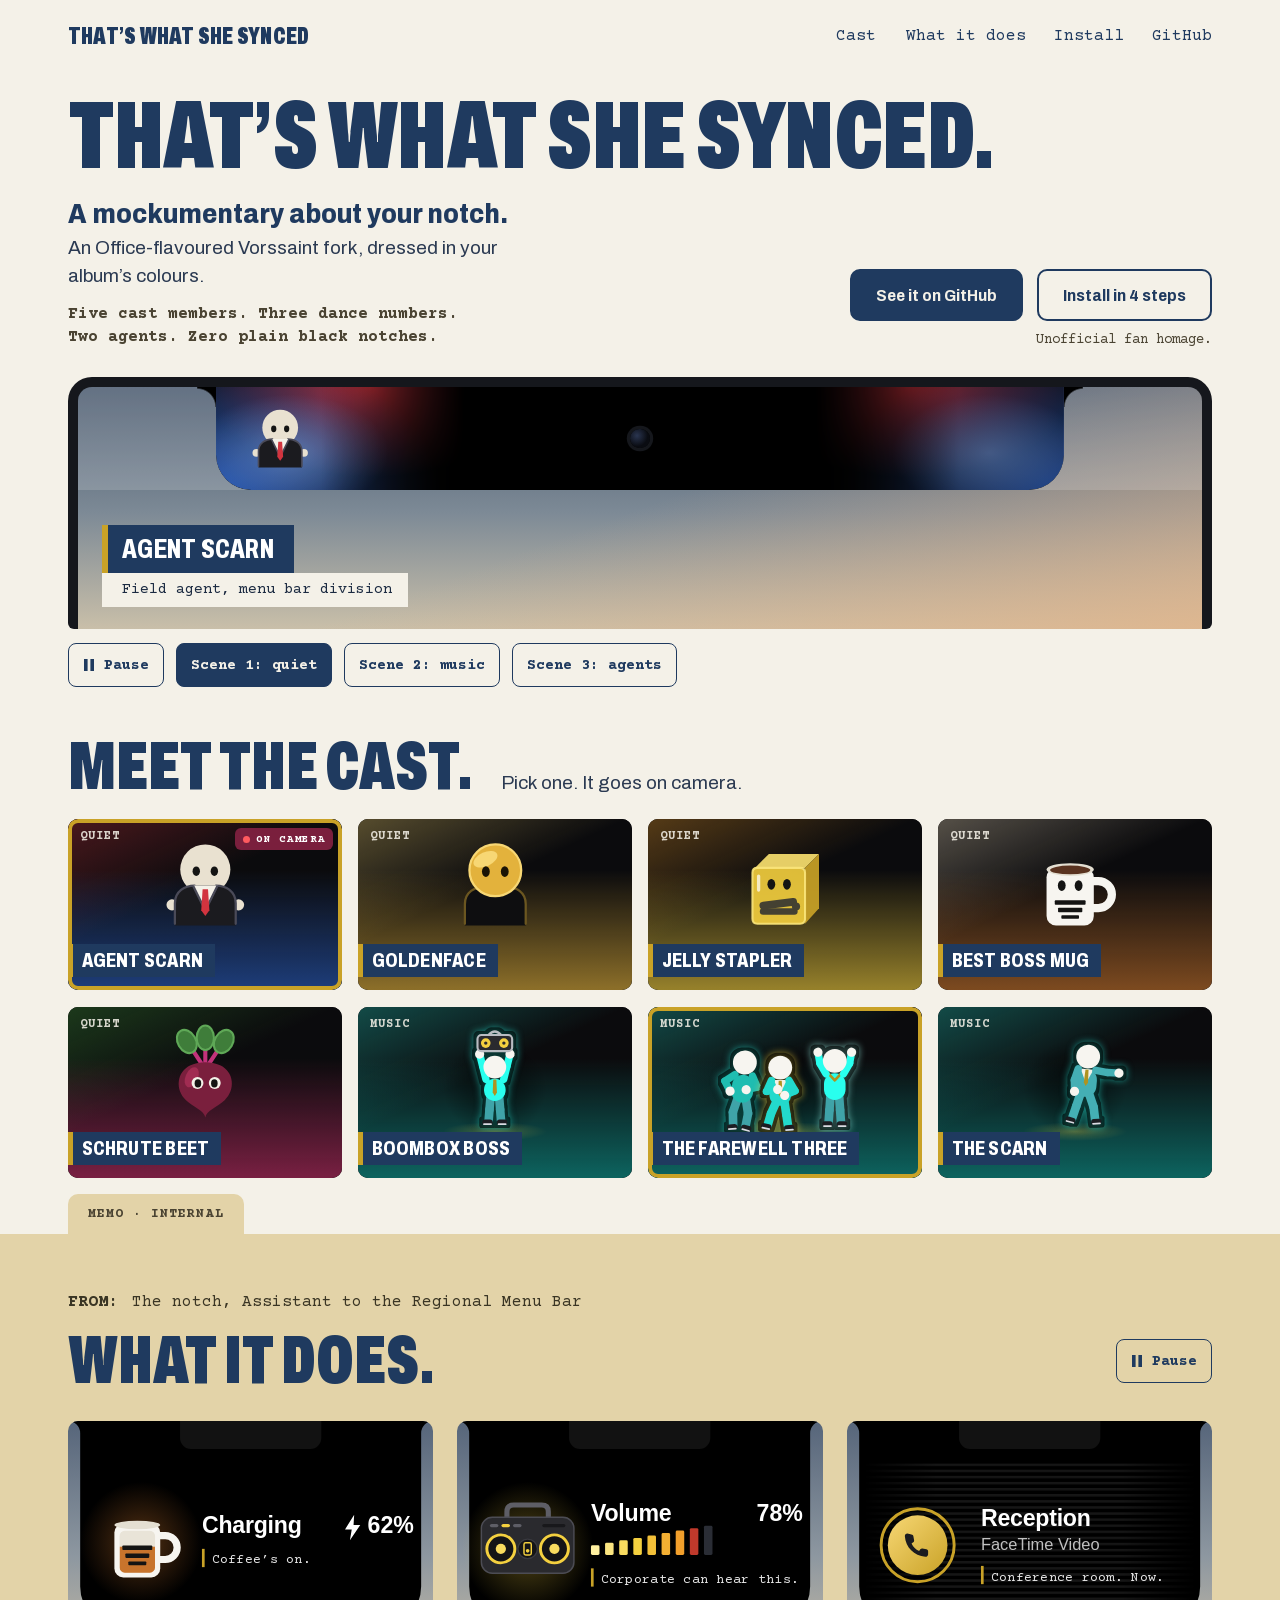
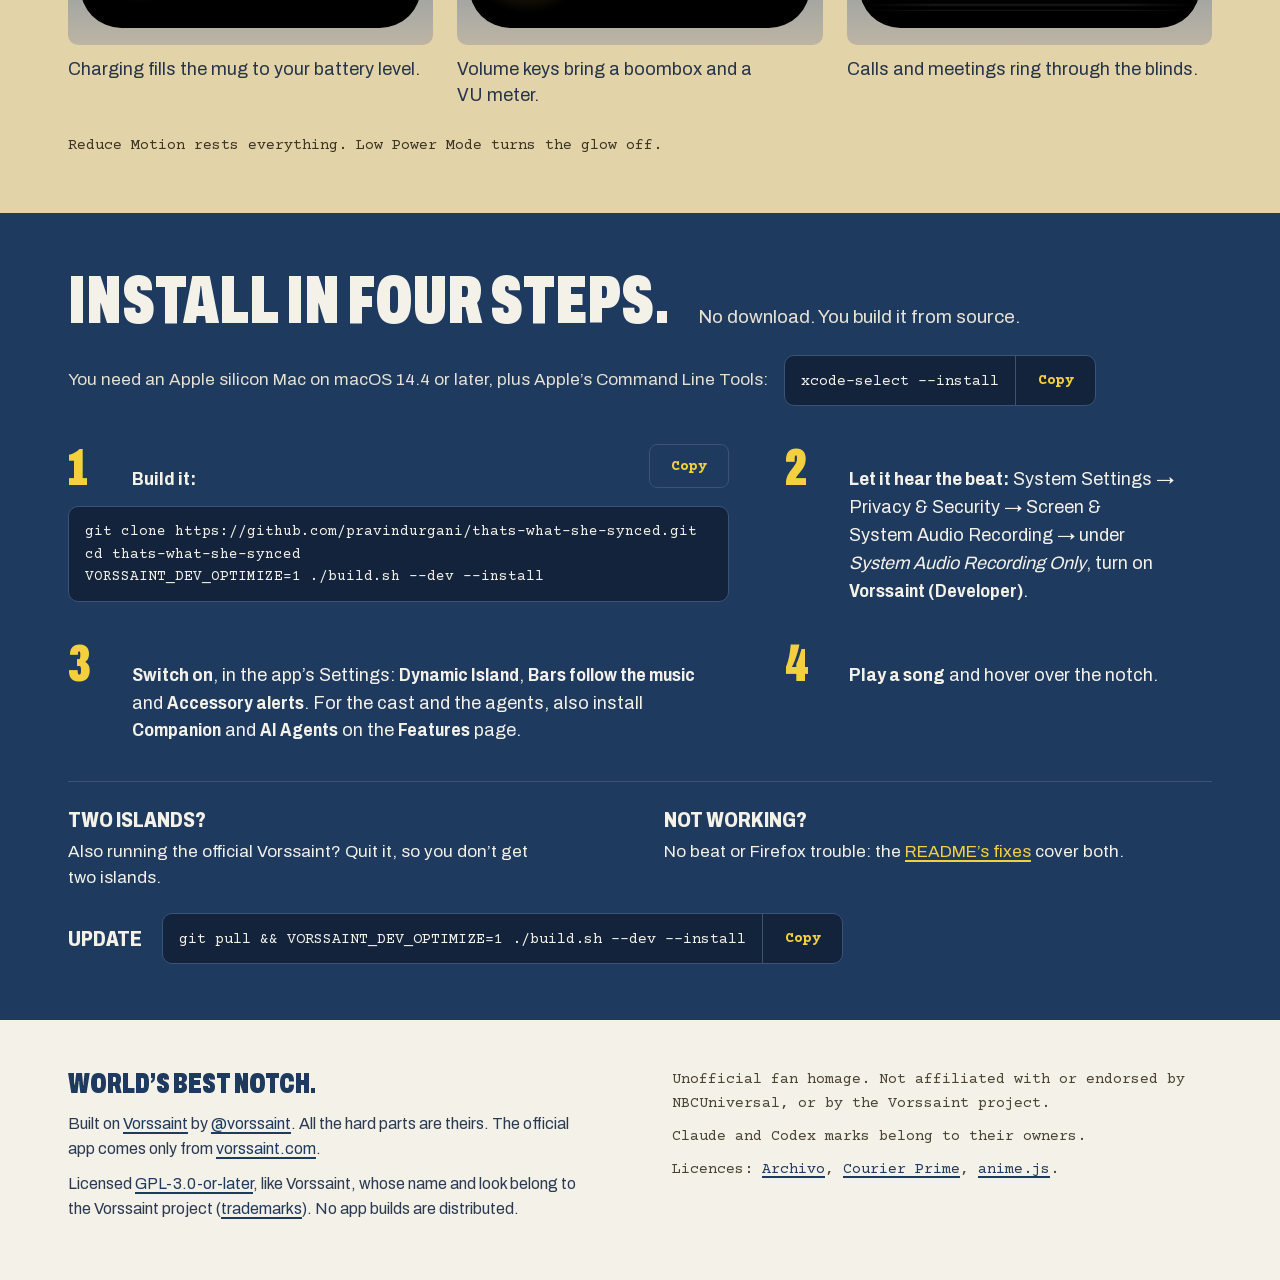
==== index.html @ e18c359a "Troubleshooting line matches the README: black-and-white covers now take the cast's colours Co-Autho" ====
<!DOCTYPE html>
<html lang="en-GB">
<head>
<meta charset="utf-8">
<meta name="viewport" content="width=device-width, initial-scale=1">
<script>(function(d){var h=d.documentElement;h.classList.add('js');setTimeout(function(){if(!h.classList.contains('ready'))h.classList.add('static')},6000)})(document);</script>
<title>That’s What She Synced: a mockumentary about your notch</title>
<meta name="description" content="An unofficial, Office-flavoured fork of the Vorssaint notch app for Mac. A cast member beside the camera, dancers on the beat and your AI agents one wing each. Build it from source.">
<link rel="canonical" href="https://pravindurgani.github.io/thats-what-she-synced/">
<meta name="theme-color" content="#F4F1E8">
<meta name="color-scheme" content="light">
<link rel="icon" href="favicon.svg" type="image/svg+xml">
<link rel="preload" href="fonts/archivo-display.woff2" as="font" type="font/woff2" crossorigin>
<link rel="stylesheet" href="assets/site.css">
<meta property="og:type" content="website">
<meta property="og:site_name" content="That’s What She Synced">
<meta property="og:locale" content="en_GB">
<meta property="og:title" content="That’s What She Synced (Office edition)">
<meta property="og:description" content="A mockumentary about your notch. An unofficial fan fork of Vorssaint with a cast, a dance floor and your AI agents beside the camera.">
<meta property="og:url" content="https://pravindurgani.github.io/thats-what-she-synced/">
<meta property="og:image" content="https://pravindurgani.github.io/thats-what-she-synced/assets/og.jpg">
<meta property="og:image:type" content="image/jpeg">
<meta property="og:image:width" content="1200">
<meta property="og:image:height" content="630">
<meta property="og:image:alt" content="The words That’s what she synced above a MacBook notch with a cast member glowing beside the camera.">
<meta name="twitter:card" content="summary_large_image">
<meta name="twitter:title" content="That’s What She Synced (Office edition)">
<meta name="twitter:description" content="A mockumentary about your notch. An unofficial fan fork of Vorssaint with a cast, a dance floor and your AI agents beside the camera.">
<meta name="twitter:image" content="https://pravindurgani.github.io/thats-what-she-synced/assets/og.jpg">
<meta name="twitter:image:alt" content="The words That’s what she synced above a MacBook notch with a cast member glowing beside the camera.">
<script type="importmap">{"imports":{"animejs":"./vendor/anime.esm.min.js"},"integrity":{"./vendor/anime.esm.min.js":"sha384-dUvtnao0svvqLmC/RmuxxBIMGuLoVY2joH2Rd3wq74ZaJkK0zpPvJvtK4daGSDNf"}}</script>
<script type="module" src="assets/site.js"></script>
</head>
<body>
<!-- the dancers' keyline and glow, as the app draws them: a 1 pt black line at 60%, a 2.5 pt glow in the figure's colour -->
<svg class="defs" aria-hidden="true" focusable="false"><filter id="dn-g0" x="-22" y="-37" width="44" height="43" filterUnits="userSpaceOnUse" color-interpolation-filters="sRGB"><feMorphology in="SourceAlpha" operator="dilate" radius="1" result="k"/><feGaussianBlur in="k" stdDeviation="1.25" result="b"/><feFlood flood-color="#22D3C5" flood-opacity=".6"/><feComposite in2="b" operator="in" result="g"/><feFlood flood-color="#000000" flood-opacity=".6"/><feComposite in2="k" operator="in" result="l"/><feMerge><feMergeNode in="g"/><feMergeNode in="l"/><feMergeNode in="SourceGraphic"/></feMerge></filter><filter id="dn-g1" x="-22" y="-37" width="44" height="43" filterUnits="userSpaceOnUse" color-interpolation-filters="sRGB"><feMorphology in="SourceAlpha" operator="dilate" radius="1" result="k"/><feGaussianBlur in="k" stdDeviation="1.25" result="b"/><feFlood flood-color="#F4D03F" flood-opacity=".6"/><feComposite in2="b" operator="in" result="g"/><feFlood flood-color="#000000" flood-opacity=".6"/><feComposite in2="k" operator="in" result="l"/><feMerge><feMergeNode in="g"/><feMergeNode in="l"/><feMergeNode in="SourceGraphic"/></feMerge></filter><filter id="dn-g2" x="-22" y="-37" width="44" height="43" filterUnits="userSpaceOnUse" color-interpolation-filters="sRGB"><feMorphology in="SourceAlpha" operator="dilate" radius="1" result="k"/><feGaussianBlur in="k" stdDeviation="1.25" result="b"/><feFlood flood-color="#9AF5EA" flood-opacity=".6"/><feComposite in2="b" operator="in" result="g"/><feFlood flood-color="#000000" flood-opacity=".6"/><feComposite in2="k" operator="in" result="l"/><feMerge><feMergeNode in="g"/><feMergeNode in="l"/><feMergeNode in="SourceGraphic"/></feMerge></filter></svg>
<a class="skip" href="#main">Skip to content</a>

<header class="wrap nav">
  <a class="brand" href="#main">That’s What She Synced</a>
  <nav class="navlinks" aria-label="Sections">
    <a class="hideable" href="#cast">Cast</a>
    <a class="hideable" href="#does">What it does</a>
    <a class="hideable" href="#install">Install</a>
    <a href="https://github.com/pravindurgani/thats-what-she-synced">GitHub</a>
  </nav>
</header>

<main id="main" tabindex="-1">
  <section class="wrap hero" aria-labelledby="hero-h">
    <h1 id="hero-h">That’s what she synced.</h1>
    <div class="herorow">
      <div class="pitch">
        <p class="sub"><strong>A mockumentary about your notch.</strong> An Office-flavoured Vorssaint fork, dressed in your album’s colours.</p>
        <p class="fact">Five cast members. Three dance numbers. Two agents. Zero plain black notches.</p>
      </div>
      <div class="cta">
        <div class="actions">
          <a class="btn primary" href="https://github.com/pravindurgani/thats-what-she-synced">See it on GitHub</a>
          <a class="btn ghost" href="#install">Install in 4 steps</a>
        </div>
        <p class="homage">Unofficial fan homage.</p>
      </div>
    </div>

    <div class="stage boot" data-demo="hero" role="img" aria-label="Live demo of the notch: Agent Scarn idling beside the camera over a glow"><div class="screen">
      <div class="shot">
        <div class="menubar"></div>
        <div class="rigc"><div class="rig">
          <div class="isl" data-scene="idle" data-dance="trio">
            <div class="notch">
              <span class="pad l"></span><span class="pad r"></span>
              <span class="cam"><span class="lens"></span></span>
              <span class="glow l g-idle pal-scarn"></span><span class="glow r g-idle pal-scarn"></span>
              <span class="glow l g-music pal-teal"></span><span class="glow r g-music pal-teal"></span>
              <span class="glow l g-agents pal-claude"></span><span class="glow r g-agents pal-codex"></span>
              <div class="slot l s-idle enter" data-slot="member"><span class="mem m-scarn pal-scarn idle"><svg viewBox="0 0 24 24" aria-hidden="true" focusable="false"><g class="hop"><g class="sq"><g class="tilt"><circle class="hand-l" cx="3.9" cy="17" r="1.35"/><circle class="hand-r" cx="20.1" cy="17" r="1.35"/><circle cx="12" cy="8.4" r="6.1" fill="#E9E1D0"/><path d="M4.6 22V16.6C4.6 13.7 7 12.3 9.4 12.3H14.6C17 12.3 19.4 13.7 19.4 16.6V22Z" fill="#1B1B1F"/><path d="M4.6 21.6V16.6C4.6 13.7 7 12.3 9.4 12.3M14.6 12.3C17 12.3 19.4 13.7 19.4 16.6V21.6" fill="none" stroke="#4A4A58" stroke-width=".55" stroke-linecap="round"/><path d="M9 12.3H15L12 18.4Z" fill="#F4F1E8"/><path d="M9 12.3L12 18.4L15 12.3" fill="none" stroke="#4A4A58" stroke-width=".55" stroke-linejoin="round"/><path d="M11.35 13.2H12.65L13 18.3L12 19.7L11 18.3Z" fill="#D2343F"/><g class="eyes"><ellipse class="ink" cx="9.8" cy="8.8" rx=".9" ry="1.15"/><ellipse class="ink" cx="14.2" cy="8.8" rx=".9" ry="1.15"/></g></g></g></g></svg></span></div>
              <div class="slot l s-music pal-teal"><span class="chip"></span></div>
              <div class="slot r s-music pal-teal" data-slot="dancer"></div>
              <div class="slot l s-agents pal-claude"><span class="ag"><span class="halo"></span><span class="disc"><svg viewBox="-8 -8 16 16" aria-hidden="true" focusable="false"><g fill="#D97757"><path transform="rotate(0)" d="M0 -.6L-1.25 -4.1A1.45 1.45 0 1 1 1.25 -4.1Z"/><path transform="rotate(60)" d="M0 -.6L-1.25 -4.1A1.45 1.45 0 1 1 1.25 -4.1Z"/><path transform="rotate(120)" d="M0 -.6L-1.25 -4.1A1.45 1.45 0 1 1 1.25 -4.1Z"/><path transform="rotate(180)" d="M0 -.6L-1.25 -4.1A1.45 1.45 0 1 1 1.25 -4.1Z"/><path transform="rotate(240)" d="M0 -.6L-1.25 -4.1A1.45 1.45 0 1 1 1.25 -4.1Z"/><path transform="rotate(300)" d="M0 -.6L-1.25 -4.1A1.45 1.45 0 1 1 1.25 -4.1Z"/></g></svg></span><span class="ring"></span><span class="head"></span></span><span class="rd">2:41</span></div>
              <div class="slot r s-agents pal-codex"><span class="ag"><span class="halo"></span><span class="disc"><svg viewBox="0 0 16 16" aria-hidden="true" focusable="false"><g fill="none" stroke="#7A9DFF" stroke-width="1.6" stroke-linecap="round" stroke-linejoin="round"><path d="M4.2 5.4L6.9 8L4.2 10.6"/><path d="M8.3 10.9H11.8"/></g></svg></span><span class="ring"></span><span class="head"></span></span><span class="rd">0:58</span></div>
            </div>
          </div>
        </div></div>
      </div>
      <div class="lower wipe" aria-hidden="true"><span class="bar"><span class="nm">Agent Scarn</span></span><span class="bar"><span class="rl">Field agent, menu bar division</span></span></div>
    </div></div>

    <div class="controls js-only">
      <button type="button" class="ctl" data-action="pause">
        <svg class="i-pause" width="12" height="14" viewBox="0 0 12 14" aria-hidden="true" focusable="false"><rect x="1" y="1" width="3.6" height="12" fill="currentColor"/><rect x="7.4" y="1" width="3.6" height="12" fill="currentColor"/></svg>
        <svg class="i-play" width="12" height="14" viewBox="0 0 12 14" aria-hidden="true" focusable="false"><path d="M1 1L11 7L1 13Z" fill="currentColor"/></svg>
        <span><span data-label>Pause</span><span class="sr-only"> all motion</span></span>
      </button>
      <button type="button" class="ctl" data-scene-btn="idle" aria-pressed="true">Scene 1: quiet</button>
      <button type="button" class="ctl" data-scene-btn="music" aria-pressed="false">Scene 2: music</button>
      <button type="button" class="ctl" data-scene-btn="agents" aria-pressed="false">Scene 3: agents</button>
    </div>
  </section>

  <section class="wrap sec cast" id="cast" aria-labelledby="cast-h">
    <div class="sechead">
      <h2 id="cast-h">Meet the cast.</h2>
      <p class="intro pickhint">Pick one. It goes on camera.</p>
    </div>
    <div class="castgrid" role="group" aria-labelledby="cast-h">
      <button type="button" class="card on" disabled data-who="scarn" aria-pressed="true"><span class="tile pal-scarn" aria-hidden="true"><span class="mem m-scarn pal-scarn idle"><svg viewBox="0 0 24 24" aria-hidden="true" focusable="false"><g class="hop"><g class="sq"><g class="tilt"><circle class="hand-l" cx="3.9" cy="17" r="1.35"/><circle class="hand-r" cx="20.1" cy="17" r="1.35"/><circle cx="12" cy="8.4" r="6.1" fill="#E9E1D0"/><path d="M4.6 22V16.6C4.6 13.7 7 12.3 9.4 12.3H14.6C17 12.3 19.4 13.7 19.4 16.6V22Z" fill="#1B1B1F"/><path d="M4.6 21.6V16.6C4.6 13.7 7 12.3 9.4 12.3M14.6 12.3C17 12.3 19.4 13.7 19.4 16.6V21.6" fill="none" stroke="#4A4A58" stroke-width=".55" stroke-linecap="round"/><path d="M9 12.3H15L12 18.4Z" fill="#F4F1E8"/><path d="M9 12.3L12 18.4L15 12.3" fill="none" stroke="#4A4A58" stroke-width=".55" stroke-linejoin="round"/><path d="M11.35 13.2H12.65L13 18.3L12 19.7L11 18.3Z" fill="#D2343F"/><g class="eyes"><ellipse class="ink" cx="9.8" cy="8.8" rx=".9" ry="1.15"/><ellipse class="ink" cx="14.2" cy="8.8" rx=".9" ry="1.15"/></g></g></g></g></svg></span></span><span class="cn">Agent Scarn</span><span class="tag" aria-hidden="true">Quiet</span><span class="oncam" aria-hidden="true">On camera</span></button>
      <button type="button" class="card" disabled data-who="goldenface" aria-pressed="false"><span class="tile pal-gold" aria-hidden="true"><span class="mem m-gold pal-gold idle"><svg viewBox="0 0 24 24" aria-hidden="true" focusable="false"><g class="hop"><g class="sq"><g class="tilt"><path d="M4.6 22V16.8C4.6 13.9 7 12.6 9.4 12.6H14.6C17 12.6 19.4 13.9 19.4 16.8V22Z" fill="#0E0E10"/><path d="M4.6 21.6V16.8C4.6 13.9 7 12.6 9.4 12.6H14.6C17 12.6 19.4 13.9 19.4 16.8V21.6" fill="none" stroke="#6B5620" stroke-width=".55" stroke-linecap="round"/><circle cx="12" cy="8.6" r="6.3" fill="#E3B23C"/><ellipse cx="9.6" cy="5.9" rx="3.1" ry="1.7" fill="#F7D774" transform="rotate(-24 9.6 5.9)"/><circle cx="12" cy="8.6" r="6.3" fill="none" stroke="#F7D774" stroke-width=".55"/><g class="eyes"><ellipse cx="9.7" cy="8.9" rx=".95" ry="1.3" fill="#1A1305"/><ellipse cx="14.3" cy="8.9" rx=".95" ry="1.3" fill="#1A1305"/></g></g></g></g></svg></span></span><span class="cn">Goldenface</span><span class="tag" aria-hidden="true">Quiet</span><span class="oncam" aria-hidden="true">On camera</span></button>
      <button type="button" class="card" disabled data-who="jelly" aria-pressed="false"><span class="tile pal-jelly" aria-hidden="true"><span class="mem m-jelly pal-jelly idle"><svg viewBox="0 0 24 24" aria-hidden="true" focusable="false"><g class="hop"><g class="sq"><g class="tilt"><path d="M4.6 8L8 4.6H20.2L16.8 8Z" fill="#F8DF6E" fill-opacity=".92"/><path d="M16.8 8L20.2 4.6V17.8L16.8 21.6Z" fill="#C9A227" fill-opacity=".92"/><path d="M4 9.2Q4 8 5.2 8H15.6Q16.8 8 16.8 9.2V20.4Q16.8 21.6 15.6 21.6H5.2Q4 21.6 4 20.4Z" fill="#F4D03F" fill-opacity=".9"/><path d="M4 9.2Q4 8 5.2 8H15.6Q16.8 8 16.8 9.2V20.4Q16.8 21.6 15.6 21.6H5.2Q4 21.6 4 20.4Z" fill="none" stroke="#FBE67A" stroke-width=".5" stroke-opacity=".9"/><g opacity=".86"><rect x="5.8" y="17.8" width="9.2" height="1.6" rx=".8" fill="#2B2D31"/><rect x="5.8" y="15.2" width="9.2" height="1.9" rx=".95" fill="#2B2D31" transform="rotate(-7 15 17.4)"/><circle cx="14.6" cy="17.4" r="1" fill="#2B2D31"/></g><path d="M5.5 10V13.4" fill="none" stroke="#FFFFFF" stroke-width=".8" stroke-linecap="round" stroke-opacity=".7"/><g class="eyes"><ellipse class="ink" cx="8.6" cy="12" rx=".95" ry="1.3"/><ellipse class="ink" cx="12.4" cy="12" rx=".95" ry="1.3"/></g></g></g></g></svg></span></span><span class="cn">Jelly Stapler</span><span class="tag" aria-hidden="true">Quiet</span><span class="oncam" aria-hidden="true">On camera</span></button>
      <button type="button" class="card" disabled data-who="mug" aria-pressed="false"><span class="tile pal-mug" aria-hidden="true"><span class="mem m-mug pal-mug idle"><svg viewBox="0 0 24 24" aria-hidden="true" focusable="false"><g class="steam"><path d="M8 6.2Q6.9 4.8 8 3.4Q9.1 2 8 .8"/><path d="M10.8 5.8Q9.7 4.4 10.8 3Q11.9 1.6 10.8 .4"/><path d="M13.6 6.2Q12.5 4.8 13.6 3.4Q14.7 2 13.6 .8"/></g><g class="hop"><g class="sq"><g class="tilt"><path d="M16.2 11.2H17.6A3.3 3.3 0 0 1 17.6 17.8H16.2" fill="none" stroke="#F7F5F0" stroke-width="2" stroke-linecap="round"/><rect x="5" y="8" width="11.5" height="14" rx="2.3" fill="#F7F5F0"/><ellipse cx="10.75" cy="8.4" rx="5.75" ry="1.55" fill="#E4DFD2"/><ellipse cx="10.75" cy="8.5" rx="4.9" ry="1.05" fill="#5A3320"/><rect x="7" y="15.9" width="7.5" height="1.1" rx=".2" fill="#141413"/><rect x="7.8" y="17.7" width="5.9" height="1.1" rx=".2" fill="#141413"/><rect x="8.6" y="19.5" width="4.3" height=".9" rx=".2" fill="#141413"/><g class="eyes"><ellipse class="ink" cx="8.7" cy="12.3" rx=".95" ry="1.3"/><ellipse class="ink" cx="12.8" cy="12.3" rx=".95" ry="1.3"/></g></g></g></g></svg></span></span><span class="cn">Best Boss Mug</span><span class="tag" aria-hidden="true">Quiet</span><span class="oncam" aria-hidden="true">On camera</span></button>
      <button type="button" class="card" disabled data-who="beet" aria-pressed="false"><span class="tile pal-beet" aria-hidden="true"><span class="mem m-beet pal-beet idle"><svg viewBox="0 0 24 24" aria-hidden="true" focusable="false"><g class="hop"><g class="sq"><g class="tilt"><g class="leaf l1"><path d="M11.4 10.4L8.3 5.6" fill="none" stroke="#C2327A" stroke-width="1" stroke-linecap="round"/><ellipse cx="7.5" cy="4.5" rx="2.2" ry="3" fill="#3F7D3A" stroke="#5FA857" stroke-width=".5" transform="rotate(-30 7.5 4.5)"/></g><g class="leaf l3"><path d="M12.6 10.4L15.7 5.6" fill="none" stroke="#C2327A" stroke-width="1" stroke-linecap="round"/><ellipse cx="16.5" cy="4.5" rx="2.2" ry="3" fill="#3F7D3A" stroke="#5FA857" stroke-width=".5" transform="rotate(30 16.5 4.5)"/></g><g class="leaf l2"><path d="M12 10.4V5" fill="none" stroke="#C2327A" stroke-width="1" stroke-linecap="round"/><ellipse cx="12" cy="3.6" rx="2.1" ry="3" fill="#3F7D3A" stroke="#5FA857" stroke-width=".5"/></g><path class="bulb" d="M12 23C11.7 21.2 9.2 20.6 7.3 18.8C4.6 16.2 5 11.9 8.4 10.3C10.6 9.3 13.4 9.3 15.6 10.3C19 11.9 19.4 16.2 16.7 18.8C14.8 20.6 12.3 21.2 12 23Z" fill="#7A1F3D"/><ellipse cx="8.7" cy="13.2" rx="1.5" ry="2.6" fill="#A12C52" transform="rotate(24 8.7 13.2)"/><g class="eyes"><circle cx="10.1" cy="14.6" r="1.45" fill="#F4F1E8"/><circle cx="14.3" cy="14.6" r="1.45" fill="#F4F1E8"/><ellipse class="ink" cx="10.2" cy="14.7" rx=".8" ry="1"/><ellipse class="ink" cx="14.2" cy="14.7" rx=".8" ry="1"/></g></g></g></g></svg></span></span><span class="cn">Schrute Beet</span><span class="tag" aria-hidden="true">Quiet</span><span class="oncam" aria-hidden="true">On camera</span></button>
      <button type="button" class="card" disabled data-dancer="boombox" aria-pressed="false"><span class="tile pal-teal" aria-hidden="true"><span class="dn solo dn-boombox pal-teal"><svg viewBox="0 -3.5 20 32" aria-hidden="true" focusable="false"><g transform="translate(10 26)"><g class="fig f-bb" filter="url(#dn-g0)"><g class="bop"><g class="body"><g transform="translate(-1.438 -8.655)"><g class="ll"><line class="lg" x1="0" y1="0" x2="-0.286" y2="3.625"/><g transform="translate(-0.286 3.625)"><g class="lk"><line class="lg" x1="0" y1="0" x2="-0.276" y2="3.5"/><rect class="sh" x="-2.351" y="3.23" width="3.4" height="1.8" rx=".9"/><line class="so" x1="-1.791" y1="4.78" x2="0.489" y2="4.78"/></g></g></g></g><g transform="translate(1.438 -8.655)"><g class="rl"><line class="lg" x1="0" y1="0" x2="0.286" y2="3.625"/><g transform="translate(0.286 3.625)"><g class="rk"><line class="lg" x1="0" y1="0" x2="0.276" y2="3.5"/><rect class="sh" x="-1.049" y="3.23" width="3.4" height="1.8" rx=".9"/><line class="so" x1="-0.489" y1="4.78" x2="1.791" y2="4.78"/></g></g></g></g><line class="to" x1="0" y1="-11.468" x2="0" y2="-11.28"/><path class="ti" d="M-.5 -14.72H.5L.69 -10.53L0 -9.405L-.69 -10.53Z"/><g transform="translate(-2.875 -14.78)"><g class="la"><line class="ar" x1="0" y1="0" x2="0" y2="4.375"/><g transform="translate(0 4.375)"><g class="lf"><line class="ar" x1="0" y1="0" x2="0" y2="4.125"/><circle class="hn" cx="0" cy="4.125" r="1.5"/></g></g></g></g><g transform="translate(2.875 -14.78)"><g class="ra"><line class="ar" x1="0" y1="0" x2="0" y2="4.375"/><g transform="translate(0 4.375)"><g class="rf"><line class="ar" x1="0" y1="0" x2="0" y2="4.125"/><circle class="hn" cx="0" cy="4.125" r="1.5"/></g></g></g></g><circle class="hd" cx="0" cy="-18.78" r="3.688"/><g transform="translate(0 -25.278)"><g class="box"><path class="hdl" d="M-2 -2.6Q0 -4.9 2 -2.6"/><rect class="bx" x="-5.625" y="-2.625" width="11.25" height="5.25" rx="1.31"/><circle class="cone" cx="-2.94" cy="0" r="1.56"/><circle class="cone" cx="2.94" cy="0" r="1.56"/><circle class="cap" cx="-2.94" cy="0" r=".55"/><circle class="cap" cx="2.94" cy="0" r=".55"/></g></g></g></g></g></g></svg></span></span><span class="cn">Boombox Boss<span class="sr-only">, dancer</span></span><span class="tag" aria-hidden="true">Music</span><span class="oncam" aria-hidden="true">On camera</span></button>
      <button type="button" class="card" disabled data-dancer="three" aria-pressed="true"><span class="tile pal-teal" aria-hidden="true"><span class="dn dn-three pal-teal"><svg viewBox="0 -3.5 60 32" aria-hidden="true" focusable="false"><g transform="translate(14 26)"><g class="fig f-a" filter="url(#dn-g0)"><g class="bop"><g class="body"><g transform="translate(-1.438 -9.968)"><g class="ll"><line class="lg" x1="0" y1="0" x2="-0.288" y2="4.313"/><g transform="translate(-0.288 4.313)"><g class="lk"><line class="lg" x1="0" y1="0" x2="-0.275" y2="4.125"/><rect class="sh" x="-2.35" y="3.855" width="3.4" height="1.8" rx=".9"/><line class="so" x1="-1.79" y1="5.405" x2="0.49" y2="5.405"/></g></g></g></g><g transform="translate(1.438 -9.968)"><g class="rl"><line class="lg" x1="0" y1="0" x2="0.288" y2="4.313"/><g transform="translate(0.288 4.313)"><g class="rk"><line class="lg" x1="0" y1="0" x2="0.275" y2="4.125"/><rect class="sh" x="-1.05" y="3.855" width="3.4" height="1.8" rx=".9"/><line class="so" x1="-0.49" y1="5.405" x2="1.79" y2="5.405"/></g></g></g></g><line class="to" x1="0" y1="-14.655" x2="0" y2="-12.593"/><g transform="translate(-2.875 -17.968)"><g class="la"><line class="ar" x1="0" y1="0" x2="0" y2="3.875"/><g transform="translate(0 3.875)"><g class="lf"><line class="ar" x1="0" y1="0" x2="0" y2="3.688"/><circle class="hn" cx="0" cy="3.688" r="1.5"/></g></g></g></g><g transform="translate(2.875 -17.968)"><g class="ra"><line class="ar" x1="0" y1="0" x2="0" y2="3.875"/><g transform="translate(0 3.875)"><g class="rf"><line class="ar" x1="0" y1="0" x2="0" y2="3.688"/><circle class="hn" cx="0" cy="3.688" r="1.5"/></g></g></g></g><circle class="hd" cx="0" cy="-22.155" r="3.875"/></g></g></g></g><g transform="translate(30 26)"><g class="fig f-b" filter="url(#dn-g1)"><g class="bop"><g class="body"><g transform="translate(-1.438 -9.03)"><g class="ll"><line class="lg" x1="0" y1="0" x2="-0.286" y2="3.812"/><g transform="translate(-0.286 3.812)"><g class="lk"><line class="lg" x1="0" y1="0" x2="-0.277" y2="3.688"/><rect class="sh" x="-2.352" y="3.418" width="3.4" height="1.8" rx=".9"/><line class="so" x1="-1.792" y1="4.968" x2="0.488" y2="4.968"/></g></g></g></g><g transform="translate(1.438 -9.03)"><g class="rl"><line class="lg" x1="0" y1="0" x2="0.286" y2="3.812"/><g transform="translate(0.286 3.812)"><g class="rk"><line class="lg" x1="0" y1="0" x2="0.277" y2="3.688"/><rect class="sh" x="-1.048" y="3.418" width="3.4" height="1.8" rx=".9"/><line class="so" x1="-0.488" y1="4.968" x2="1.792" y2="4.968"/></g></g></g></g><line class="to" x1="0" y1="-13.03" x2="0" y2="-11.655"/><path class="shirt" d="M-2.1 -16.468H2.1L0 -11.843Z"/><path class="ti" d="M-.5 -16.283H.5L.69 -12.093L0 -10.968L-.69 -12.093Z"/><g transform="translate(-2.875 -16.343)"><g class="la"><line class="ar" x1="0" y1="0" x2="0" y2="3.875"/><g transform="translate(0 3.875)"><g class="lf"><line class="ar" x1="0" y1="0" x2="0" y2="3.688"/><circle class="hn" cx="0" cy="3.688" r="1.5"/></g></g></g></g><g transform="translate(2.875 -16.343)"><g class="ra"><line class="ar" x1="0" y1="0" x2="0" y2="3.875"/><g transform="translate(0 3.875)"><g class="rf"><line class="ar" x1="0" y1="0" x2="0" y2="3.688"/><circle class="hn" cx="0" cy="3.688" r="1.5"/></g></g></g></g><circle class="hd" cx="0" cy="-20.53" r="3.875"/></g></g></g></g><g transform="translate(46 26)"><g class="fig f-c" filter="url(#dn-g2)"><g class="bop"><g class="body"><g transform="translate(-1.438 -9.593)"><g class="ll"><line class="lg" x1="0" y1="0" x2="-0.288" y2="4.125"/><g transform="translate(-0.288 4.125)"><g class="lk"><line class="lg" x1="0" y1="0" x2="-0.275" y2="3.938"/><rect class="sh" x="-2.35" y="3.668" width="3.4" height="1.8" rx=".9"/><line class="so" x1="-1.79" y1="5.218" x2="0.49" y2="5.218"/></g></g></g></g><g transform="translate(1.438 -9.593)"><g class="rl"><line class="lg" x1="0" y1="0" x2="0.288" y2="4.125"/><g transform="translate(0.288 4.125)"><g class="rk"><line class="lg" x1="0" y1="0" x2="0.275" y2="3.938"/><rect class="sh" x="-1.05" y="3.668" width="3.4" height="1.8" rx=".9"/><line class="so" x1="-0.49" y1="5.218" x2="1.79" y2="5.218"/></g></g></g></g><line class="to" x1="0" y1="-13.905" x2="0" y2="-12.218"/><path class="co" d="M-2.1 -17.343L0 -15.093L2.1 -17.343"/><g transform="translate(-2.875 -17.218)"><g class="la"><line class="ar" x1="0" y1="0" x2="0" y2="3.875"/><g transform="translate(0 3.875)"><g class="lf"><line class="ar" x1="0" y1="0" x2="0" y2="3.688"/><circle class="hn" cx="0" cy="3.688" r="1.5"/></g></g></g></g><g transform="translate(2.875 -17.218)"><g class="ra"><line class="ar" x1="0" y1="0" x2="0" y2="3.875"/><g transform="translate(0 3.875)"><g class="rf"><line class="ar" x1="0" y1="0" x2="0" y2="3.688"/><circle class="hn" cx="0" cy="3.688" r="1.5"/></g></g></g></g><circle class="hd" cx="0" cy="-21.405" r="3.875"/></g></g></g></g></svg></span></span><span class="cn">The Farewell Three<span class="sr-only">, dancers</span></span><span class="tag" aria-hidden="true">Music</span><span class="oncam" aria-hidden="true">On camera</span></button>
      <button type="button" class="card" disabled data-dancer="scarn" aria-pressed="false"><span class="tile pal-teal" aria-hidden="true"><span class="dn solo dn-scarn pal-teal"><svg viewBox="0 -3.5 20 32" aria-hidden="true" focusable="false"><g transform="translate(10 26)"><g class="fig f-sc" filter="url(#dn-g0)"><g class="bop"><g class="body"><g transform="translate(-1.438 -9.968)"><g class="ll"><line class="lg" x1="0" y1="0" x2="-0.288" y2="4.313"/><g transform="translate(-0.288 4.313)"><g class="lk"><line class="lg" x1="0" y1="0" x2="-0.275" y2="4.125"/><rect class="sh" x="-2.35" y="3.855" width="3.4" height="1.8" rx=".9"/><line class="so" x1="-1.79" y1="5.405" x2="0.49" y2="5.405"/></g></g></g></g><g transform="translate(1.438 -9.968)"><g class="rl"><line class="lg" x1="0" y1="0" x2="0.288" y2="4.313"/><g transform="translate(0.288 4.313)"><g class="rk"><line class="lg" x1="0" y1="0" x2="0.275" y2="4.125"/><rect class="sh" x="-1.05" y="3.855" width="3.4" height="1.8" rx=".9"/><line class="so" x1="-0.49" y1="5.405" x2="1.79" y2="5.405"/></g></g></g></g><line class="to" x1="0" y1="-14.655" x2="0" y2="-12.593"/><path class="shirt" d="M-2.1 -18.093H2.1L0 -13.468Z"/><path class="ti" d="M-.5 -17.908H.5L.69 -13.718L0 -12.593L-.69 -13.718Z"/><g transform="translate(-2.875 -17.968)"><g class="la"><line class="ar" x1="0" y1="0" x2="0" y2="3.875"/><g transform="translate(0 3.875)"><g class="lf"><line class="ar" x1="0" y1="0" x2="0" y2="3.688"/><circle class="hn" cx="0" cy="3.688" r="1.5"/></g></g></g></g><g transform="translate(2.875 -17.968)"><g class="ra"><line class="ar" x1="0" y1="0" x2="0" y2="3.875"/><g transform="translate(0 3.875)"><g class="rf"><line class="ar" x1="0" y1="0" x2="0" y2="3.688"/><circle class="hn" cx="0" cy="3.688" r="1.5"/></g></g></g></g><circle class="hd" cx="0" cy="-22.155" r="3.875"/></g></g></g></g></svg></span></span><span class="cn">The Scarn<span class="sr-only">, dancer</span></span><span class="tag" aria-hidden="true">Music</span><span class="oncam" aria-hidden="true">On camera</span></button>
    </div>
  </section>

  <section class="memo" id="does" aria-labelledby="does-h">
    <p class="tab" aria-hidden="true">Memo · Internal</p>
    <div class="wrap sec">
      <dl class="memohead"><dt>FROM:</dt><dd>The notch, Assistant to the Regional Menu Bar</dd></dl>
      <div class="sechead">
        <h2 id="does-h">What it does.</h2>
        <button type="button" class="ctl js-only" data-action="pause">
          <svg class="i-pause" width="12" height="14" viewBox="0 0 12 14" aria-hidden="true" focusable="false"><rect x="1" y="1" width="3.6" height="12" fill="currentColor"/><rect x="7.4" y="1" width="3.6" height="12" fill="currentColor"/></svg>
          <svg class="i-play" width="12" height="14" viewBox="0 0 12 14" aria-hidden="true" focusable="false"><path d="M1 1L11 7L1 13Z" fill="currentColor"/></svg>
          <span><span data-label>Pause</span><span class="sr-only"> all motion</span></span>
        </button>
      </div>
      <div class="notices" data-notices>
        <figure class="notice pal-mug" data-moment>
          <div class="nk" role="img" aria-label="A charging notice in the notch: Charging, 62 percent, beside a white mug filling with coffee. Caption: Coffee’s on.">
            <svg viewBox="0 0 300 184" aria-hidden="true" focusable="false">
              <defs><radialGradient id="gw-mug"><stop offset="0" stop-color="#C8742C" stop-opacity=".42"/><stop offset="1" stop-color="#C8742C" stop-opacity="0"/></radialGradient></defs>
              <path class="slab" d="M0 0H300A10 10 0 0 0 290 10V136A34 34 0 0 1 256 170H44A34 34 0 0 1 10 136V10A10 10 0 0 0 0 0Z"/>
              <path class="housing" d="M92 0H208V14A9 9 0 0 1 199 23H101A9 9 0 0 1 92 14Z"/>
              <circle cx="60" cy="100" r="50" fill="url(#gw-mug)"/>
              <g class="mugwrap" data-m="punch"><svg class="mugg" x="25" y="63" width="72" height="72" viewBox="0 0 44 44"><defs><clipPath id="mg-win"><rect x="10.6" y="16.6" width="17.8" height="21" rx="2.6"/></clipPath></defs><rect class="stream" x="18.3" y="0" width="2.4" height="16" rx="1.2" fill="#C8742C"/><g class="steam2"><path d="M14 10Q12 7.5 14 5Q16 2.5 14 0"/><path d="M24 10Q22 7.5 24 5Q26 2.5 24 0"/></g><g class="mugbody"><path d="M31 19H33.5A6 6 0 0 1 33.5 31H31" fill="none" stroke="#F7F5F0" stroke-width="3.6" stroke-linecap="round"/><rect x="8" y="13" width="23" height="27" rx="4.5" fill="#F7F5F0"/><rect x="10.6" y="16.6" width="17.8" height="21" rx="2.6" fill="#E9E4D8"/><g clip-path="url(#mg-win)"><rect class="lvl" x="10.6" y="16.6" width="17.8" height="21" fill="#C8742C"/></g><rect x="12" y="24" width="15" height="2.2" rx=".4" fill="#141413"/><rect x="13.5" y="28" width="12" height="2.2" rx=".4" fill="#141413"/><rect x="15" y="32" width="9" height="1.9" rx=".4" fill="#141413"/><ellipse cx="19.5" cy="13.7" rx="11.5" ry="2.1" fill="#E4DFD2"/></g></svg></g>
              <text class="t1" x="110" y="92" data-m="word">Charging</text>
              <g data-m="word"><path class="bolt" d="M235 77L227.5 89H233L231.5 98L240 85.5H234.5Z"/><text class="tv" x="284" y="92">62%</text></g>
              <g class="cap" data-m="word"><rect class="rule" x="110" y="105" width="2.2" height="15"/><text class="t3" x="118" y="117">Coffee’s on.</text></g>
            </svg>
          </div>
          <figcaption>Charging fills the mug to your battery level.</figcaption>
        </figure>
        <figure class="notice pal-jelly">
          <div class="nk" role="img" aria-label="A volume notice in the notch: 78 percent, a boombox with pumping speakers and a VU meter. Caption: Corporate can hear this.">
            <svg viewBox="0 0 300 184" aria-hidden="true" focusable="false">
              <defs><radialGradient id="gw-box"><stop offset="0" stop-color="#F4D03F" stop-opacity=".34"/><stop offset="1" stop-color="#F4D03F" stop-opacity="0"/></radialGradient></defs>
              <path class="slab" d="M0 0H300A10 10 0 0 0 290 10V136A34 34 0 0 1 256 170H44A34 34 0 0 1 10 136V10A10 10 0 0 0 0 0Z"/>
              <path class="housing" d="M92 0H208V14A9 9 0 0 1 199 23H101A9 9 0 0 1 92 14Z"/>
              <circle cx="58" cy="104" r="54" fill="url(#gw-box)"/>
              <g class="bbx">
                <path d="M41 80V74.5Q41 69 46.5 69H69.5Q75 69 75 74.5V80" fill="none" stroke="#5E5E66" stroke-width="4.2" stroke-linecap="round"/>
                <rect x="20" y="79" width="76" height="46" rx="9" fill="#2A2A2E" stroke="#4C4C54" stroke-width="1.2"/>
                <rect x="27" y="84.5" width="7" height="2.8" rx="1.4" fill="#5E5E66"/><rect x="36.5" y="84.5" width="7" height="2.8" rx="1.4" fill="#F4D03F"/><rect x="46" y="84.5" width="7" height="2.8" rx="1.4" fill="#5E5E66"/><rect x="70" y="84.5" width="19" height="2.8" rx="1.4" fill="#18181B"/>
                <circle cx="58" cy="105" r="8" fill="#141416" stroke="#3A3A40" stroke-width="1"/><rect x="55" y="100" width="6" height="10" rx="1.4" fill="none" stroke="#F4D03F" stroke-width="1.2"/><circle cx="58" cy="106.6" r="1.5" fill="#F4D03F"/>
                <g class="cone"><circle cx="36" cy="105" r="11.5" fill="#141416" stroke="#F4D03F" stroke-width="2.4"/><circle cx="36" cy="105" r="4.2" fill="#F8DB5F"/></g>
                <g class="cone c2"><circle cx="80" cy="105" r="11.5" fill="#141416" stroke="#F4D03F" stroke-width="2.4"/><circle cx="80" cy="105" r="4.2" fill="#F8DB5F"/></g>
              </g>
              <text class="t1" x="110" y="82">Volume</text>
              <text class="tv" x="284" y="82">78%</text>
              <g class="vu"><rect x="110" y="102" width="7" height="8" rx="1.2" fill="#FFF0A0"/><rect x="121.6" y="100" width="7" height="10" rx="1.2" fill="#FBE580"/><rect x="133.2" y="98" width="7" height="12" rx="1.2" fill="#F8DB5F"/><rect x="144.8" y="96" width="7" height="14" rx="1.2" fill="#F4D03F"/><rect x="156.4" y="94" width="7" height="16" rx="1.2" fill="#F3C038"/><rect class="s5" x="168" y="92" width="7" height="18" rx="1.2" fill="#F3AF32"/><rect class="s6" x="179.6" y="90" width="7" height="20" rx="1.2" fill="#F29F2B"/><rect class="s7" x="191.2" y="88" width="7" height="22" rx="1.2" fill="#C0392B"/><rect x="202.8" y="86" width="7" height="24" rx="1.2" fill="#2A2D35"/><rect class="s8" x="202.8" y="86" width="7" height="24" rx="1.2" fill="#C0392B"/></g>
              <g class="cap"><rect class="rule" x="110" y="121" width="2.2" height="15"/><text class="t3" x="118" y="133">Corporate can hear this.</text></g>
            </svg>
          </div>
          <figcaption>Volume keys bring a boombox and a VU meter.</figcaption>
        </figure>
        <figure class="notice">
          <div class="nk" role="img" aria-label="An incoming call in the notch: Reception, FaceTime Video, a ringing yellow phone in front of office blinds. Caption: Conference room. Now.">
            <svg viewBox="0 0 300 184" aria-hidden="true" focusable="false">
              <defs>
                <pattern id="blinds" width="8" height="5" patternUnits="userSpaceOnUse"><rect width="8" height="2" fill="#FFFFFF" fill-opacity=".085"/></pattern>
                <linearGradient id="bl-x"><stop offset="0" stop-color="#FFFFFF" stop-opacity="0"/><stop offset=".22" stop-color="#FFFFFF"/><stop offset=".78" stop-color="#FFFFFF"/><stop offset="1" stop-color="#FFFFFF" stop-opacity="0"/></linearGradient>
                <mask id="bl-fade"><rect x="14" y="34" width="272" height="122" fill="url(#bl-x)"/></mask>
                <linearGradient id="disc" x1="0" y1="0" x2="1" y2="1"><stop offset="0" stop-color="#F7D774"/><stop offset="1" stop-color="#C9A227"/></linearGradient>
              </defs>
              <path class="slab" d="M0 0H300A10 10 0 0 0 290 10V136A34 34 0 0 1 256 170H44A34 34 0 0 1 10 136V10A10 10 0 0 0 0 0Z"/>
              <path class="housing" d="M92 0H208V14A9 9 0 0 1 199 23H101A9 9 0 0 1 92 14Z"/>
              <rect x="14" y="34" width="272" height="122" fill="url(#blinds)" mask="url(#bl-fade)"/>
              <g class="ringer">
                <circle class="rp" cx="58" cy="102" r="30" fill="none" stroke="#C9A227" stroke-width="2.4"/>
                <circle class="rp r2" cx="58" cy="102" r="30" fill="none" stroke="#C9A227" stroke-width="2.4"/>
                <circle cx="58" cy="102" r="30" fill="none" stroke="#C9A227" stroke-width="2.4"/>
                <g class="phone"><circle cx="58" cy="102" r="24.5" fill="url(#disc)"/><path d="M49.6 92.4C48.3 92.4 47.4 93.4 47.5 94.7C48.1 103.8 55.2 110.9 64.3 111.5C65.6 111.6 66.6 110.7 66.6 109.4V106.9C66.6 106.1 66 105.4 65.2 105.3L61.9 104.7C61.3 104.6 60.6 104.9 60.2 105.4L59.2 106.8C56.4 105.4 54.4 103.4 53 100.6L54.4 99.6C54.9 99.2 55.2 98.5 55.1 97.9L54.5 94.6C54.4 93.8 53.7 93.2 52.9 93.2Z" fill="#1B1B1F"/></g>
              </g>
              <text class="t1" x="110" y="86">Reception</text>
              <text class="t2" x="110" y="106">FaceTime Video</text>
              <g class="cap"><rect class="rule" x="110" y="119" width="2.2" height="15"/><text class="t3" x="118" y="131">Conference room. Now.</text></g>
            </svg>
          </div>
          <figcaption>Calls and meetings ring through the blinds.</figcaption>
        </figure>
      </div>
      <p class="calm">Reduce Motion rests everything. Low Power Mode turns the glow off.</p>
    </div>
  </section>

  <section class="navy" id="install" aria-labelledby="install-h">
    <div class="wrap sec">
      <div class="sechead">
        <h2 id="install-h">Install in four steps.</h2>
        <p class="intro">No download. You build it from source.</p>
      </div>
      <div class="req">
        <p>You need an Apple silicon Mac on macOS 14.4 or later, plus Apple’s Command Line Tools:</p>
        <span class="code inline"><code id="cmd-req" data-label="Command Line Tools command">xcode-select --install</code><button type="button" class="copy" data-copy="cmd-req" data-copy-name="The Command Line Tools command" aria-label="Copy the Command Line Tools command">Copy</button></span>
      </div>
      <ol class="steps">
        <li class="step wide">
          <span class="n" aria-hidden="true">1</span>
          <p class="txt"><strong class="lab">Build it:</strong></p>
          <div class="code"><pre id="cmd-build" data-label="Build commands"><code>git clone https://github.com/pravindurgani/thats-what-she-synced.git
cd thats-what-she-synced
VORSSAINT_DEV_OPTIMIZE=1 ./build.sh --dev --install</code></pre><button type="button" class="copy" data-copy="cmd-build" data-copy-name="The three build commands" aria-label="Copy the build commands">Copy</button></div>
        </li>
        <li class="step">
          <span class="n" aria-hidden="true">2</span>
          <p class="txt"><strong class="lab">Let it hear the beat:</strong> System Settings → Privacy &amp; Security → Screen &amp; System Audio Recording → under <em>System Audio Recording Only</em>, turn on <strong>Vorssaint (Developer)</strong>.</p>
        </li>
        <li class="step">
          <span class="n" aria-hidden="true">3</span>
          <p class="txt"><strong class="lab">Switch on</strong>, in the app’s Settings: <strong>Dynamic Island</strong>, <strong>Bars follow the music</strong> and <strong>Accessory alerts</strong>. For the cast and the agents, also install <strong>Companion</strong> and <strong>AI Agents</strong> on the <strong>Features</strong> page.</p>
        </li>
        <li class="step">
          <span class="n" aria-hidden="true">4</span>
          <p class="txt"><strong class="lab">Play a song</strong> and hover over the notch.</p>
        </li>
      </ol>
      <dl class="after">
        <div><dt>Two islands?</dt>
        <dd>Also running the official Vorssaint? Quit it, so you don’t get two islands.</dd></div>
        <div><dt>Not working?</dt>
        <dd>No beat or Firefox trouble: the <a href="https://github.com/pravindurgani/thats-what-she-synced#not-working">README’s fixes</a> cover both.</dd></div>
        <div class="upd"><dt>Update</dt>
        <dd><span class="code inline"><code id="cmd-update" data-label="Update command">git pull &amp;&amp; VORSSAINT_DEV_OPTIMIZE=1 ./build.sh --dev --install</code><button type="button" class="copy" data-copy="cmd-update" data-copy-name="The update command" aria-label="Copy the update command">Copy</button></span></dd></div>
      </dl>
      <p class="sr-only" aria-live="polite" data-copy-status></p>
    </div>
  </section>
</main>

<footer class="wrap credits">
  <div>
    <p class="signoff">World’s best notch.</p>
    <p>Built on <a href="https://github.com/vorssaint/vorssaint-utils">Vorssaint</a> by <a href="https://github.com/vorssaint">@vorssaint</a>. All the hard parts are theirs. The official app comes only from <a href="https://vorssaint.com">vorssaint.com</a>.</p>
    <p>Licensed <a href="https://github.com/pravindurgani/thats-what-she-synced/blob/thats-what-she-synced/LICENSE">GPL-3.0-or-later</a>, like Vorssaint, whose name and look belong to the Vorssaint project (<a href="https://github.com/pravindurgani/thats-what-she-synced/blob/thats-what-she-synced/TRADEMARKS.md">trademarks</a>). No app builds are distributed.</p>
  </div>
  <div>
    <p class="disc">Unofficial fan homage. Not affiliated with or endorsed by NBCUniversal, or by the Vorssaint project.</p>
    <p class="disc">Claude and Codex marks belong to their owners.</p>
    <p class="disc">Licences: <a href="fonts/OFL-Archivo.txt">Archivo</a>, <a href="fonts/OFL-CourierPrime.txt">Courier Prime</a>, <a href="vendor/LICENSE-animejs">anime.js</a>.</p>
  </div>
</footer>
</body>
</html>
---- assets/site.css ----
/* That's What She Synced (Office edition): one-page site.
   Island mocks use points: 1 CSS px = 1 pt before the stage zoom.
   Motion: only transform and opacity animate. Content is finished without JS or with Reduce Motion. */

/* ---------- fonts: self-hosted, Latin subset, metric-matched fallbacks ---------- */
@font-face { font-family: "Archivo"; src: url("../fonts/archivo-display.woff2") format("woff2"); font-weight: 700 900; font-stretch: 62% 87%; font-display: swap; }
@font-face { font-family: "Archivo"; src: url("../fonts/archivo-text.woff2") format("woff2"); font-weight: 400; font-stretch: 100%; font-display: swap; }
@font-face { font-family: "Courier Prime"; src: url("../fonts/courier-prime-400.woff2") format("woff2"); font-weight: 400; font-display: swap; }
@font-face { font-family: "Courier Prime"; src: url("../fonts/courier-prime-700.woff2") format("woff2"); font-weight: 700; font-display: swap; }
/* size-adjust matches average advance widths, so lines wrap the same before and after the swap */
@font-face { font-family: "Archivo Fallback 62"; src: local("Arial Bold"), local("Arial-BoldMT"); font-weight: 700 900; size-adjust: 70.17%; ascent-override: 125.12%; descent-override: 29.93%; line-gap-override: 0%; }
@font-face { font-family: "Archivo Fallback 75"; src: local("Arial Bold"), local("Arial-BoldMT"); font-weight: 700 900; size-adjust: 78%; ascent-override: 112.56%; descent-override: 26.92%; line-gap-override: 0%; }
@font-face { font-family: "Archivo Fallback 87"; src: local("Arial Bold"), local("Arial-BoldMT"); font-weight: 700 900; size-adjust: 86.73%; ascent-override: 101.23%; descent-override: 24.21%; line-gap-override: 0%; }
@font-face { font-family: "Archivo Fallback"; src: local("Arial"), local("ArialMT"); size-adjust: 98.29%; ascent-override: 89.33%; descent-override: 21.37%; line-gap-override: 0%; }

/* ---------- tokens ---------- */
:root {
  --paper: #F4F1E8; --manila: #E3D3A8; --beige: #C9BFA9; --navy: #1F3A5F; --navy-deep: #12233B; --ink: #1B2A41; --ink-2: #2B3A52;
  --mustard: #C9A227; --beet: #7A1F3D; --jelly: #F4D03F; --muted: #4A4332;
  --radius: 10px; --radius-sm: 6px; --radius-md: 8px; --radius-lg: var(--radius); --radius-xl: 14px;
  --expo: cubic-bezier(.16, 1, .3, 1);
  --sans: "Archivo", "Archivo Fallback", "Helvetica Neue", Arial, sans-serif;
  --display: "Archivo", "Archivo Fallback 62", "Arial Narrow", sans-serif;
  --display-75: "Archivo", "Archivo Fallback 75", "Arial Narrow", sans-serif;
  --display-87: "Archivo", "Archivo Fallback 87", Arial, sans-serif;
  --mono: "Courier Prime", "Courier New", Courier, monospace;
  --system: -apple-system, BlinkMacSystemFont, "SF Pro Text", "Helvetica Neue", Arial, sans-serif;
  color-scheme: light;
}
*, *::before, *::after { box-sizing: border-box; }
html { -webkit-text-size-adjust: 100%; text-size-adjust: 100%; scroll-padding-top: 16px; }
@media (prefers-reduced-motion: no-preference) { html { scroll-behavior: smooth; } }
body { margin: 0; background: var(--paper); color: var(--ink); font-family: var(--sans); font-size: 17px; line-height: 1.55; overflow-x: clip; }
::selection { background: var(--mustard); color: var(--ink); }
p, dd, li, figcaption { text-wrap: pretty; }
a { color: var(--navy); text-decoration-thickness: 1.5px; text-underline-offset: 3px; }
a:hover { color: var(--beet); }
:focus-visible { outline: 3px solid var(--navy); outline-offset: 3px; }
.navy :focus-visible { outline-color: var(--mustard); }
.wrap { max-width: 1240px; margin: 0 auto; padding: 0 48px; }
.mono { font-family: var(--mono); }
.sr-only { position: absolute; width: 1px; height: 1px; padding: 0; margin: -1px; overflow: hidden; clip: rect(0 0 0 0); clip-path: inset(50%); white-space: nowrap; border: 0; }
.skip { position: absolute; left: 16px; top: -100px; z-index: 10; background: var(--navy); color: var(--paper); padding: 12px 16px; border-radius: var(--radius-md); font-weight: 400; }
.skip:focus, .skip:hover { top: 16px; color: var(--paper); }
.defs { position: absolute; width: 0; height: 0; overflow: hidden; }

/* ---------- nav ---------- */
.nav { display: flex; align-items: center; justify-content: space-between; gap: 24px; padding-top: 12px; padding-bottom: 12px; }
.brand { display: inline-block; padding: 8px 0; font-family: var(--display); font-weight: 900; font-stretch: 62%; font-size: 24px; line-height: 1.2; letter-spacing: .01em; text-transform: uppercase; color: var(--navy); text-decoration: none; }
.brand:hover { color: var(--navy); }
.navlinks { display: flex; align-items: center; gap: 28px; font-family: var(--mono); font-size: 16px; }
.navlinks a { display: inline-block; min-width: 44px; text-align: center; text-decoration: none; padding: 12px 0; }
.navlinks a:hover { text-decoration: underline; }

/* ---------- buttons: one pair ---------- */
.btn { display: inline-flex; align-items: center; justify-content: center; gap: 10px; min-height: 52px; padding: 0 24px; border-radius: var(--radius-lg); border: 2px solid var(--navy);
       font: 700 17px/1 var(--display-87); font-stretch: 87%; text-decoration: none; cursor: pointer;
       transition: transform .16s var(--expo), background-color .16s ease, color .16s ease; }
.btn:hover { transform: translateY(-2px); }
.btn:active { transform: translateY(0); }
.btn.primary { background: var(--navy); color: var(--paper); }
.btn.primary:hover { background: #142A47; color: #FFFFFF; }
.btn.ghost { background: transparent; color: var(--navy); }
.btn.ghost:hover { background: var(--manila); color: #142A47; }

/* ---------- hero ---------- */
.hero { padding-top: 20px; padding-bottom: 40px; }
.hero h1 { margin: 0; font-family: var(--display); font-weight: 900; font-stretch: 62%; text-transform: uppercase; color: var(--navy); line-height: .9; letter-spacing: -.005em;
           font-size: clamp(3.1rem, 9.2vw, 6rem); text-wrap: balance; }
.herorow { display: grid; grid-template-columns: minmax(0, 1fr) auto; gap: 20px 56px; align-items: end; margin: 20px 0 28px; }
.hero .sub { margin: 0; font-size: 19px; line-height: 1.45; max-width: 46ch; color: var(--ink-2); }
.hero .sub strong { display: block; margin-bottom: 4px; font-family: var(--display-87); font-weight: 800; font-stretch: 87%; font-size: 28px; line-height: 1.1; color: var(--navy); }
.hero .fact { margin: 14px 0 0; font-family: var(--mono); font-weight: 700; font-size: 16px; line-height: 1.45; color: var(--muted); max-width: 64ch; text-wrap: balance; }
.cta { display: flex; flex-direction: column; align-items: flex-end; gap: 10px; }
.actions { display: flex; gap: 14px; flex-wrap: wrap; }
.homage { margin: 0; font-family: var(--mono); font-size: 14px; line-height: 1.3; color: var(--muted); }

/* ---------- the stage: a slice of MacBook with the live island ---------- */
/* the bezel is the stage's own colour and padding; the screen inside clips the live island.
   --z zooms the island (pt to px) so the notch fills the screen's width; --cam is the camera housing's width. */
.stage { --z: 3.2; --snap: 1.1; --cam: 185px; --bezel: 10px; position: relative; height: 252px; padding: var(--bezel) var(--bezel) 0; background: #15171C;
         border-radius: calc(var(--radius-xl) + var(--bezel)) calc(var(--radius-xl) + var(--bezel)) var(--radius-sm) var(--radius-sm); }
.screen { position: relative; height: 100%; overflow: hidden; border-radius: var(--radius-xl) var(--radius-xl) 0 0;
          background: linear-gradient(160deg, rgba(227, 181, 138, 0) 50%, rgba(227, 181, 138, .8) 100%), linear-gradient(180deg, #46566B 0%, #7D8A96 52%, #C9BFA9 100%); }
.menubar { position: absolute; left: 0; right: 0; top: 0; height: calc(32px * var(--z)); background: rgba(255, 255, 255, .16); }
.rigc { position: absolute; left: 0; right: 0; top: 0; display: flex; justify-content: center; }
.rig { width: calc(var(--cam) + 155px); flex: none; zoom: var(--z); }
/* the one snap-zoom: punch in on the dancers from the top centre, hold 2 s, cut back. The lower third sits outside it. */
.shot { position: absolute; inset: 0; transform-origin: 50% 0; }
.shot.snap { animation: snapzoom 5s var(--expo) both; }
@keyframes snapzoom { 0% { transform: scale(1); } 3.2% { transform: scale(calc(var(--snap) * 1.02)); } 6.5%, 46% { transform: scale(var(--snap)); } 52%, 100% { transform: scale(1); } }

/* lower third: navy name bar with a mustard rule, role on paper. A quick fade and rise, never a slide past the edge. */
.lower { position: absolute; left: 24px; bottom: 22px; max-width: calc(100% - 48px); display: flex; flex-direction: column; align-items: flex-start; pointer-events: none; }
.lower .bar { display: block; max-width: 100%; }
.lower .nm { display: flex; align-items: center; gap: 14px; background: var(--navy); color: #FFFFFF; padding: 10px 20px 9px 0; font-family: var(--display-75); font-weight: 800; font-stretch: 70%; font-size: 27px; line-height: 1.05; text-transform: uppercase; letter-spacing: .01em; }
.lower .nm::before { content: ""; align-self: stretch; flex: none; width: 6px; background: var(--mustard); margin: -10px 0 -9px; }
.lower .rl { display: block; background: var(--paper); color: var(--ink); padding: 8px 16px 8px 20px; font-family: var(--mono); font-size: 15px; line-height: 1.25; }
.lower.wipe .bar { animation: rise .34s var(--expo) both; }
.lower.wipe .bar + .bar { animation-delay: .06s; }
@keyframes rise { from { opacity: 0; transform: translateY(10px); } }

.controls { display: flex; align-items: center; gap: 10px 12px; flex-wrap: wrap; margin-top: 14px; }
.ctl { display: inline-flex; align-items: center; gap: 9px; min-height: 44px; padding: 0 14px; border-radius: var(--radius-md); border: 1.5px solid var(--navy); background: transparent; color: var(--navy);
       font: 700 15px/1 var(--mono); cursor: pointer; transition: background-color .15s ease, color .15s ease; }
.ctl:hover { background: var(--manila); }
.ctl.on, .ctl[aria-pressed="true"] { background: var(--navy); color: var(--paper); }
.ctl svg { display: block; flex: none; }
.ctl .i-play, html.paused .ctl .i-pause { display: none; }
html.paused .ctl .i-play { display: block; }
html:not(.ready) .js-only { visibility: hidden; }
html:not(.js) :is(.js-only, .pickhint, .copy), html.static :is(.js-only, .pickhint, .copy) { display: none; }

/* ---------- palettes: c1..c3 drive glows; the song's tones dress the dancers ---------- */
.pal-scarn { --c1: #2A5FC4; --c2: #D2343F; --c3: #8FB4F2; }
.pal-gold  { --c1: #E3B23C; --c2: #F7D774; --c3: #B26A12; }
.pal-jelly { --c1: #F4D03F; --c2: #F29F2B; --c3: #FFF0A0; }
.pal-mug   { --c1: #C8742C; --c2: #F3E2C4; --c3: #7E4420; }
.pal-beet  { --c1: #C22E66; --c2: #3F9A3A; --c3: #E24A8A; }
/* the demo song: a teal cover with a gold second colour. Tones are the app's (NotchDanceTone): WCAG luminance
   light .78, mid .55, deep .40, a slate suit .35, trousers .30; the tie is the second colour toned deep. */
.pal-teal  { --c1: #0E9F96; --c2: #22D3C5; --c3: #9AF5EA; --song1: #22D3C5; --song2: #F4D03F;
             --t-light: #29FFEE; --t-mid: #23DACC; --t-deep: #1FBDB1; --t-suit: #44AFB4; --t-trousers: #3FA3A8; --t-tie: #AF9320; }
.pal-claude { --c1: #D97757; --c2: #EB9F7F; --c3: #FFD0B5; }
.pal-codex  { --c1: #3941FF; --c2: #7A9DFF; --c3: #B1A7FF; }

/* ---------- closed island (bare). Radii here are the app's point geometry (11 corners, 6 ears), not page tokens.
   The notch is the camera housing plus two 66 pt wing pads; the app's housing is 185 pt, narrowed on phones so the cast reads bigger.
   Wings resize by sliding the pads under the housing (transform only): 40 pt quiet, 60 pt for the three, 48 pt for a solo. ---------- */
.isl { --mw: 60px; position: relative; width: calc(var(--cam) + 155px); height: 32px; flex: none; }
.isl[data-dance="solo"] { --mw: 48px; }
.notch { position: absolute; top: 0; left: 11.5px; width: calc(var(--cam) + 132px); height: 32px; font-family: var(--system); }
.pad, .cam, .glow, .slot { position: absolute; top: 0; height: 32px; }
/* pads are 12 pt wider than the widest wing, so they always reach under the housing's rounded corners */
.pad { width: 78px; background: #000; transition: transform .5s var(--expo); }
.pad.l { left: 0; border-radius: 0 0 0 11px; }
.pad.r { right: 0; border-radius: 0 0 11px 0; }
.pad::before { content: ""; position: absolute; top: 0; width: 6px; height: 6px; }
.pad.l::before { left: -6px; background: radial-gradient(circle at 0 100%, transparent 5.5px, #000 6px); }
.pad.r::before { right: -6px; background: radial-gradient(circle at 100% 100%, transparent 5.5px, #000 6px); }
.cam { left: 66px; width: var(--cam); background: #000; border-radius: 0 0 11px 11px; }
.lens { position: absolute; left: 50%; top: 50%; width: 6px; height: 6px; margin: -3px 0 0 -3px; border-radius: 50%;
        background: radial-gradient(circle at 35% 35%, #2A3550, #0A0C12 60%); box-shadow: 0 0 0 1px #15171C; }
[data-scene="idle"] .pad.l { transform: translateX(26px); }
[data-scene="idle"] .pad.r { transform: translateX(-26px); }
[data-scene="music"] .pad.l { transform: translateX(calc(66px - var(--mw))); }
[data-scene="music"] .pad.r { transform: translateX(calc(var(--mw) - 66px)); }

/* glow: 3 radial blobs per wing over the wing's own near-black, fading to black 38 pt into the housing */
.glow { pointer-events: none; opacity: 0; transition: opacity .5s ease; background-color: #0B0B0D; }
.glow.l { border-radius: 0 0 0 11px;
  background-image: radial-gradient(40px 24px at 30% 64%, color-mix(in srgb, var(--c3) 55%, transparent), transparent 76%),
                    radial-gradient(92px 58px at 0% 100%, var(--c1), transparent 76%),
                    radial-gradient(70px 38px at 62% 0%, var(--c2), transparent 74%);
  -webkit-mask-image: linear-gradient(90deg, #000 42%, transparent); mask-image: linear-gradient(90deg, #000 42%, transparent); }
.glow.r { border-radius: 0 0 11px 0;
  background-image: radial-gradient(40px 24px at 70% 64%, color-mix(in srgb, var(--c3) 55%, transparent), transparent 76%),
                    radial-gradient(92px 58px at 100% 100%, var(--c1), transparent 76%),
                    radial-gradient(70px 38px at 38% 0%, var(--c2), transparent 74%);
  -webkit-mask-image: linear-gradient(270deg, #000 42%, transparent); mask-image: linear-gradient(270deg, #000 42%, transparent); }
.glow.l.g-idle { left: 26px; width: 78px; }   .glow.r.g-idle { right: 26px; width: 78px; }
.glow.l.g-music { left: calc(66px - var(--mw)); width: calc(var(--mw) + 38px); }   .glow.r.g-music { right: calc(66px - var(--mw)); width: calc(var(--mw) + 38px); }
.glow.l.g-agents { left: 0; width: 104px; }   .glow.r.g-agents { right: 0; width: 104px; }
[data-scene="idle"] .g-idle { opacity: .92; }
[data-scene="idle"] .g-idle.r { opacity: .7; }
[data-scene="music"] .g-music { opacity: 1; }
[data-scene="agents"] .g-agents { opacity: .95; }

/* wing content */
.slot { display: flex; align-items: center; justify-content: center; gap: 5px; visibility: hidden; }
.slot.l.s-idle { left: 26px; width: 40px; }
.slot.l.s-music { left: calc(66px - var(--mw)); width: var(--mw); }   .slot.r.s-music { right: calc(66px - var(--mw)); width: var(--mw); }
.slot.l.s-agents { left: 0; width: 66px; }    .slot.r.s-agents { right: 0; width: 66px; }
[data-scene="idle"] .s-idle, [data-scene="music"] .s-music, [data-scene="agents"] .s-agents { visibility: visible; }
.slot.enter { animation: isl-in .45s var(--expo) both; }
@keyframes isl-in { from { opacity: 0; transform: scale(.86); } to { opacity: 1; transform: scale(1); } }
.chip { width: 20px; height: 20px; border-radius: 5px; flex: none; box-shadow: 0 0 0 .5px rgba(255, 255, 255, .3);
        background: conic-gradient(from 215deg at 32% 68%, var(--c3) 0 18%, var(--c1) 18% 44%, #0B0B0D 44% 62%, var(--song2, var(--c2)) 62% 100%); }
.rd { font-size: 11px; line-height: 1; font-weight: 600; color: var(--c3, #FFFFFF); font-variant-numeric: tabular-nums; letter-spacing: .01em; white-space: nowrap; }

/* hero power-on, once: pads slide out from under the housing, glow fades up, the cast member arrives */
.boot .pad.l { animation: pad-l-in .8s var(--expo) .25s backwards; }
.boot .pad.r { animation: pad-r-in .8s var(--expo) .25s backwards; }
.boot .glow { animation: fade-up 1s ease .4s backwards; }
.boot .slot.enter { animation-delay: .55s; }
.boot .lower.wipe .bar { animation-delay: .8s; }
.boot .lower.wipe .bar + .bar { animation-delay: .86s; }
@keyframes pad-l-in { from { transform: translateX(60px); } }
@keyframes pad-r-in { from { transform: translateX(-60px); } }
@keyframes fade-up { from { opacity: 0; } }

/* ---------- agent mark slot + comet ring (the grey disc stands in for the official mark the app ships) ---------- */
.ag { position: relative; width: 22px; height: 22px; flex: none; }
.ag > span { position: absolute; border-radius: 50%; }
.ag .halo { inset: -4px; background: radial-gradient(closest-side, var(--c1), transparent); opacity: .25; animation: halo 1.6s ease-in-out infinite alternate; }
.ag .disc { inset: 3px; display: flex; align-items: center; justify-content: center; background: #1C1C21; box-shadow: inset 0 0 0 .5px rgba(255, 255, 255, .22); }
.ag .disc svg { display: block; width: 11px; height: 11px; overflow: visible; }
.ag .ring, .ag .head { inset: 0; animation: orbit 1.4s linear infinite; }
.ag .ring { background: conic-gradient(from 0deg, transparent 0deg, transparent 96deg, var(--c1) 190deg, var(--c2) 300deg, var(--c3) 360deg);
            -webkit-mask-image: radial-gradient(closest-side, transparent calc(100% - 1.75px), #000 calc(100% - 1.6px));
            mask-image: radial-gradient(closest-side, transparent calc(100% - 1.75px), #000 calc(100% - 1.6px)); }
.ag .head::after { content: ""; position: absolute; top: -.15px; left: 50%; width: 2px; height: 2px; margin-left: -1px; border-radius: 50%; background: var(--c3); box-shadow: 0 0 3px var(--c2); }
@keyframes orbit { to { transform: rotate(360deg); } }
@keyframes halo { from { opacity: .25; } to { opacity: .6; } }

/* ---------- cast members (24 x 24 pt rig: hop > sq > tilt > parts) ---------- */
.mem { position: relative; display: block; flex: none; width: 22px; height: 22px; }
.mem svg { display: block; width: 100%; height: 100%; overflow: visible; }
.mem g, .mem path, .mem ellipse, .mem circle, .mem rect { transform-box: view-box; }
.mem .hop, .mem .sq, .mem .tilt { transform-origin: 12px 22px; }
.mem .ink { fill: #141413; }
.mem .eyes { transform-origin: 12px 9px; animation: blink 5.2s linear infinite; }
.m-jelly .eyes { transform-origin: 10.5px 12px; }
.m-mug .eyes { transform-origin: 12px 12.2px; }
.m-beet .eyes { transform-origin: 12px 14.6px; }
@keyframes blink { 0%, 95%, 100% { transform: scaleY(1); } 97% { transform: scaleY(.1); } }
.mem .glint { opacity: 0; }
.mem .steam path { fill: none; stroke: var(--steam, #F7F5F0); stroke-width: .8; stroke-linecap: round; opacity: 0; }
.mem .leaf { transform-origin: 12px 10px; }
.mem .hand-l, .mem .hand-r { fill: #E9E1D0; }
.idle.m-scarn .tilt { animation: scarn-sway 3.2s ease-in-out infinite alternate; }
@keyframes scarn-sway { from { transform: translateX(-.7px) rotate(-4deg); } to { transform: translateX(.7px) rotate(4deg); } }
.idle.m-gold .tilt { animation: gold-menace 6.4s cubic-bezier(.65, 0, .35, 1) infinite; }
@keyframes gold-menace { 0%, 18%, 82%, 100% { transform: rotate(0deg); } 40%, 62% { transform: rotate(-10deg); } }
.idle.m-jelly .sq { animation: jelly-wobble 4.2s linear infinite; }
@keyframes jelly-wobble { 0%, 68%, 100% { transform: none; } 74% { transform: skewX(5deg) scale(1.03, .97); } 80% { transform: skewX(-4deg) scale(.98, 1.02); } 87% { transform: skewX(2.5deg); } 94% { transform: skewX(-1deg); } }
.idle.m-mug .steam path { animation: steam 7s ease-in-out infinite; }
.idle.m-mug .steam path:nth-child(2) { animation-delay: .5s; }
.idle.m-mug .steam path:nth-child(3) { animation-delay: 1s; }
@keyframes steam { 0%, 52%, 100% { opacity: 0; transform: translateY(1.5px); } 64% { opacity: .9; transform: translateY(0); } 86% { opacity: 0; transform: translateY(-2.5px); } }
.idle.m-beet .leaf { animation: leaf-sway 2.8s ease-in-out infinite alternate; }
.idle.m-beet .leaf.l2 { animation-duration: 3.3s; animation-direction: alternate-reverse; }
.idle.m-beet .leaf.l3 { animation-duration: 2.5s; }
@keyframes leaf-sway { from { transform: rotate(-6deg); } to { transform: rotate(6deg); } }

/* ---------- dancers, drawn as the app draws them (NotchDancerBody): 26 pt figures in a 32 pt strip, filled,
   a 7 pt torso capsule, round-capped limbs (legs 2.8, arms 2.4), 8 pt paper heads, dark shoes with a light sole,
   a black keyline and a glow in the figure's own colour (#dn-g*). A dark pool and a beat spotlight on the floor.
   Floors: the three 60 x 32 pt, a solo 20 x 32 pt with a 34 pt floor. Every joint group turns about its own 0 0. ---------- */
.dn { position: relative; display: block; flex: none; width: 60px; height: 32px; isolation: isolate; }
.dn.solo { width: 20px; }
.dn svg { position: relative; z-index: 1; display: block; height: 100%; width: 100%; overflow: visible; }
.dn::before, .dn::after { content: ""; position: absolute; z-index: 0; border-radius: 50%; pointer-events: none; }
/* the dark pool behind the floor, then the spotlight at the feet: 44 x 6 pt, never wider than the floor */
.dn::before { top: 0; bottom: 0; left: 10%; right: 10%; background: radial-gradient(closest-side, rgba(0, 0, 0, .5), rgba(0, 0, 0, .275) 55%, transparent); }
.dn::after { top: calc(27.1 / 32 * 100%); height: calc(6 / 32 * 100%); left: calc(8 / 60 * 100%); right: calc(8 / 60 * 100%); opacity: .3;
  background: radial-gradient(closest-side, var(--song2), color-mix(in srgb, var(--song2) 45%, transparent) 45%, transparent);
  animation: spot .5s cubic-bezier(.3, 0, .6, 1) infinite; }
.dn.solo::before, .dn.solo::after { left: -35%; right: -35%; }
@keyframes spot { 0% { opacity: .3; } 16% { opacity: .75; } 100% { opacity: .3; } }
.dn g, .dn line, .dn circle, .dn rect, .dn path { transform-box: view-box; }
.dn g { transform-origin: 0 0; }
.dn .bop { transform-origin: 0 .6px; }
.dn line { stroke-linecap: round; fill: none; }
.dn .to { stroke: var(--top); stroke-width: 7; }
.dn .ar { stroke: var(--top); stroke-width: 2.4; }
.dn .lg { stroke: var(--legs); stroke-width: 2.8; }
.dn .hd, .dn .hn { fill: #F7F5F0; }
.dn .sh { fill: #1C1D22; }
.dn .so { stroke: #D9DCE2; stroke-width: .56; }
.dn .shirt { fill: #F4F1E8; }
.dn .ti { fill: var(--t-tie); }
.dn .co { fill: none; stroke: var(--t-tie); stroke-width: .875; stroke-linecap: round; stroke-linejoin: round; }
.dn .bx { fill: #2A2A2E; stroke: #B8BCC2; stroke-width: .69; }
.dn .hdl { fill: none; stroke: #B8BCC2; stroke-width: .875; stroke-linecap: round; }
.dn .cone { fill: var(--song2); transform-box: fill-box; transform-origin: center; }
.dn .cap { fill: #2A2A2E; }
.f-a { --top: var(--t-deep); --legs: var(--t-trousers); }
.f-b { --top: var(--t-mid); --legs: var(--t-mid); }
.f-c { --top: var(--t-light); --legs: var(--t-trousers); }
.f-bb { --top: var(--t-light); --legs: var(--t-trousers); }
.f-sc { --top: var(--t-suit); --legs: var(--t-suit); }
/* an 8-beat loop: each pose lands on its beat, eased expo-out over the beat */
.dn :is(.la, .lf, .ra, .rf, .ll, .lk, .rl, .rk, .body, .box) { animation-duration: 4s; animation-timing-function: var(--expo); animation-iteration-count: infinite; }
.dn .bop { animation: bop .5s var(--expo) infinite; }
.dn .cone { animation: cone .5s var(--expo) infinite; }
@keyframes bop { 0% { transform: scaleY(.95); } 45%, 100% { transform: scaleY(1); } }
@keyframes cone { 0% { transform: scale(1.3); } 100% { transform: scale(1); } }
/* poses, converted from the design's pose variables to per-part transforms. Each part's resting transform is
   the beat-2 pose, so Reduce Motion and the no-JS page show one clear static pose. */
@keyframes d-bb-la { 0%, 100% { transform: rotate(164deg); } 12.5%, 62.5% { transform: rotate(163deg); } 25%, 75% { transform: rotate(166deg); } 37.5%, 87.5% { transform: rotate(166deg); } 50% { transform: rotate(160deg); } }
@keyframes d-bb-ra { 0%, 100% { transform: rotate(-98deg); } 12.5%, 62.5% { transform: rotate(-163deg); } 25%, 75% { transform: rotate(-166deg); } 37.5%, 87.5% { transform: rotate(-160deg); } 50% { transform: rotate(-166deg); } }
@keyframes d-bb-rf { 0%, 100% { transform: rotate(-82deg); } 12.5%, 62.5% { transform: rotate(0deg); } 25%, 75% { transform: rotate(0deg); } 37.5%, 87.5% { transform: rotate(0deg); } 50% { transform: rotate(0deg); } }
@keyframes d-bb-ll { 0%, 100% { transform: rotate(0deg); } 12.5%, 62.5% { transform: rotate(34deg); } 25%, 75% { transform: rotate(0deg); } 37.5%, 87.5% { transform: rotate(22deg); } 50% { transform: rotate(0deg); } }
@keyframes d-bb-lk { 0%, 100% { transform: rotate(0deg); } 12.5%, 62.5% { transform: rotate(-68deg); } 25%, 75% { transform: rotate(0deg); } 37.5%, 87.5% { transform: rotate(-44deg); } 50% { transform: rotate(0deg); } }
@keyframes d-bb-rl { 0%, 100% { transform: rotate(0deg); } 12.5%, 62.5% { transform: rotate(-34deg); } 25%, 75% { transform: rotate(0deg); } 37.5%, 87.5% { transform: rotate(-22deg); } 50% { transform: rotate(0deg); } }
@keyframes d-bb-rk { 0%, 100% { transform: rotate(0deg); } 12.5%, 62.5% { transform: rotate(68deg); } 25%, 75% { transform: rotate(0deg); } 37.5%, 87.5% { transform: rotate(44deg); } 50% { transform: rotate(0deg); } }
@keyframes d-bb-body { 0%, 100% { transform: translate(1px, -1.6px) rotate(4deg); } 12.5%, 62.5% { transform: translate(0px, 1.25px) rotate(0deg); } 25%, 75% { transform: translate(0px, -1.6px) rotate(0deg); } 37.5%, 87.5% { transform: translate(-1.3px, .55px) rotate(-7deg); } 50% { transform: translate(1.3px, -1.6px) rotate(7deg); } }
@keyframes d-bb-box { 0%, 100% { transform: translateY(-.6px) rotate(-17deg); } 12.5%, 62.5% { transform: translateY(0px) rotate(0deg); } 25%, 75% { transform: translateY(-1.3px) rotate(0deg); } 37.5%, 87.5% { transform: translateY(0px) rotate(-13deg); } 50% { transform: translateY(-1.3px) rotate(13deg); } }
.f-bb .la { transform: rotate(166deg); animation-name: d-bb-la; }
.f-bb .ra { transform: rotate(-166deg); animation-name: d-bb-ra; }
.f-bb .rf { transform: rotate(0deg); animation-name: d-bb-rf; }
.f-bb .ll { transform: rotate(0deg); animation-name: d-bb-ll; }
.f-bb .lk { transform: rotate(0deg); animation-name: d-bb-lk; }
.f-bb .rl { transform: rotate(0deg); animation-name: d-bb-rl; }
.f-bb .rk { transform: rotate(0deg); animation-name: d-bb-rk; }
.f-bb .body { transform: translate(0px, -1.6px) rotate(0deg); animation-name: d-bb-body; }
.f-bb .box { transform: translateY(-1.3px) rotate(0deg); animation-name: d-bb-box; }
@keyframes d-sc-la { 0%, 100% { transform: rotate(78deg); } 12.5%, 37.5% { transform: rotate(26deg); } 25% { transform: rotate(14deg); } 50% { transform: rotate(84deg); } 62.5% { transform: rotate(98deg); } 75% { transform: rotate(106deg); } 87.5% { transform: rotate(40deg); } }
@keyframes d-sc-lf { 0%, 100% { transform: rotate(-58deg); } 12.5%, 37.5% { transform: rotate(-72deg); } 25% { transform: rotate(-20deg); } 50% { transform: rotate(8deg); } 62.5% { transform: rotate(0deg); } 75% { transform: rotate(4deg); } 87.5% { transform: rotate(-112deg); } }
@keyframes d-sc-ra { 0%, 100% { transform: rotate(-78deg); } 12.5%, 37.5% { transform: rotate(-26deg); } 25% { transform: rotate(-84deg); } 50% { transform: rotate(-14deg); } 62.5% { transform: rotate(-98deg); } 75% { transform: rotate(-106deg); } 87.5% { transform: rotate(-40deg); } }
@keyframes d-sc-rf { 0%, 100% { transform: rotate(58deg); } 12.5%, 37.5% { transform: rotate(72deg); } 25% { transform: rotate(-8deg); } 50% { transform: rotate(20deg); } 62.5% { transform: rotate(0deg); } 75% { transform: rotate(-4deg); } 87.5% { transform: rotate(112deg); } }
@keyframes d-sc-ll { 0%, 100% { transform: rotate(0deg); } 12.5%, 37.5% { transform: rotate(40deg); } 25% { transform: rotate(10deg); } 50% { transform: rotate(20deg); } 62.5% { transform: rotate(6deg); } 75% { transform: rotate(6deg); } 87.5% { transform: rotate(16deg); } }
@keyframes d-sc-lk { 0%, 100% { transform: rotate(0deg); } 12.5%, 37.5% { transform: rotate(-80deg); } 25% { transform: rotate(0deg); } 50% { transform: rotate(-12deg); } 62.5% { transform: rotate(0deg); } 75% { transform: rotate(0deg); } 87.5% { transform: rotate(-32deg); } }
@keyframes d-sc-rl { 0%, 100% { transform: rotate(0deg); } 12.5%, 37.5% { transform: rotate(-40deg); } 25% { transform: rotate(-20deg); } 50% { transform: rotate(-10deg); } 62.5% { transform: rotate(-6deg); } 75% { transform: rotate(-6deg); } 87.5% { transform: rotate(-16deg); } }
@keyframes d-sc-rk { 0%, 100% { transform: rotate(0deg); } 12.5%, 37.5% { transform: rotate(80deg); } 25% { transform: rotate(12deg); } 50% { transform: rotate(0deg); } 62.5% { transform: rotate(0deg); } 75% { transform: rotate(0deg); } 87.5% { transform: rotate(32deg); } }
@keyframes d-sc-body { 0%, 100% { transform: translate(0px, -.4px) rotate(0deg); } 12.5%, 37.5% { transform: translate(0px, 1.7px) rotate(0deg); } 25% { transform: translate(2.4px, -1.7px) rotate(5deg); } 50% { transform: translate(-2.4px, -1.7px) rotate(-5deg); } 62.5% { transform: translate(0px, -.5px) rotate(0deg); } 75% { transform: translate(0px, -.2px) rotate(0deg); } 87.5% { transform: translate(0px, .3px) rotate(0deg); } }
.f-sc .la { transform: rotate(14deg); animation-name: d-sc-la; }
.f-sc .lf { transform: rotate(-20deg); animation-name: d-sc-lf; }
.f-sc .ra { transform: rotate(-84deg); animation-name: d-sc-ra; }
.f-sc .rf { transform: rotate(-8deg); animation-name: d-sc-rf; }
.f-sc .ll { transform: rotate(10deg); animation-name: d-sc-ll; }
.f-sc .lk { transform: rotate(0deg); animation-name: d-sc-lk; }
.f-sc .rl { transform: rotate(-20deg); animation-name: d-sc-rl; }
.f-sc .rk { transform: rotate(12deg); animation-name: d-sc-rk; }
.f-sc .body { transform: translate(2.4px, -1.7px) rotate(5deg); animation-name: d-sc-body; }
@keyframes d-a-la { 0%, 100% { transform: rotate(164deg); } 12.5%, 37.5%, 62.5% { transform: rotate(28deg); } 25%, 50%, 75% { transform: rotate(52deg); } 87.5% { transform: rotate(20deg); } }
@keyframes d-a-lf { 0%, 100% { transform: rotate(0deg); } 12.5%, 37.5%, 62.5% { transform: rotate(-100deg); } 25%, 50%, 75% { transform: rotate(-84deg); } 87.5% { transform: rotate(-40deg); } }
@keyframes d-a-ra { 0%, 100% { transform: rotate(-164deg); } 12.5%, 37.5%, 62.5% { transform: rotate(-52deg); } 25%, 50%, 75% { transform: rotate(-28deg); } 87.5% { transform: rotate(-20deg); } }
@keyframes d-a-rf { 0%, 100% { transform: rotate(0deg); } 12.5%, 37.5%, 62.5% { transform: rotate(84deg); } 25%, 50%, 75% { transform: rotate(100deg); } 87.5% { transform: rotate(40deg); } }
@keyframes d-a-ll { 0%, 100% { transform: rotate(8deg); } 12.5%, 37.5%, 62.5% { transform: rotate(10deg); } 25%, 50%, 75% { transform: rotate(10deg); } 87.5% { transform: rotate(36deg); } }
@keyframes d-a-lk { 0%, 100% { transform: rotate(0deg); } 12.5%, 37.5%, 62.5% { transform: rotate(-20deg); } 25%, 50%, 75% { transform: rotate(-20deg); } 87.5% { transform: rotate(-72deg); } }
@keyframes d-a-rl { 0%, 100% { transform: rotate(-8deg); } 12.5%, 37.5%, 62.5% { transform: rotate(-10deg); } 25%, 50%, 75% { transform: rotate(-10deg); } 87.5% { transform: rotate(-36deg); } }
@keyframes d-a-rk { 0%, 100% { transform: rotate(0deg); } 12.5%, 37.5%, 62.5% { transform: rotate(20deg); } 25%, 50%, 75% { transform: rotate(20deg); } 87.5% { transform: rotate(72deg); } }
@keyframes d-a-body { 0%, 100% { transform: translate(0px, -3.2px) rotate(0deg); } 12.5%, 37.5%, 62.5% { transform: translate(-.9px, .2px) rotate(-5deg); } 25%, 50%, 75% { transform: translate(.9px, .2px) rotate(5deg); } 87.5% { transform: translate(0px, 1.4px) rotate(0deg); } }
.f-a .la { transform: rotate(52deg); animation-name: d-a-la; }
.f-a .lf { transform: rotate(-84deg); animation-name: d-a-lf; }
.f-a .ra { transform: rotate(-28deg); animation-name: d-a-ra; }
.f-a .rf { transform: rotate(100deg); animation-name: d-a-rf; }
.f-a .ll { transform: rotate(10deg); animation-name: d-a-ll; }
.f-a .lk { transform: rotate(-20deg); animation-name: d-a-lk; }
.f-a .rl { transform: rotate(-10deg); animation-name: d-a-rl; }
.f-a .rk { transform: rotate(20deg); animation-name: d-a-rk; }
.f-a .body { transform: translate(.9px, .2px) rotate(5deg); animation-name: d-a-body; }
@keyframes d-b-la { 0%, 100% { transform: rotate(164deg); } 6.25% { transform: rotate(22deg); } 18.75%, 43.75%, 68.75% { transform: rotate(24deg); } 31.25%, 56.25%, 81.25% { transform: rotate(30deg); } 93.75% { transform: rotate(20deg); } }
@keyframes d-b-lf { 0%, 100% { transform: rotate(0deg); } 6.25% { transform: rotate(-100deg); } 18.75%, 43.75%, 68.75% { transform: rotate(-124deg); } 31.25%, 56.25%, 81.25% { transform: rotate(-96deg); } 93.75% { transform: rotate(-40deg); } }
@keyframes d-b-ra { 0%, 100% { transform: rotate(-164deg); } 6.25% { transform: rotate(-22deg); } 18.75%, 43.75%, 68.75% { transform: rotate(-30deg); } 31.25%, 56.25%, 81.25% { transform: rotate(-24deg); } 93.75% { transform: rotate(-20deg); } }
@keyframes d-b-rf { 0%, 100% { transform: rotate(0deg); } 6.25% { transform: rotate(100deg); } 18.75%, 43.75%, 68.75% { transform: rotate(96deg); } 31.25%, 56.25%, 81.25% { transform: rotate(124deg); } 93.75% { transform: rotate(40deg); } }
@keyframes d-b-ll { 0%, 100% { transform: rotate(8deg); } 6.25% { transform: rotate(0deg); } 18.75%, 43.75%, 68.75% { transform: rotate(20deg); } 31.25%, 56.25%, 81.25% { transform: rotate(4deg); } 93.75% { transform: rotate(36deg); } }
@keyframes d-b-lk { 0%, 100% { transform: rotate(0deg); } 6.25% { transform: rotate(0deg); } 18.75%, 43.75%, 68.75% { transform: rotate(-8deg); } 31.25%, 56.25%, 81.25% { transform: rotate(0deg); } 93.75% { transform: rotate(-72deg); } }
@keyframes d-b-rl { 0%, 100% { transform: rotate(-8deg); } 6.25% { transform: rotate(0deg); } 18.75%, 43.75%, 68.75% { transform: rotate(-4deg); } 31.25%, 56.25%, 81.25% { transform: rotate(-20deg); } 93.75% { transform: rotate(-36deg); } }
@keyframes d-b-rk { 0%, 100% { transform: rotate(0deg); } 6.25% { transform: rotate(0deg); } 18.75%, 43.75%, 68.75% { transform: rotate(0deg); } 31.25%, 56.25%, 81.25% { transform: rotate(8deg); } 93.75% { transform: rotate(72deg); } }
@keyframes d-b-body { 0%, 100% { transform: translate(0px, -3.2px) rotate(0deg); } 6.25% { transform: translate(0px, 0px) rotate(0deg); } 18.75%, 43.75%, 68.75% { transform: translate(-1.7px, .3px) rotate(0deg); } 31.25%, 56.25%, 81.25% { transform: translate(1.7px, .3px) rotate(0deg); } 93.75% { transform: translate(0px, 1.4px) rotate(0deg); } }
.f-b .la { transform: rotate(24deg); animation-name: d-b-la; }
.f-b .lf { transform: rotate(-124deg); animation-name: d-b-lf; }
.f-b .ra { transform: rotate(-30deg); animation-name: d-b-ra; }
.f-b .rf { transform: rotate(96deg); animation-name: d-b-rf; }
.f-b .ll { transform: rotate(20deg); animation-name: d-b-ll; }
.f-b .lk { transform: rotate(-8deg); animation-name: d-b-lk; }
.f-b .rl { transform: rotate(-4deg); animation-name: d-b-rl; }
.f-b .rk { transform: rotate(0deg); animation-name: d-b-rk; }
.f-b .body { transform: translate(-1.7px, .3px) rotate(0deg); animation-name: d-b-body; }
@keyframes d-c-la { 0%, 100% { transform: rotate(164deg); } 6.25%, 18.75%, 31.25%, 43.75%, 56.25%, 68.75%, 81.25% { transform: rotate(30deg); } 12.5%, 37.5%, 62.5% { transform: rotate(16deg); } 25%, 50%, 75% { transform: rotate(150deg); } 87.5% { transform: rotate(40deg); } 93.75% { transform: rotate(60deg); } }
@keyframes d-c-lf { 0%, 100% { transform: rotate(0deg); } 6.25%, 18.75%, 31.25%, 43.75%, 56.25%, 68.75%, 81.25% { transform: rotate(-60deg); } 12.5%, 37.5%, 62.5% { transform: rotate(-30deg); } 25%, 50%, 75% { transform: rotate(20deg); } 87.5% { transform: rotate(-70deg); } 93.75% { transform: rotate(-80deg); } }
@keyframes d-c-ra { 0%, 100% { transform: rotate(-164deg); } 6.25%, 18.75%, 31.25%, 43.75%, 56.25%, 68.75%, 81.25% { transform: rotate(-30deg); } 12.5%, 37.5%, 62.5% { transform: rotate(-16deg); } 25%, 50%, 75% { transform: rotate(-150deg); } 87.5% { transform: rotate(-40deg); } 93.75% { transform: rotate(-60deg); } }
@keyframes d-c-rf { 0%, 100% { transform: rotate(0deg); } 6.25%, 18.75%, 31.25%, 43.75%, 56.25%, 68.75%, 81.25% { transform: rotate(60deg); } 12.5%, 37.5%, 62.5% { transform: rotate(30deg); } 25%, 50%, 75% { transform: rotate(-20deg); } 87.5% { transform: rotate(70deg); } 93.75% { transform: rotate(80deg); } }
@keyframes d-c-ll { 0%, 100% { transform: rotate(8deg); } 6.25%, 18.75%, 31.25%, 43.75%, 56.25%, 68.75%, 81.25% { transform: rotate(14deg); } 12.5%, 37.5%, 62.5% { transform: rotate(0deg); } 25%, 50%, 75% { transform: rotate(0deg); } 87.5% { transform: rotate(0deg); } 93.75% { transform: rotate(20deg); } }
@keyframes d-c-lk { 0%, 100% { transform: rotate(0deg); } 6.25%, 18.75%, 31.25%, 43.75%, 56.25%, 68.75%, 81.25% { transform: rotate(-28deg); } 12.5%, 37.5%, 62.5% { transform: rotate(0deg); } 25%, 50%, 75% { transform: rotate(0deg); } 87.5% { transform: rotate(0deg); } 93.75% { transform: rotate(-40deg); } }
@keyframes d-c-rl { 0%, 100% { transform: rotate(-8deg); } 6.25%, 18.75%, 31.25%, 43.75%, 56.25%, 68.75%, 81.25% { transform: rotate(-14deg); } 12.5%, 37.5%, 62.5% { transform: rotate(0deg); } 25%, 50%, 75% { transform: rotate(0deg); } 87.5% { transform: rotate(0deg); } 93.75% { transform: rotate(-20deg); } }
@keyframes d-c-rk { 0%, 100% { transform: rotate(0deg); } 6.25%, 18.75%, 31.25%, 43.75%, 56.25%, 68.75%, 81.25% { transform: rotate(28deg); } 12.5%, 37.5%, 62.5% { transform: rotate(0deg); } 25%, 50%, 75% { transform: rotate(0deg); } 87.5% { transform: rotate(0deg); } 93.75% { transform: rotate(40deg); } }
@keyframes d-c-body { 0%, 100% { transform: translate(0px, -3.2px) rotate(0deg) scaleX(1); } 6.25%, 18.75%, 31.25%, 43.75%, 56.25%, 68.75%, 81.25% { transform: translate(-.8px, .25px) rotate(0deg) scaleX(1); } 12.5%, 37.5%, 62.5% { transform: translate(.8px, -.3px) rotate(0deg) scaleX(1); } 25%, 50%, 75% { transform: translate(0px, -1px) rotate(0deg) scaleX(1); } 87.5% { transform: translate(0px, 0px) rotate(0deg) scaleX(1); } 93.75% { transform: translate(0px, .8px) rotate(0deg) scaleX(-1); } }
.f-c .la { transform: rotate(150deg); animation-name: d-c-la; }
.f-c .lf { transform: rotate(20deg); animation-name: d-c-lf; }
.f-c .ra { transform: rotate(-150deg); animation-name: d-c-ra; }
.f-c .rf { transform: rotate(-20deg); animation-name: d-c-rf; }
.f-c .ll { transform: rotate(0deg); animation-name: d-c-ll; }
.f-c .lk { transform: rotate(0deg); animation-name: d-c-lk; }
.f-c .rl { transform: rotate(0deg); animation-name: d-c-rl; }
.f-c .rk { transform: rotate(0deg); animation-name: d-c-rk; }
.f-c .body { transform: translate(0px, -1px) rotate(0deg) scaleX(1); animation-name: d-c-body; }

/* ---------- shared dark tile with a palette glow ---------- */
.tile { display: flex; align-items: center; justify-content: center; flex: none; border-radius: var(--radius-lg);
  background: #0B0B0D;
  background: linear-gradient(0deg, color-mix(in srgb, var(--c1, #333333) 60%, transparent) 0%, transparent 70%),
              linear-gradient(155deg, color-mix(in srgb, var(--c2, #333333) 32%, transparent) 0%, transparent 42%), #0B0B0D; }

/* ---------- sections ---------- */
.sec { padding-top: 56px; padding-bottom: 56px; }
.sec h2 { margin: 0; font-family: var(--display); font-weight: 900; font-stretch: 62%; text-transform: uppercase; color: var(--navy); font-size: clamp(2.6rem, 5.6vw, 4.25rem); line-height: .94; text-wrap: balance; }
.sechead { display: flex; flex-wrap: wrap; align-items: baseline; gap: 6px 28px; }
.sechead .intro { margin: 0; font-size: 19px; color: var(--ink-2); }
.sechead .ctl { margin-left: auto; align-self: center; }

/* cast: eight cards, each a little camera frame with a lower third. Pressed: the pick for its scene. On camera: in the demo now. */
.sec.cast { padding-top: 8px; }
.castgrid { display: grid; grid-template-columns: repeat(4, minmax(0, 1fr)); gap: 16px; margin-top: 20px; }
.card { position: relative; display: block; width: 100%; aspect-ratio: 16 / 10; padding: 0; border: 0; border-radius: var(--radius-lg); overflow: hidden; container-type: inline-size;
        background: #0B0B0D; color: #FFFFFF; font: inherit; text-align: left; cursor: pointer; transition: transform .16s var(--expo); }
.card:disabled { cursor: default; }
.card:not(:disabled):hover { transform: translateY(-2px); }
.card::after { content: ""; position: absolute; inset: 0; border-radius: inherit; border: 4px solid transparent; pointer-events: none; transition: border-color .16s ease; }
.card[aria-pressed="true"]::after { border-color: var(--mustard); }
.card .tile { position: absolute; inset: 0; border-radius: 0; align-items: flex-start; }
.card .mem { width: 36cqw; height: 36cqw; margin-top: 6cqw; }
/* dancers stand on the lower third and keep their raised hands clear of the corner labels */
.card .dn { height: 36cqw; width: calc(36cqw * 60 / 32); margin-top: 11.5cqw; }
.card .dn.solo { width: calc(36cqw * 20 / 32); }
.card .cn { position: absolute; left: 0; bottom: 5cqw; max-width: 94%; display: flex; align-items: stretch; gap: 3.2cqw; padding: 2.2cqw 4.4cqw 2cqw 0; background: var(--navy);
            font-family: var(--display-75); font-weight: 800; font-stretch: 72%; font-size: clamp(15px, 7.4cqw, 24px); line-height: 1.05; text-transform: uppercase; letter-spacing: .01em; }
.card .cn::before { content: ""; flex: none; width: 1.8cqw; min-width: 4px; margin: -2.2cqw 0 -2cqw; background: var(--mustard); }
.card .tag { position: absolute; top: 4.4cqw; left: 4.4cqw; font: 700 12px/1 var(--mono); letter-spacing: .08em; text-transform: uppercase; color: rgba(244, 241, 232, .86); }
.card .oncam { position: absolute; top: 3.2cqw; right: 3.2cqw; display: none; align-items: center; gap: 6px; padding: 6px 8px 5px; border-radius: var(--radius-sm); background: var(--beet); color: #FFFFFF;
               font: 700 11px/1 var(--mono); letter-spacing: .06em; text-transform: uppercase; }
.card .oncam::before { content: ""; width: 7px; height: 7px; border-radius: 50%; background: #FF5A5F; }
.card.on .oncam { display: inline-flex; }

/* what it does: a memo, and three Office notices drawn live in the app's look */
.memo { position: relative; background: var(--manila); }
.memo .tab { position: absolute; top: -40px; left: max(0px, calc((100% - 1240px) / 2)); margin: 0 0 0 48px; height: 40px; padding: 13px 20px 0; border-radius: var(--radius-lg) var(--radius-lg) 0 0; background: var(--manila);
             font-family: var(--mono); font-weight: 700; font-size: 13px; line-height: 1.2; letter-spacing: .08em; text-transform: uppercase; color: var(--muted); }
.memohead { font-family: var(--mono); font-size: 16px; line-height: 1.6; color: #3A3524; margin: 0 0 14px; display: grid; grid-template-columns: 64px minmax(0, 1fr); max-width: 560px; }
.memohead dt { font-weight: 700; }
.memohead dd { margin: 0; }
.memo .ctl:hover { background: #F0E6C8; }
.notices { display: grid; grid-template-columns: repeat(3, minmax(0, 1fr)); gap: 24px; margin-top: 28px; }
.notice { margin: 0; }
.nk { border-radius: var(--radius-lg); overflow: hidden; background: linear-gradient(180deg, #56657A 0%, #8D97A0 60%, #BDB5A4 100%); }
.nk svg { display: block; width: 100%; height: auto; aspect-ratio: 300 / 184; overflow: hidden; }
.notice figcaption { margin-top: 12px; font-size: 18px; line-height: 1.4; color: #26344B; }
.calm { margin: 26px 0 0; font-family: var(--mono); font-size: 15px; color: #3A3524; }
.nk .slab { fill: #000000; }
.nk .housing { fill: #121212; }
.nk text { font-family: var(--system); fill: #FFFFFF; }
.nk .t1 { font-size: 19px; font-weight: 600; letter-spacing: -.01em; }
.nk .t2 { font-size: 13.5px; font-weight: 500; fill: rgba(255, 255, 255, .74); }
.nk .tv { font-size: 19px; font-weight: 600; text-anchor: end; font-variant-numeric: tabular-nums; }
.nk .t3 { font-family: "SF Mono", ui-monospace, Menlo, var(--mono); font-size: 11px; font-weight: 500; letter-spacing: .02em; fill: rgba(255, 255, 255, .9); }
.nk .rule { fill: var(--mustard); }
.nk .bolt { fill: #FFFFFF; transform-box: fill-box; transform-origin: center; }
.nk g, .nk rect, .nk circle, .nk path { transform-box: fill-box; transform-origin: center; }
/* the mug fills to the charge (62%); steam curls up now and then */
.mugg { --p: .62; --cof: var(--c1); }
.nk .mugg * { transform-box: view-box; transform-origin: 0 0; }
.mugg .lvl { transform: translateY(calc(21px * (1 - var(--p, .5)))); }
.mugg .stream, .mugg .steam2 path { opacity: 0; }
.mugg .steam2 path { fill: none; stroke: var(--cof); stroke-width: 1.4; stroke-linecap: round; animation: steam2 3.6s ease-in-out infinite; }
.mugg .steam2 path + path { animation-delay: .7s; }
.nk .mugg .stream { transform-origin: 19.5px 0; }
@keyframes steam2 { 0%, 50%, 100% { opacity: 0; transform: translateY(2px); } 66% { opacity: .9; transform: none; } 88% { opacity: 0; transform: translateY(-3px); } }
/* the boombox pumps on the beat; the meter's top segments bounce */
.nk .cone { animation: pump .5s var(--expo) infinite; }
@keyframes pump { 0% { transform: scale(1.14); } 100% { transform: scale(1); } }
.vu .s8 { opacity: 0; }
.vu .s6 { animation: vu-mid .5s steps(1, end) infinite; }
.vu .s7 { animation: vu-hot .5s steps(1, end) infinite; }
.vu .s8 { animation: vu-peak 1s steps(1, end) infinite; }
@keyframes vu-mid { 0%, 70% { opacity: 1; } 71%, 100% { opacity: .4; } }
@keyframes vu-hot { 0%, 40% { opacity: 1; } 41%, 100% { opacity: .25; } }
@keyframes vu-peak { 0%, 16% { opacity: 1; } 17%, 100% { opacity: 0; } }
/* the desk phone: two quick rings, a pause */
.rp { opacity: 0; animation: ring 2.4s cubic-bezier(.2, .7, .3, 1) infinite; }
.rp.r2 { animation-delay: .32s; }
@keyframes ring { 0% { opacity: .85; transform: scale(1); } 22%, 100% { opacity: 0; transform: scale(1.55); } }
.phone { animation: wiggle 2.4s ease-in-out infinite; }
@keyframes wiggle { 0%, 34%, 100% { transform: rotate(0deg); } 4%, 12%, 20%, 28% { transform: rotate(-9deg); } 8%, 16%, 24% { transform: rotate(9deg); } }

/* install */
.navy { background: var(--navy); color: var(--paper); }
.navy .sec h2 { color: var(--paper); }
.navy .intro { color: #E6E1D2; }
.navy a { color: var(--jelly); }
.navy a:hover { color: #FFF0A0; }
.req { display: flex; flex-wrap: wrap; align-items: center; gap: 12px 16px; margin-top: 22px; font-size: 17px; color: #E6E1D2; }
.req p { margin: 0; }
.steps { list-style: none; margin: 36px 0 0; padding: 0; display: grid; grid-template-columns: minmax(0, 1fr); gap: 24px; }
.step { display: grid; grid-template-columns: 48px minmax(0, 1fr); gap: 12px 16px; align-items: baseline; align-content: start; }
.step > .txt, .step > .code { grid-column: 2; }
.step > .code { max-width: 780px; }
.step .n { font-family: var(--display); font-weight: 900; font-stretch: 62%; font-size: 52px; line-height: 1; color: var(--jelly); }
.step .lab { font-family: var(--display-87); font-weight: 700; font-stretch: 87%; font-size: 19px; line-height: 1.25; }
.step .txt { margin: 0; font-size: 18px; color: #F4F1E8; max-width: 62ch; }
.step .txt strong:not(.lab), .after strong { font-family: var(--display-87); font-weight: 700; font-stretch: 87%; }
.code { display: flex; align-items: stretch; background: var(--navy-deep); border: 1px solid #3A5377; border-radius: var(--radius-lg); min-width: 0; }
.code pre, .code > code { flex: 1 1 auto; min-width: 0; margin: 0; overflow-x: auto; white-space: pre; padding: 14px 16px 12px; font-family: var(--mono); font-size: 15px; line-height: 1.55; color: var(--paper);
                          scrollbar-width: thin; scrollbar-color: #5A7399 transparent; border-radius: calc(var(--radius-lg) - 1px) 0 0 calc(var(--radius-lg) - 1px); }
.code pre code { font: inherit; }
.copy { flex: none; min-width: 80px; min-height: 48px; border: 0; border-left: 1px solid #3A5377; border-radius: 0 calc(var(--radius-lg) - 1px) calc(var(--radius-lg) - 1px) 0; background: transparent; color: var(--jelly); cursor: pointer;
        font: 700 15px/1 var(--mono); transition: background-color .15s ease, color .15s ease; }
.copy:hover { background: var(--jelly); color: var(--navy-deep); }
.copy.done { background: #4EBA65; color: #0B1E12; }
.code.inline { display: inline-flex; max-width: 100%; }
.after { margin: 36px 0 0; padding-top: 26px; border-top: 1px solid #3A5377; display: grid; grid-template-columns: repeat(2, minmax(0, 1fr)); gap: 22px 48px; }
.after > div { min-width: 0; }
.after .upd { grid-column: 1 / -1; display: flex; flex-wrap: wrap; align-items: center; gap: 10px 20px; }
.after dt { font-family: var(--display-75); font-weight: 800; font-stretch: 75%; font-size: 22px; text-transform: uppercase; line-height: 1.1; margin-bottom: 6px; }
.after .upd dt { margin: 0; }
.after dd { margin: 0; font-size: 17px; min-width: 0; color: #F4F1E8; }

/* credits */
.credits { padding-top: 48px; padding-bottom: 48px; display: grid; grid-template-columns: minmax(0, 1fr) minmax(0, 1fr); gap: 24px 64px; font-size: 16px; color: var(--ink-2); }
.credits p { margin: 0 0 10px; max-width: 58ch; }
.credits .disc { font-family: var(--mono); font-size: 15px; color: var(--muted); }
.signoff { font-family: var(--display); font-weight: 900; font-stretch: 62%; font-size: 30px; text-transform: uppercase; color: var(--navy); line-height: 1; }
.credits .signoff { margin-bottom: 14px; }

/* 404 */
.lost { padding-top: 40px; padding-bottom: 56px; }
.lost h1 { margin: 0 0 20px; font-family: var(--display); font-weight: 900; font-stretch: 62%; text-transform: uppercase; color: var(--navy); line-height: .9; font-size: clamp(3.1rem, 9.2vw, 6rem); text-wrap: balance; }
.lost p { margin: 0 0 28px; font-size: 19px; max-width: 52ch; color: var(--ink-2); }
.lost .memohead { margin-bottom: 28px; }
.lost .stage { margin-top: 36px; }

/* ---------- responsive: drawn at 1440 and 390. The island's zoom steps so the notch spans the screen; the lower third keeps clear of it. ---------- */
@media (min-width: 1200px) {
  .steps { grid-template-columns: minmax(0, 1.55fr) minmax(0, 1fr); gap: 32px 56px; }
  .step.wide { grid-template-columns: 48px minmax(0, 1fr); }
  .step.wide > .code { grid-column: 1 / -1; max-width: none; }
  .step.wide { position: relative; }
  .step.wide > .code { display: block; }
  .step.wide pre { font-size: 14.5px; border-radius: calc(var(--radius-lg) - 1px); }
  /* the build step's Copy sits on its label row, so the clone URL keeps the block's full width */
  .step.wide .copy { position: absolute; top: 2px; right: 0; min-height: 44px; border: 1px solid #3A5377; border-radius: var(--radius-md); }
}
/* 1200-1279: a step down, so the snap-zoom keeps both wings on screen */
@media (min-width: 1200px) and (max-width: 1279px) {
  .stage { --z: 3.05; }
}
@media (min-width: 1680px) {
  .wrap { max-width: 1400px; }
  .memo .tab { left: max(0px, calc((100% - 1400px) / 2)); }
  .stage { --z: 3.65; height: 280px; }
  .lower .nm { font-size: 30px; }
  .lower .rl { font-size: 16px; }
}
@media (max-width: 1199px) {
  .stage { --z: 2.5; height: 222px; }
  .lower .nm { font-size: 24px; }
  .lower .rl { font-size: 14px; }
  .notices { gap: 18px; }
  .notice figcaption { font-size: 17px; }
}
@media (max-width: 999px) {
  .stage { --z: 1.85; height: 184px; --bezel: 8px; }
  .lower { left: 18px; bottom: 16px; max-width: calc(100% - 36px); }
  .lower .nm { font-size: 21px; padding: 8px 16px 7px 0; gap: 12px; }
  .lower .nm::before { width: 5px; margin: -8px 0 -7px; }
  .lower .rl { font-size: 13.5px; padding: 7px 12px 7px 17px; }
  .herorow { grid-template-columns: minmax(0, 1fr); }
  .cta { align-items: flex-start; }
  .castgrid { gap: 12px; }
  .card .cn { font-size: clamp(14px, 7.4cqw, 24px); }
  .card .tag { font-size: 10px; }
  .card .oncam { font-size: 9.5px; padding: 5px 6px 4px; gap: 5px; }
  .card .oncam::before { width: 6px; height: 6px; }
  .step { grid-template-columns: 44px minmax(0, 1fr); }
}
@media (max-width: 899px) {
  .notices { grid-template-columns: minmax(0, 1fr); gap: 20px; }
  .notice { display: grid; grid-template-columns: minmax(0, 420px) minmax(0, 1fr); gap: 12px 28px; align-items: center; }
  .notice figcaption { margin: 0; font-size: 19px; }
}
@media (max-width: 760px) {
  .wrap { padding: 0 16px; }
  .navlinks { gap: 16px; }
  .navlinks .hideable { display: none; }
  .brand { font-size: 20px; padding: 11px 0; }
  .hero { padding-top: 12px; padding-bottom: 32px; }
  .herorow { margin: 16px 0 22px; gap: 18px; }
  .hero .sub { font-size: 17px; }
  .hero .sub strong { font-size: 23px; }
  .hero .fact { font-size: 15px; }
  .cta { width: 100%; }
  .actions { width: 100%; }
  .actions .btn { flex: 1 1 100%; }
  .stage { --z: 1.4; --snap: 1; --bezel: 6px; height: 156px; }
  .lower { left: 12px; bottom: 12px; max-width: calc(100% - 24px); }
  .lower .nm { font-size: 18px; }
  .lower .rl { font-size: 13px; }
  .memo .tab { margin-left: 16px; }
  .sec { padding-top: 40px; padding-bottom: 40px; }
  .sec.cast { padding-top: 4px; }
  .sechead .intro { font-size: 17px; }
  .castgrid { grid-template-columns: repeat(2, minmax(0, 1fr)); gap: 10px; margin-top: 16px; }
  .card .cn { font-size: clamp(13px, 7.6cqw, 24px); }
  .card .dn { margin-top: 10cqw; }
  .notice { grid-template-columns: minmax(0, 1fr); }
  .notice figcaption { font-size: 17px; }
  .calm { font-size: 14px; }
  .step { grid-template-columns: 36px minmax(0, 1fr); gap: 6px 12px; }
  .step .n { font-size: 40px; }
  .copy { min-width: 72px; }
  .after { grid-template-columns: minmax(0, 1fr); gap: 18px; }
  .credits { grid-template-columns: minmax(0, 1fr); padding-top: 40px; padding-bottom: 40px; }
}
@media (max-width: 560px) {
  .stage { --cam: 120px; --z: 1.36; height: 152px; }
  .lost .stage { height: 176px; }
  .step > .code { grid-column: 1 / -1; }
}
@media (max-width: 389px) {
  .stage { --z: 1.25; height: 146px; }
}
@media (max-width: 359px) {
  .stage { --z: 1.12; height: 142px; }
}
/* 320 px: the island scales down so both wings stay on screen */
@media (max-width: 344px) {
  .stage { --z: 1; }
}

/* ---------- motion control: Pause stops the cycle and every loop; off-screen regions rest; nothing is ever hidden ---------- */
html.paused *, html.paused *::before, html.paused *::after,
.rest *, .rest *::before, .rest *::after { animation-play-state: paused !important; }
/* entrances never wait on a paused clock: they finish instantly */
html.paused :is(.slot.enter, .lower.wipe .bar, .shot.snap, .boot .pad, .boot .glow) { animation: none !important; }
/* the looping demos wait for site.js, which sets .live once Pause works (WCAG 2.2.2); until then they hold a still frame */
html:not(.live) :is(.mem, .dn, .ag, .nk) :is(*, *::before, *::after), html:not(.live) .dn::after { animation: none !important; }
/* no JS (or JS that never arrived): a finished, still page */
html:not(.js) *, html:not(.js) *::before, html:not(.js) *::after,
html.static *, html.static *::before, html.static *::after { animation: none !important; transition: none !important; }
@media (prefers-reduced-motion: reduce) {
  *, *::before, *::after { animation: none !important; transition: none !important; }
}
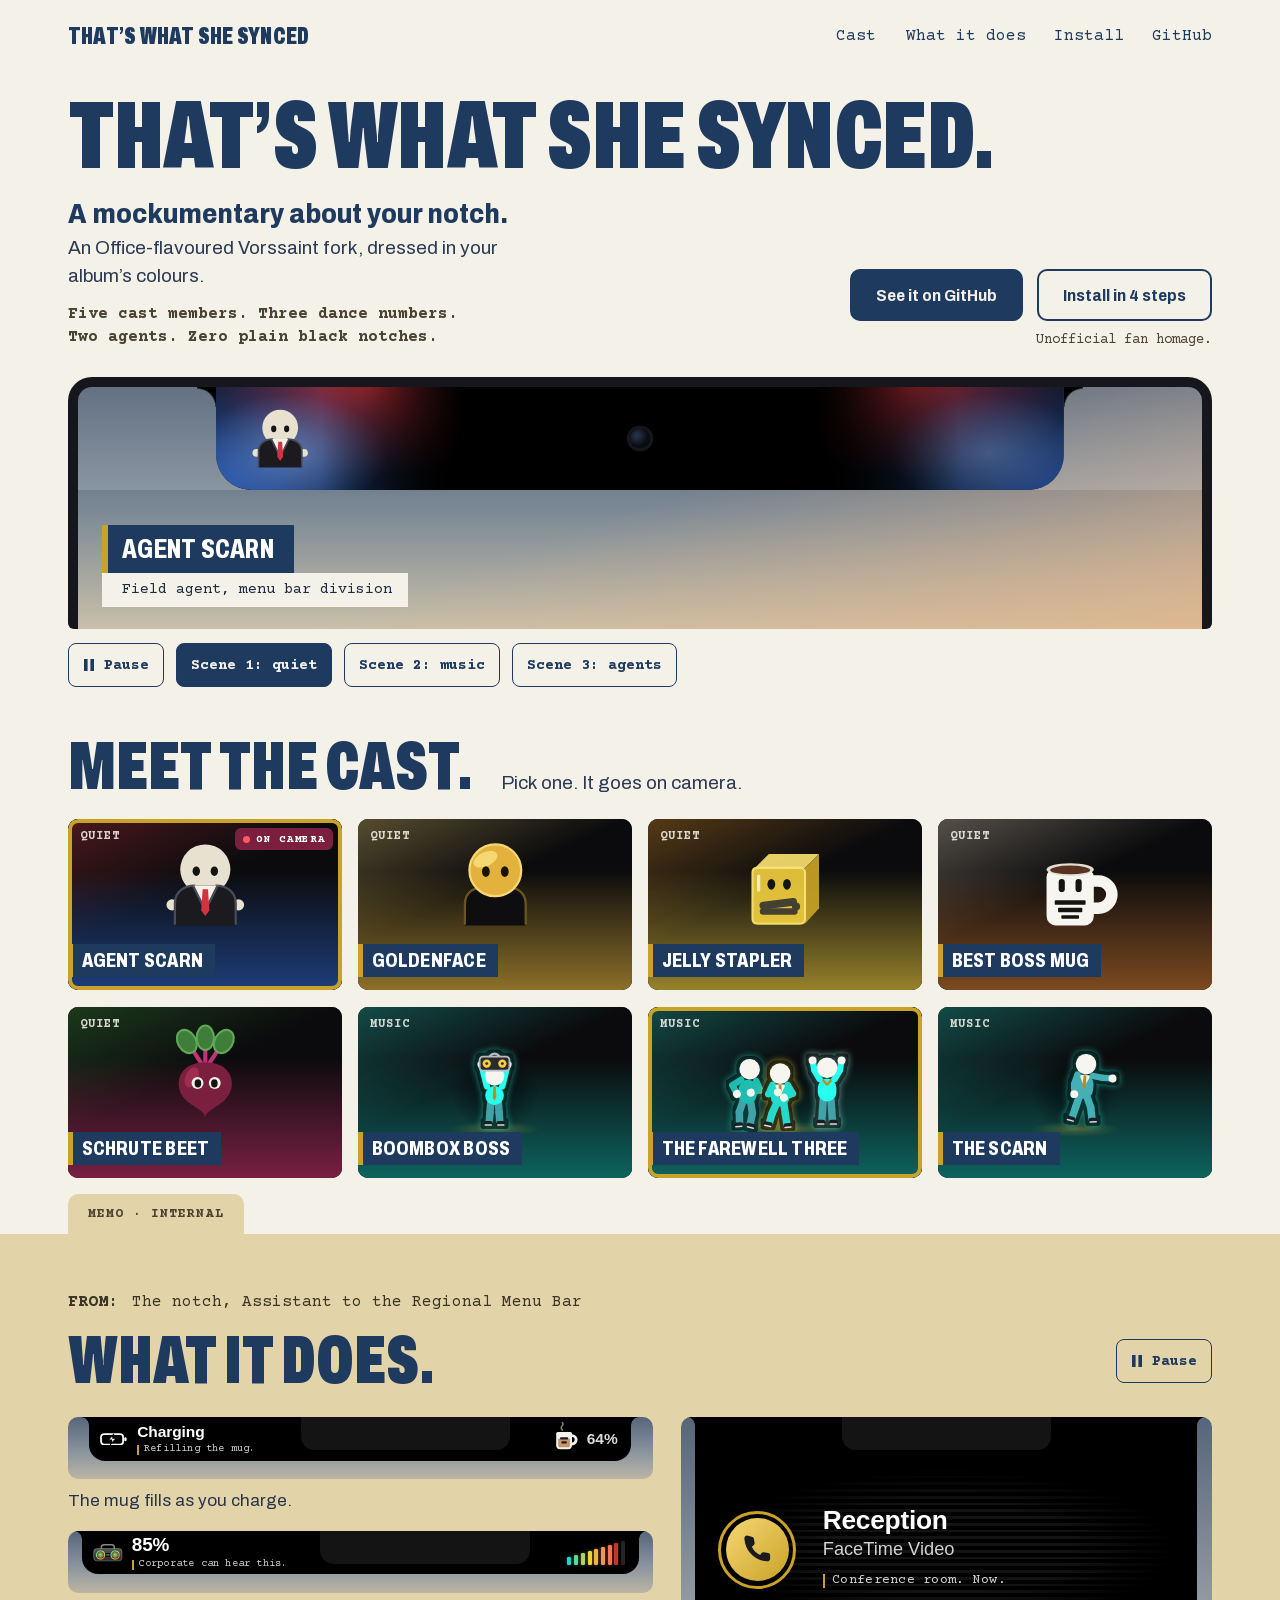
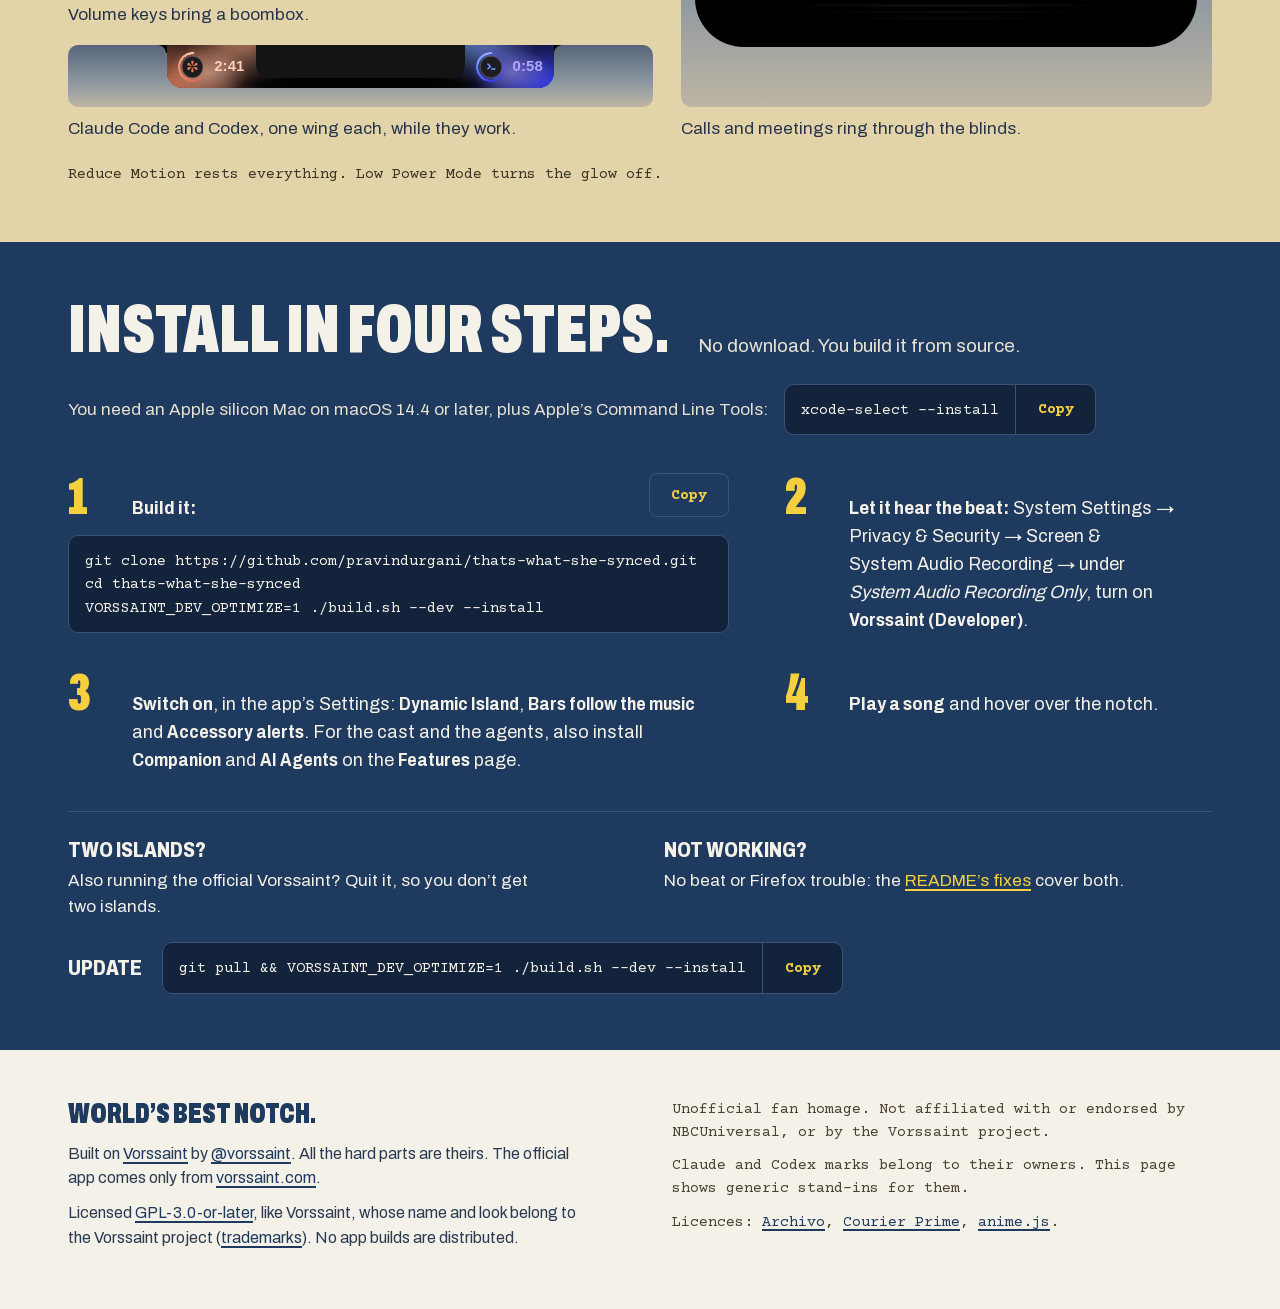
==== commit e2f4a8c7: "Review fixes: notices drawn as the app draws them, Boombox Boss inside the strip - Charging and volu" ====
--- a/index.html
+++ b/index.html
@@ -107,9 +107,9 @@
       <button type="button" class="card on" disabled data-who="scarn" aria-pressed="true"><span class="tile pal-scarn" aria-hidden="true"><span class="mem m-scarn pal-scarn idle"><svg viewBox="0 0 24 24" aria-hidden="true" focusable="false"><g class="hop"><g class="sq"><g class="tilt"><circle class="hand-l" cx="3.9" cy="17" r="1.35"/><circle class="hand-r" cx="20.1" cy="17" r="1.35"/><circle cx="12" cy="8.4" r="6.1" fill="#E9E1D0"/><path d="M4.6 22V16.6C4.6 13.7 7 12.3 9.4 12.3H14.6C17 12.3 19.4 13.7 19.4 16.6V22Z" fill="#1B1B1F"/><path d="M4.6 21.6V16.6C4.6 13.7 7 12.3 9.4 12.3M14.6 12.3C17 12.3 19.4 13.7 19.4 16.6V21.6" fill="none" stroke="#4A4A58" stroke-width=".55" stroke-linecap="round"/><path d="M9 12.3H15L12 18.4Z" fill="#F4F1E8"/><path d="M9 12.3L12 18.4L15 12.3" fill="none" stroke="#4A4A58" stroke-width=".55" stroke-linejoin="round"/><path d="M11.35 13.2H12.65L13 18.3L12 19.7L11 18.3Z" fill="#D2343F"/><g class="eyes"><ellipse class="ink" cx="9.8" cy="8.8" rx=".9" ry="1.15"/><ellipse class="ink" cx="14.2" cy="8.8" rx=".9" ry="1.15"/></g></g></g></g></svg></span></span><span class="cn">Agent Scarn</span><span class="tag" aria-hidden="true">Quiet</span><span class="oncam" aria-hidden="true">On camera</span></button>
       <button type="button" class="card" disabled data-who="goldenface" aria-pressed="false"><span class="tile pal-gold" aria-hidden="true"><span class="mem m-gold pal-gold idle"><svg viewBox="0 0 24 24" aria-hidden="true" focusable="false"><g class="hop"><g class="sq"><g class="tilt"><path d="M4.6 22V16.8C4.6 13.9 7 12.6 9.4 12.6H14.6C17 12.6 19.4 13.9 19.4 16.8V22Z" fill="#0E0E10"/><path d="M4.6 21.6V16.8C4.6 13.9 7 12.6 9.4 12.6H14.6C17 12.6 19.4 13.9 19.4 16.8V21.6" fill="none" stroke="#6B5620" stroke-width=".55" stroke-linecap="round"/><circle cx="12" cy="8.6" r="6.3" fill="#E3B23C"/><ellipse cx="9.6" cy="5.9" rx="3.1" ry="1.7" fill="#F7D774" transform="rotate(-24 9.6 5.9)"/><circle cx="12" cy="8.6" r="6.3" fill="none" stroke="#F7D774" stroke-width=".55"/><g class="eyes"><ellipse cx="9.7" cy="8.9" rx=".95" ry="1.3" fill="#1A1305"/><ellipse cx="14.3" cy="8.9" rx=".95" ry="1.3" fill="#1A1305"/></g></g></g></g></svg></span></span><span class="cn">Goldenface</span><span class="tag" aria-hidden="true">Quiet</span><span class="oncam" aria-hidden="true">On camera</span></button>
       <button type="button" class="card" disabled data-who="jelly" aria-pressed="false"><span class="tile pal-jelly" aria-hidden="true"><span class="mem m-jelly pal-jelly idle"><svg viewBox="0 0 24 24" aria-hidden="true" focusable="false"><g class="hop"><g class="sq"><g class="tilt"><path d="M4.6 8L8 4.6H20.2L16.8 8Z" fill="#F8DF6E" fill-opacity=".92"/><path d="M16.8 8L20.2 4.6V17.8L16.8 21.6Z" fill="#C9A227" fill-opacity=".92"/><path d="M4 9.2Q4 8 5.2 8H15.6Q16.8 8 16.8 9.2V20.4Q16.8 21.6 15.6 21.6H5.2Q4 21.6 4 20.4Z" fill="#F4D03F" fill-opacity=".9"/><path d="M4 9.2Q4 8 5.2 8H15.6Q16.8 8 16.8 9.2V20.4Q16.8 21.6 15.6 21.6H5.2Q4 21.6 4 20.4Z" fill="none" stroke="#FBE67A" stroke-width=".5" stroke-opacity=".9"/><g opacity=".86"><rect x="5.8" y="17.8" width="9.2" height="1.6" rx=".8" fill="#2B2D31"/><rect x="5.8" y="15.2" width="9.2" height="1.9" rx=".95" fill="#2B2D31" transform="rotate(-7 15 17.4)"/><circle cx="14.6" cy="17.4" r="1" fill="#2B2D31"/></g><path d="M5.5 10V13.4" fill="none" stroke="#FFFFFF" stroke-width=".8" stroke-linecap="round" stroke-opacity=".7"/><g class="eyes"><ellipse class="ink" cx="8.6" cy="12" rx=".95" ry="1.3"/><ellipse class="ink" cx="12.4" cy="12" rx=".95" ry="1.3"/></g></g></g></g></svg></span></span><span class="cn">Jelly Stapler</span><span class="tag" aria-hidden="true">Quiet</span><span class="oncam" aria-hidden="true">On camera</span></button>
-      <button type="button" class="card" disabled data-who="mug" aria-pressed="false"><span class="tile pal-mug" aria-hidden="true"><span class="mem m-mug pal-mug idle"><svg viewBox="0 0 24 24" aria-hidden="true" focusable="false"><g class="steam"><path d="M8 6.2Q6.9 4.8 8 3.4Q9.1 2 8 .8"/><path d="M10.8 5.8Q9.7 4.4 10.8 3Q11.9 1.6 10.8 .4"/><path d="M13.6 6.2Q12.5 4.8 13.6 3.4Q14.7 2 13.6 .8"/></g><g class="hop"><g class="sq"><g class="tilt"><path d="M16.2 11.2H17.6A3.3 3.3 0 0 1 17.6 17.8H16.2" fill="none" stroke="#F7F5F0" stroke-width="2" stroke-linecap="round"/><rect x="5" y="8" width="11.5" height="14" rx="2.3" fill="#F7F5F0"/><ellipse cx="10.75" cy="8.4" rx="5.75" ry="1.55" fill="#E4DFD2"/><ellipse cx="10.75" cy="8.5" rx="4.9" ry="1.05" fill="#5A3320"/><rect x="7" y="15.9" width="7.5" height="1.1" rx=".2" fill="#141413"/><rect x="7.8" y="17.7" width="5.9" height="1.1" rx=".2" fill="#141413"/><rect x="8.6" y="19.5" width="4.3" height=".9" rx=".2" fill="#141413"/><g class="eyes"><ellipse class="ink" cx="8.7" cy="12.3" rx=".95" ry="1.3"/><ellipse class="ink" cx="12.8" cy="12.3" rx=".95" ry="1.3"/></g></g></g></g></svg></span></span><span class="cn">Best Boss Mug</span><span class="tag" aria-hidden="true">Quiet</span><span class="oncam" aria-hidden="true">On camera</span></button>
+      <button type="button" class="card" disabled data-who="mug" aria-pressed="false"><span class="tile pal-mug" aria-hidden="true"><span class="mem m-mug pal-mug idle"><svg viewBox="0 0 24 24" aria-hidden="true" focusable="false"><g class="steam"><path d="M8 6.2Q6.9 4.8 8 3.4Q9.1 2 8 .8"/><path d="M10.8 5.8Q9.7 4.4 10.8 3Q11.9 1.6 10.8 .4"/><path d="M13.6 6.2Q12.5 4.8 13.6 3.4Q14.7 2 13.6 .8"/></g><g class="hop"><g class="sq"><g class="tilt"><path d="M16.2 11.2H17.6A3.3 3.3 0 0 1 17.6 17.8H16.2" fill="none" stroke="#F7F5F0" stroke-width="2.8" stroke-linecap="round"/><rect x="5" y="8" width="11.5" height="14" rx="2.3" fill="#F7F5F0"/><ellipse cx="10.75" cy="8.4" rx="5.75" ry="1.55" fill="#E4DFD2"/><ellipse cx="10.75" cy="8.5" rx="4.9" ry="1.05" fill="#5A3320"/><rect x="7" y="15.9" width="7.5" height="1.1" rx=".2" fill="#141413"/><rect x="7.8" y="17.7" width="5.9" height="1.1" rx=".2" fill="#141413"/><rect x="8.6" y="19.5" width="4.3" height=".9" rx=".2" fill="#141413"/><g class="eyes"><rect class="ink" x="7.95" y="10.7" width="1.5" height="3.2" rx=".75"/><rect class="ink" x="12.05" y="10.7" width="1.5" height="3.2" rx=".75"/></g></g></g></g></svg></span></span><span class="cn">Best Boss Mug</span><span class="tag" aria-hidden="true">Quiet</span><span class="oncam" aria-hidden="true">On camera</span></button>
       <button type="button" class="card" disabled data-who="beet" aria-pressed="false"><span class="tile pal-beet" aria-hidden="true"><span class="mem m-beet pal-beet idle"><svg viewBox="0 0 24 24" aria-hidden="true" focusable="false"><g class="hop"><g class="sq"><g class="tilt"><g class="leaf l1"><path d="M11.4 10.4L8.3 5.6" fill="none" stroke="#C2327A" stroke-width="1" stroke-linecap="round"/><ellipse cx="7.5" cy="4.5" rx="2.2" ry="3" fill="#3F7D3A" stroke="#5FA857" stroke-width=".5" transform="rotate(-30 7.5 4.5)"/></g><g class="leaf l3"><path d="M12.6 10.4L15.7 5.6" fill="none" stroke="#C2327A" stroke-width="1" stroke-linecap="round"/><ellipse cx="16.5" cy="4.5" rx="2.2" ry="3" fill="#3F7D3A" stroke="#5FA857" stroke-width=".5" transform="rotate(30 16.5 4.5)"/></g><g class="leaf l2"><path d="M12 10.4V5" fill="none" stroke="#C2327A" stroke-width="1" stroke-linecap="round"/><ellipse cx="12" cy="3.6" rx="2.1" ry="3" fill="#3F7D3A" stroke="#5FA857" stroke-width=".5"/></g><path class="bulb" d="M12 23C11.7 21.2 9.2 20.6 7.3 18.8C4.6 16.2 5 11.9 8.4 10.3C10.6 9.3 13.4 9.3 15.6 10.3C19 11.9 19.4 16.2 16.7 18.8C14.8 20.6 12.3 21.2 12 23Z" fill="#7A1F3D"/><ellipse cx="8.7" cy="13.2" rx="1.5" ry="2.6" fill="#A12C52" transform="rotate(24 8.7 13.2)"/><g class="eyes"><circle cx="10.1" cy="14.6" r="1.45" fill="#F4F1E8"/><circle cx="14.3" cy="14.6" r="1.45" fill="#F4F1E8"/><ellipse class="ink" cx="10.2" cy="14.7" rx=".8" ry="1"/><ellipse class="ink" cx="14.2" cy="14.7" rx=".8" ry="1"/></g></g></g></g></svg></span></span><span class="cn">Schrute Beet</span><span class="tag" aria-hidden="true">Quiet</span><span class="oncam" aria-hidden="true">On camera</span></button>
-      <button type="button" class="card" disabled data-dancer="boombox" aria-pressed="false"><span class="tile pal-teal" aria-hidden="true"><span class="dn solo dn-boombox pal-teal"><svg viewBox="0 -3.5 20 32" aria-hidden="true" focusable="false"><g transform="translate(10 26)"><g class="fig f-bb" filter="url(#dn-g0)"><g class="bop"><g class="body"><g transform="translate(-1.438 -8.655)"><g class="ll"><line class="lg" x1="0" y1="0" x2="-0.286" y2="3.625"/><g transform="translate(-0.286 3.625)"><g class="lk"><line class="lg" x1="0" y1="0" x2="-0.276" y2="3.5"/><rect class="sh" x="-2.351" y="3.23" width="3.4" height="1.8" rx=".9"/><line class="so" x1="-1.791" y1="4.78" x2="0.489" y2="4.78"/></g></g></g></g><g transform="translate(1.438 -8.655)"><g class="rl"><line class="lg" x1="0" y1="0" x2="0.286" y2="3.625"/><g transform="translate(0.286 3.625)"><g class="rk"><line class="lg" x1="0" y1="0" x2="0.276" y2="3.5"/><rect class="sh" x="-1.049" y="3.23" width="3.4" height="1.8" rx=".9"/><line class="so" x1="-0.489" y1="4.78" x2="1.791" y2="4.78"/></g></g></g></g><line class="to" x1="0" y1="-11.468" x2="0" y2="-11.28"/><path class="ti" d="M-.5 -14.72H.5L.69 -10.53L0 -9.405L-.69 -10.53Z"/><g transform="translate(-2.875 -14.78)"><g class="la"><line class="ar" x1="0" y1="0" x2="0" y2="4.375"/><g transform="translate(0 4.375)"><g class="lf"><line class="ar" x1="0" y1="0" x2="0" y2="4.125"/><circle class="hn" cx="0" cy="4.125" r="1.5"/></g></g></g></g><g transform="translate(2.875 -14.78)"><g class="ra"><line class="ar" x1="0" y1="0" x2="0" y2="4.375"/><g transform="translate(0 4.375)"><g class="rf"><line class="ar" x1="0" y1="0" x2="0" y2="4.125"/><circle class="hn" cx="0" cy="4.125" r="1.5"/></g></g></g></g><circle class="hd" cx="0" cy="-18.78" r="3.688"/><g transform="translate(0 -25.278)"><g class="box"><path class="hdl" d="M-2 -2.6Q0 -4.9 2 -2.6"/><rect class="bx" x="-5.625" y="-2.625" width="11.25" height="5.25" rx="1.31"/><circle class="cone" cx="-2.94" cy="0" r="1.56"/><circle class="cone" cx="2.94" cy="0" r="1.56"/><circle class="cap" cx="-2.94" cy="0" r=".55"/><circle class="cap" cx="2.94" cy="0" r=".55"/></g></g></g></g></g></g></svg></span></span><span class="cn">Boombox Boss<span class="sr-only">, dancer</span></span><span class="tag" aria-hidden="true">Music</span><span class="oncam" aria-hidden="true">On camera</span></button>
+      <button type="button" class="card" disabled data-dancer="boombox" aria-pressed="false"><span class="tile pal-teal" aria-hidden="true"><span class="dn solo dn-boombox pal-teal"><svg viewBox="0 -3.5 20 32" aria-hidden="true" focusable="false"><g transform="translate(10 26)"><g class="fig f-bb" filter="url(#dn-g0)"><g class="bop"><g class="body"><g transform="translate(-1.438 -8.655)"><g class="ll"><line class="lg" x1="0" y1="0" x2="-0.286" y2="3.625"/><g transform="translate(-0.286 3.625)"><g class="lk"><line class="lg" x1="0" y1="0" x2="-0.276" y2="3.5"/><rect class="sh" x="-2.351" y="3.23" width="3.4" height="1.8" rx=".9"/><line class="so" x1="-1.791" y1="4.78" x2="0.489" y2="4.78"/></g></g></g></g><g transform="translate(1.438 -8.655)"><g class="rl"><line class="lg" x1="0" y1="0" x2="0.286" y2="3.625"/><g transform="translate(0.286 3.625)"><g class="rk"><line class="lg" x1="0" y1="0" x2="0.276" y2="3.5"/><rect class="sh" x="-1.049" y="3.23" width="3.4" height="1.8" rx=".9"/><line class="so" x1="-0.489" y1="4.78" x2="1.791" y2="4.78"/></g></g></g></g><line class="to" x1="0" y1="-11.468" x2="0" y2="-11.28"/><path class="ti" d="M-.5 -14.72H.5L.69 -10.53L0 -9.405L-.69 -10.53Z"/><g transform="translate(-2.875 -14.78)"><g class="la"><line class="ar" x1="0" y1="0" x2="0" y2="4.375"/><g transform="translate(0 4.375)"><g class="lf"><line class="ar" x1="0" y1="0" x2="0" y2="4.125"/><circle class="hn" cx="0" cy="4.125" r="1.5"/></g></g></g></g><g transform="translate(2.875 -14.78)"><g class="ra"><line class="ar" x1="0" y1="0" x2="0" y2="4.375"/><g transform="translate(0 4.375)"><g class="rf"><line class="ar" x1="0" y1="0" x2="0" y2="4.125"/><circle class="hn" cx="0" cy="4.125" r="1.5"/></g></g></g></g><circle class="hd" cx="0" cy="-18.78" r="3.688"/><g transform="translate(0 -22.9)"><g class="box"><path class="hdl" d="M-2 -2.6Q0 -4.9 2 -2.6"/><rect class="bx" x="-5.625" y="-2.625" width="11.25" height="5.25" rx="1.31"/><circle class="cone" cx="-2.94" cy="0" r="1.56"/><circle class="cone" cx="2.94" cy="0" r="1.56"/><circle class="cap" cx="-2.94" cy="0" r=".55"/><circle class="cap" cx="2.94" cy="0" r=".55"/></g></g></g></g></g></g></svg></span></span><span class="cn">Boombox Boss<span class="sr-only">, dancer</span></span><span class="tag" aria-hidden="true">Music</span><span class="oncam" aria-hidden="true">On camera</span></button>
       <button type="button" class="card" disabled data-dancer="three" aria-pressed="true"><span class="tile pal-teal" aria-hidden="true"><span class="dn dn-three pal-teal"><svg viewBox="0 -3.5 60 32" aria-hidden="true" focusable="false"><g transform="translate(14 26)"><g class="fig f-a" filter="url(#dn-g0)"><g class="bop"><g class="body"><g transform="translate(-1.438 -9.968)"><g class="ll"><line class="lg" x1="0" y1="0" x2="-0.288" y2="4.313"/><g transform="translate(-0.288 4.313)"><g class="lk"><line class="lg" x1="0" y1="0" x2="-0.275" y2="4.125"/><rect class="sh" x="-2.35" y="3.855" width="3.4" height="1.8" rx=".9"/><line class="so" x1="-1.79" y1="5.405" x2="0.49" y2="5.405"/></g></g></g></g><g transform="translate(1.438 -9.968)"><g class="rl"><line class="lg" x1="0" y1="0" x2="0.288" y2="4.313"/><g transform="translate(0.288 4.313)"><g class="rk"><line class="lg" x1="0" y1="0" x2="0.275" y2="4.125"/><rect class="sh" x="-1.05" y="3.855" width="3.4" height="1.8" rx=".9"/><line class="so" x1="-0.49" y1="5.405" x2="1.79" y2="5.405"/></g></g></g></g><line class="to" x1="0" y1="-14.655" x2="0" y2="-12.593"/><g transform="translate(-2.875 -17.968)"><g class="la"><line class="ar" x1="0" y1="0" x2="0" y2="3.875"/><g transform="translate(0 3.875)"><g class="lf"><line class="ar" x1="0" y1="0" x2="0" y2="3.688"/><circle class="hn" cx="0" cy="3.688" r="1.5"/></g></g></g></g><g transform="translate(2.875 -17.968)"><g class="ra"><line class="ar" x1="0" y1="0" x2="0" y2="3.875"/><g transform="translate(0 3.875)"><g class="rf"><line class="ar" x1="0" y1="0" x2="0" y2="3.688"/><circle class="hn" cx="0" cy="3.688" r="1.5"/></g></g></g></g><circle class="hd" cx="0" cy="-22.155" r="3.875"/></g></g></g></g><g transform="translate(30 26)"><g class="fig f-b" filter="url(#dn-g1)"><g class="bop"><g class="body"><g transform="translate(-1.438 -9.03)"><g class="ll"><line class="lg" x1="0" y1="0" x2="-0.286" y2="3.812"/><g transform="translate(-0.286 3.812)"><g class="lk"><line class="lg" x1="0" y1="0" x2="-0.277" y2="3.688"/><rect class="sh" x="-2.352" y="3.418" width="3.4" height="1.8" rx=".9"/><line class="so" x1="-1.792" y1="4.968" x2="0.488" y2="4.968"/></g></g></g></g><g transform="translate(1.438 -9.03)"><g class="rl"><line class="lg" x1="0" y1="0" x2="0.286" y2="3.812"/><g transform="translate(0.286 3.812)"><g class="rk"><line class="lg" x1="0" y1="0" x2="0.277" y2="3.688"/><rect class="sh" x="-1.048" y="3.418" width="3.4" height="1.8" rx=".9"/><line class="so" x1="-0.488" y1="4.968" x2="1.792" y2="4.968"/></g></g></g></g><line class="to" x1="0" y1="-13.03" x2="0" y2="-11.655"/><path class="shirt" d="M-2.1 -16.468H2.1L0 -11.843Z"/><path class="ti" d="M-.5 -16.283H.5L.69 -12.093L0 -10.968L-.69 -12.093Z"/><g transform="translate(-2.875 -16.343)"><g class="la"><line class="ar" x1="0" y1="0" x2="0" y2="3.875"/><g transform="translate(0 3.875)"><g class="lf"><line class="ar" x1="0" y1="0" x2="0" y2="3.688"/><circle class="hn" cx="0" cy="3.688" r="1.5"/></g></g></g></g><g transform="translate(2.875 -16.343)"><g class="ra"><line class="ar" x1="0" y1="0" x2="0" y2="3.875"/><g transform="translate(0 3.875)"><g class="rf"><line class="ar" x1="0" y1="0" x2="0" y2="3.688"/><circle class="hn" cx="0" cy="3.688" r="1.5"/></g></g></g></g><circle class="hd" cx="0" cy="-20.53" r="3.875"/></g></g></g></g><g transform="translate(46 26)"><g class="fig f-c" filter="url(#dn-g2)"><g class="bop"><g class="body"><g transform="translate(-1.438 -9.593)"><g class="ll"><line class="lg" x1="0" y1="0" x2="-0.288" y2="4.125"/><g transform="translate(-0.288 4.125)"><g class="lk"><line class="lg" x1="0" y1="0" x2="-0.275" y2="3.938"/><rect class="sh" x="-2.35" y="3.668" width="3.4" height="1.8" rx=".9"/><line class="so" x1="-1.79" y1="5.218" x2="0.49" y2="5.218"/></g></g></g></g><g transform="translate(1.438 -9.593)"><g class="rl"><line class="lg" x1="0" y1="0" x2="0.288" y2="4.125"/><g transform="translate(0.288 4.125)"><g class="rk"><line class="lg" x1="0" y1="0" x2="0.275" y2="3.938"/><rect class="sh" x="-1.05" y="3.668" width="3.4" height="1.8" rx=".9"/><line class="so" x1="-0.49" y1="5.218" x2="1.79" y2="5.218"/></g></g></g></g><line class="to" x1="0" y1="-13.905" x2="0" y2="-12.218"/><path class="co" d="M-2.1 -17.343L0 -15.093L2.1 -17.343"/><g transform="translate(-2.875 -17.218)"><g class="la"><line class="ar" x1="0" y1="0" x2="0" y2="3.875"/><g transform="translate(0 3.875)"><g class="lf"><line class="ar" x1="0" y1="0" x2="0" y2="3.688"/><circle class="hn" cx="0" cy="3.688" r="1.5"/></g></g></g></g><g transform="translate(2.875 -17.218)"><g class="ra"><line class="ar" x1="0" y1="0" x2="0" y2="3.875"/><g transform="translate(0 3.875)"><g class="rf"><line class="ar" x1="0" y1="0" x2="0" y2="3.688"/><circle class="hn" cx="0" cy="3.688" r="1.5"/></g></g></g></g><circle class="hd" cx="0" cy="-21.405" r="3.875"/></g></g></g></g></svg></span></span><span class="cn">The Farewell Three<span class="sr-only">, dancers</span></span><span class="tag" aria-hidden="true">Music</span><span class="oncam" aria-hidden="true">On camera</span></button>
       <button type="button" class="card" disabled data-dancer="scarn" aria-pressed="false"><span class="tile pal-teal" aria-hidden="true"><span class="dn solo dn-scarn pal-teal"><svg viewBox="0 -3.5 20 32" aria-hidden="true" focusable="false"><g transform="translate(10 26)"><g class="fig f-sc" filter="url(#dn-g0)"><g class="bop"><g class="body"><g transform="translate(-1.438 -9.968)"><g class="ll"><line class="lg" x1="0" y1="0" x2="-0.288" y2="4.313"/><g transform="translate(-0.288 4.313)"><g class="lk"><line class="lg" x1="0" y1="0" x2="-0.275" y2="4.125"/><rect class="sh" x="-2.35" y="3.855" width="3.4" height="1.8" rx=".9"/><line class="so" x1="-1.79" y1="5.405" x2="0.49" y2="5.405"/></g></g></g></g><g transform="translate(1.438 -9.968)"><g class="rl"><line class="lg" x1="0" y1="0" x2="0.288" y2="4.313"/><g transform="translate(0.288 4.313)"><g class="rk"><line class="lg" x1="0" y1="0" x2="0.275" y2="4.125"/><rect class="sh" x="-1.05" y="3.855" width="3.4" height="1.8" rx=".9"/><line class="so" x1="-0.49" y1="5.405" x2="1.79" y2="5.405"/></g></g></g></g><line class="to" x1="0" y1="-14.655" x2="0" y2="-12.593"/><path class="shirt" d="M-2.1 -18.093H2.1L0 -13.468Z"/><path class="ti" d="M-.5 -17.908H.5L.69 -13.718L0 -12.593L-.69 -13.718Z"/><g transform="translate(-2.875 -17.968)"><g class="la"><line class="ar" x1="0" y1="0" x2="0" y2="3.875"/><g transform="translate(0 3.875)"><g class="lf"><line class="ar" x1="0" y1="0" x2="0" y2="3.688"/><circle class="hn" cx="0" cy="3.688" r="1.5"/></g></g></g></g><g transform="translate(2.875 -17.968)"><g class="ra"><line class="ar" x1="0" y1="0" x2="0" y2="3.875"/><g transform="translate(0 3.875)"><g class="rf"><line class="ar" x1="0" y1="0" x2="0" y2="3.688"/><circle class="hn" cx="0" cy="3.688" r="1.5"/></g></g></g></g><circle class="hd" cx="0" cy="-22.155" r="3.875"/></g></g></g></g></svg></span></span><span class="cn">The Scarn<span class="sr-only">, dancer</span></span><span class="tag" aria-hidden="true">Music</span><span class="oncam" aria-hidden="true">On camera</span></button>
     </div>
@@ -128,66 +128,58 @@
         </button>
       </div>
       <div class="notices" data-notices>
-        <figure class="notice pal-mug" data-moment>
-          <div class="nk" role="img" aria-label="A charging notice in the notch: Charging, 62 percent, beside a white mug filling with coffee. Caption: Coffee’s on.">
-            <svg viewBox="0 0 300 184" aria-hidden="true" focusable="false">
-              <defs><radialGradient id="gw-mug"><stop offset="0" stop-color="#C8742C" stop-opacity=".42"/><stop offset="1" stop-color="#C8742C" stop-opacity="0"/></radialGradient></defs>
-              <path class="slab" d="M0 0H300A10 10 0 0 0 290 10V136A34 34 0 0 1 256 170H44A34 34 0 0 1 10 136V10A10 10 0 0 0 0 0Z"/>
-              <path class="housing" d="M92 0H208V14A9 9 0 0 1 199 23H101A9 9 0 0 1 92 14Z"/>
-              <circle cx="60" cy="100" r="50" fill="url(#gw-mug)"/>
-              <g class="mugwrap" data-m="punch"><svg class="mugg" x="25" y="63" width="72" height="72" viewBox="0 0 44 44"><defs><clipPath id="mg-win"><rect x="10.6" y="16.6" width="17.8" height="21" rx="2.6"/></clipPath></defs><rect class="stream" x="18.3" y="0" width="2.4" height="16" rx="1.2" fill="#C8742C"/><g class="steam2"><path d="M14 10Q12 7.5 14 5Q16 2.5 14 0"/><path d="M24 10Q22 7.5 24 5Q26 2.5 24 0"/></g><g class="mugbody"><path d="M31 19H33.5A6 6 0 0 1 33.5 31H31" fill="none" stroke="#F7F5F0" stroke-width="3.6" stroke-linecap="round"/><rect x="8" y="13" width="23" height="27" rx="4.5" fill="#F7F5F0"/><rect x="10.6" y="16.6" width="17.8" height="21" rx="2.6" fill="#E9E4D8"/><g clip-path="url(#mg-win)"><rect class="lvl" x="10.6" y="16.6" width="17.8" height="21" fill="#C8742C"/></g><rect x="12" y="24" width="15" height="2.2" rx=".4" fill="#141413"/><rect x="13.5" y="28" width="12" height="2.2" rx=".4" fill="#141413"/><rect x="15" y="32" width="9" height="1.9" rx=".4" fill="#141413"/><ellipse cx="19.5" cy="13.7" rx="11.5" ry="2.1" fill="#E4DFD2"/></g></svg></g>
-              <text class="t1" x="110" y="92" data-m="word">Charging</text>
-              <g data-m="word"><path class="bolt" d="M235 77L227.5 89H233L231.5 98L240 85.5H234.5Z"/><text class="tv" x="284" y="92">62%</text></g>
-              <g class="cap" data-m="word"><rect class="rule" x="110" y="105" width="2.2" height="15"/><text class="t3" x="118" y="117">Coffee’s on.</text></g>
-            </svg>
-          </div>
-          <figcaption>Charging fills the mug to your battery level.</figcaption>
-        </figure>
-        <figure class="notice pal-jelly">
-          <div class="nk" role="img" aria-label="A volume notice in the notch: 78 percent, a boombox with pumping speakers and a VU meter. Caption: Corporate can hear this.">
-            <svg viewBox="0 0 300 184" aria-hidden="true" focusable="false">
-              <defs><radialGradient id="gw-box"><stop offset="0" stop-color="#F4D03F" stop-opacity=".34"/><stop offset="1" stop-color="#F4D03F" stop-opacity="0"/></radialGradient></defs>
-              <path class="slab" d="M0 0H300A10 10 0 0 0 290 10V136A34 34 0 0 1 256 170H44A34 34 0 0 1 10 136V10A10 10 0 0 0 0 0Z"/>
-              <path class="housing" d="M92 0H208V14A9 9 0 0 1 199 23H101A9 9 0 0 1 92 14Z"/>
-              <circle cx="58" cy="104" r="54" fill="url(#gw-box)"/>
-              <g class="bbx">
-                <path d="M41 80V74.5Q41 69 46.5 69H69.5Q75 69 75 74.5V80" fill="none" stroke="#5E5E66" stroke-width="4.2" stroke-linecap="round"/>
-                <rect x="20" y="79" width="76" height="46" rx="9" fill="#2A2A2E" stroke="#4C4C54" stroke-width="1.2"/>
-                <rect x="27" y="84.5" width="7" height="2.8" rx="1.4" fill="#5E5E66"/><rect x="36.5" y="84.5" width="7" height="2.8" rx="1.4" fill="#F4D03F"/><rect x="46" y="84.5" width="7" height="2.8" rx="1.4" fill="#5E5E66"/><rect x="70" y="84.5" width="19" height="2.8" rx="1.4" fill="#18181B"/>
-                <circle cx="58" cy="105" r="8" fill="#141416" stroke="#3A3A40" stroke-width="1"/><rect x="55" y="100" width="6" height="10" rx="1.4" fill="none" stroke="#F4D03F" stroke-width="1.2"/><circle cx="58" cy="106.6" r="1.5" fill="#F4D03F"/>
-                <g class="cone"><circle cx="36" cy="105" r="11.5" fill="#141416" stroke="#F4D03F" stroke-width="2.4"/><circle cx="36" cy="105" r="4.2" fill="#F8DB5F"/></g>
-                <g class="cone c2"><circle cx="80" cy="105" r="11.5" fill="#141416" stroke="#F4D03F" stroke-width="2.4"/><circle cx="80" cy="105" r="4.2" fill="#F8DB5F"/></g>
-              </g>
-              <text class="t1" x="110" y="82">Volume</text>
-              <text class="tv" x="284" y="82">78%</text>
-              <g class="vu"><rect x="110" y="102" width="7" height="8" rx="1.2" fill="#FFF0A0"/><rect x="121.6" y="100" width="7" height="10" rx="1.2" fill="#FBE580"/><rect x="133.2" y="98" width="7" height="12" rx="1.2" fill="#F8DB5F"/><rect x="144.8" y="96" width="7" height="14" rx="1.2" fill="#F4D03F"/><rect x="156.4" y="94" width="7" height="16" rx="1.2" fill="#F3C038"/><rect class="s5" x="168" y="92" width="7" height="18" rx="1.2" fill="#F3AF32"/><rect class="s6" x="179.6" y="90" width="7" height="20" rx="1.2" fill="#F29F2B"/><rect class="s7" x="191.2" y="88" width="7" height="22" rx="1.2" fill="#C0392B"/><rect x="202.8" y="86" width="7" height="24" rx="1.2" fill="#2A2D35"/><rect class="s8" x="202.8" y="86" width="7" height="24" rx="1.2" fill="#C0392B"/></g>
-              <g class="cap"><rect class="rule" x="110" y="121" width="2.2" height="15"/><text class="t3" x="118" y="133">Corporate can hear this.</text></g>
-            </svg>
-          </div>
-          <figcaption>Volume keys bring a boombox and a VU meter.</figcaption>
-        </figure>
-        <figure class="notice">
+        <div class="ncol">
+          <figure class="notice" data-moment>
+            <div class="nk" role="img" aria-label="A charging notice in the notch: a battery with a bolt and Charging on the left, a white mug filling with coffee and 64 percent on the right. Caption: Refilling the mug.">
+              <div class="strip s-charge">
+                <span class="hc"></span>
+                <div class="w l">
+                  <svg class="batt" data-m="bolt" viewBox="0 0 22 10" aria-hidden="true" focusable="false"><rect x=".8" y=".8" width="17.6" height="8.4" rx="2.4" fill="none" stroke="#FFFFFF" stroke-width="1.4"/><rect x="19.3" y="3.4" width="1.9" height="3.2" rx=".9" fill="#FFFFFF"/><path d="M10.9 .9L6.4 5.7H9.3L8.3 9.1L13 4.2H10.1Z" fill="#FFFFFF" stroke="#000000" stroke-width=".9" stroke-linejoin="round"/></svg>
+                  <span class="l3" data-m="word"><span class="t1">Charging</span><span class="cap">Refilling the mug.</span></span>
+                </div>
+                <div class="w r">
+                  <span class="mugwrap" data-m="punch"><svg class="mugn" viewBox="0 0 20 24" aria-hidden="true" focusable="false"><defs><clipPath id="mg-win"><path d="M2.6 10H12.8V19.2A2.2 2.2 0 0 1 10.6 21.4H4.8A2.2 2.2 0 0 1 2.6 19.2Z"/></clipPath></defs><path class="steam" d="M6.4 6.8C4.9 5.6 5 4.3 6.1 3.2C7.1 2.2 6.9 1.2 6.2 .5"/><rect class="stream" x="7" y="-3" width="1.4" height="13" rx=".7"/><path d="M13.4 11.6H14.4A3.5 3.5 0 0 1 14.4 18.6H13.4" fill="none" stroke="#F4F2EC" stroke-width="2.4" stroke-linecap="round"/><path d="M2.4 8.4H13Q14.4 8.4 14.4 9.8V19.6A3.4 3.4 0 0 1 11 23H4.4A3.4 3.4 0 0 1 1 19.6V9.8Q1 8.4 2.4 8.4Z" fill="#F4F2EC"/><g clip-path="url(#mg-win)"><rect class="lvl" x="2.6" y="10" width="10.2" height="11.4"/></g><rect x="4.2" y="13" width="7" height="1.8" rx=".9" fill="#1C1B1F"/><rect x="5.4" y="16.4" width="4.6" height="1.8" rx=".9" fill="#1C1B1F"/></svg></span>
+                  <span class="tv" data-m="word">64%</span>
+                </div>
+              </div>
+            </div>
+            <figcaption>The mug fills as you charge.</figcaption>
+          </figure>
+          <figure class="notice">
+            <div class="nk" role="img" aria-label="A volume notice in the notch: a small boombox, 85 percent, and a nine-step meter with eight lit, the top lit one in red. Caption: Corporate can hear this.">
+              <div class="strip s-vol">
+                <span class="hc"></span>
+                <div class="w l">
+                  <svg class="minibox" viewBox="0 0 22 13" aria-hidden="true" focusable="false"><defs><linearGradient id="bx-body" x1="0" y1="0" x2="0" y2="1"><stop offset="0" stop-color="#545454"/><stop offset="1" stop-color="#2A2A2E"/></linearGradient><radialGradient id="bx-cone"><stop offset="0" stop-color="#22D3C5" stop-opacity=".95"/><stop offset=".6" stop-color="#F4D03F" stop-opacity=".6"/><stop offset="1" stop-color="#1A1A1A"/></radialGradient><linearGradient id="bx-ring" x1="0" y1="0" x2="1" y2="1"><stop offset="0" stop-color="#22D3C5"/><stop offset=".5" stop-color="#F4D03F"/><stop offset="1" stop-color="#F2765A"/></linearGradient></defs><rect x="6.2" y=".6" width="9.6" height="5" rx="2" fill="none" stroke="#858585" stroke-width="1.1"/><rect x=".5" y="3.4" width="21" height="9.1" rx="2.4" fill="url(#bx-body)" stroke="#FFFFFF" stroke-opacity=".32" stroke-width=".6"/><rect x="8.8" y="6.6" width="4.4" height="3" rx=".6" fill="#121212"/><rect x="9.8" y="7.6" width="2.4" height="1" rx=".3" fill="#22D3C5" fill-opacity=".75"/><g class="cone"><circle cx="5.6" cy="8.1" r="3.5" fill="#0F0F0F"/><circle cx="5.6" cy="8.1" r="2.7" fill="url(#bx-cone)"/><circle cx="5.6" cy="8.1" r="3.05" fill="none" stroke="url(#bx-ring)" stroke-width=".9"/><circle cx="5.6" cy="8.1" r="1.05" fill="#22D3C5"/><circle cx="5.25" cy="7.75" r=".38" fill="#FFFFFF" fill-opacity=".7"/></g><g class="cone"><circle cx="16.4" cy="8.1" r="3.5" fill="#0F0F0F"/><circle cx="16.4" cy="8.1" r="2.7" fill="url(#bx-cone)"/><circle cx="16.4" cy="8.1" r="3.05" fill="none" stroke="url(#bx-ring)" stroke-width=".9"/><circle cx="16.4" cy="8.1" r="1.05" fill="#22D3C5"/><circle cx="16.05" cy="7.75" r=".38" fill="#FFFFFF" fill-opacity=".7"/></g></svg>
+                  <span class="l3"><span class="t1 big">85%</span><span class="cap">Corporate can hear this.</span></span>
+                </div>
+                <div class="w r">
+                  <span class="vu"><i class="on" style="--c:#22D3C5"></i><i class="on" style="--c:#68D298"></i><i class="on" style="--c:#AED16C"></i><i class="on" style="--c:#F4D03F"></i><i class="on" style="--c:#F3B248"></i><i class="on" style="--c:#F39451"></i><i class="on" style="--c:#F2765A"></i><i class="on hot" style="--c:#C0392B"></i><i class="hot"></i></span>
+                </div>
+              </div>
+            </div>
+            <figcaption>Volume keys bring a boombox.</figcaption>
+          </figure>
+          <figure class="notice">
+            <div class="nk" role="img" aria-label="The notch while two agents work: a stand-in for Claude Code's mark in a comet ring on the left wing, 2 minutes 41 seconds, and a stand-in for Codex on the right, 58 seconds.">
+              <div class="strip s-agents">
+                <span class="glow l pal-claude"></span><span class="glow r pal-codex"></span>
+                <span class="hc"></span>
+                <div class="w l pal-claude"><span class="ag"><span class="halo"></span><span class="disc"><svg viewBox="-8 -8 16 16" aria-hidden="true" focusable="false"><g fill="#D97757"><path transform="rotate(0)" d="M0 -.6L-1.25 -4.1A1.45 1.45 0 1 1 1.25 -4.1Z"/><path transform="rotate(60)" d="M0 -.6L-1.25 -4.1A1.45 1.45 0 1 1 1.25 -4.1Z"/><path transform="rotate(120)" d="M0 -.6L-1.25 -4.1A1.45 1.45 0 1 1 1.25 -4.1Z"/><path transform="rotate(180)" d="M0 -.6L-1.25 -4.1A1.45 1.45 0 1 1 1.25 -4.1Z"/><path transform="rotate(240)" d="M0 -.6L-1.25 -4.1A1.45 1.45 0 1 1 1.25 -4.1Z"/><path transform="rotate(300)" d="M0 -.6L-1.25 -4.1A1.45 1.45 0 1 1 1.25 -4.1Z"/></g></svg></span><span class="ring"></span><span class="head"></span></span><span class="rd">2:41</span></div>
+                <div class="w r pal-codex"><span class="ag"><span class="halo"></span><span class="disc"><svg viewBox="0 0 16 16" aria-hidden="true" focusable="false"><g fill="none" stroke="#7A9DFF" stroke-width="1.6" stroke-linecap="round" stroke-linejoin="round"><path d="M4.2 5.4L6.9 8L4.2 10.6"/><path d="M8.3 10.9H11.8"/></g></svg></span><span class="ring"></span><span class="head"></span></span><span class="rd">0:58</span></div>
+              </div>
+            </div>
+            <figcaption>Claude Code and Codex, one wing each, while they work.</figcaption>
+          </figure>
+        </div>
+        <figure class="notice callf">
           <div class="nk" role="img" aria-label="An incoming call in the notch: Reception, FaceTime Video, a ringing yellow phone in front of office blinds. Caption: Conference room. Now.">
-            <svg viewBox="0 0 300 184" aria-hidden="true" focusable="false">
-              <defs>
-                <pattern id="blinds" width="8" height="5" patternUnits="userSpaceOnUse"><rect width="8" height="2" fill="#FFFFFF" fill-opacity=".085"/></pattern>
-                <linearGradient id="bl-x"><stop offset="0" stop-color="#FFFFFF" stop-opacity="0"/><stop offset=".22" stop-color="#FFFFFF"/><stop offset=".78" stop-color="#FFFFFF"/><stop offset="1" stop-color="#FFFFFF" stop-opacity="0"/></linearGradient>
-                <mask id="bl-fade"><rect x="14" y="34" width="272" height="122" fill="url(#bl-x)"/></mask>
-                <linearGradient id="disc" x1="0" y1="0" x2="1" y2="1"><stop offset="0" stop-color="#F7D774"/><stop offset="1" stop-color="#C9A227"/></linearGradient>
-              </defs>
-              <path class="slab" d="M0 0H300A10 10 0 0 0 290 10V136A34 34 0 0 1 256 170H44A34 34 0 0 1 10 136V10A10 10 0 0 0 0 0Z"/>
-              <path class="housing" d="M92 0H208V14A9 9 0 0 1 199 23H101A9 9 0 0 1 92 14Z"/>
-              <rect x="14" y="34" width="272" height="122" fill="url(#blinds)" mask="url(#bl-fade)"/>
-              <g class="ringer">
-                <circle class="rp" cx="58" cy="102" r="30" fill="none" stroke="#C9A227" stroke-width="2.4"/>
-                <circle class="rp r2" cx="58" cy="102" r="30" fill="none" stroke="#C9A227" stroke-width="2.4"/>
-                <circle cx="58" cy="102" r="30" fill="none" stroke="#C9A227" stroke-width="2.4"/>
-                <g class="phone"><circle cx="58" cy="102" r="24.5" fill="url(#disc)"/><path d="M49.6 92.4C48.3 92.4 47.4 93.4 47.5 94.7C48.1 103.8 55.2 110.9 64.3 111.5C65.6 111.6 66.6 110.7 66.6 109.4V106.9C66.6 106.1 66 105.4 65.2 105.3L61.9 104.7C61.3 104.6 60.6 104.9 60.2 105.4L59.2 106.8C56.4 105.4 54.4 103.4 53 100.6L54.4 99.6C54.9 99.2 55.2 98.5 55.1 97.9L54.5 94.6C54.4 93.8 53.7 93.2 52.9 93.2Z" fill="#1B1B1F"/></g>
-              </g>
-              <text class="t1" x="110" y="86">Reception</text>
-              <text class="t2" x="110" y="106">FaceTime Video</text>
-              <g class="cap"><rect class="rule" x="110" y="119" width="2.2" height="15"/><text class="t3" x="118" y="131">Conference room. Now.</text></g>
-            </svg>
+            <div class="ccard">
+              <span class="hc"></span>
+              <span class="blinds"></span>
+              <span class="ringer"><span class="rp"></span><span class="rp r2"></span><span class="rim"></span><span class="phone"><svg viewBox="0 0 24 24" aria-hidden="true" focusable="false"><path d="M7.6 4.4C6.3 4.4 5.4 5.4 5.5 6.7C6.1 15.8 13.2 22.9 22.3 23.5C23.6 23.6 24.6 22.7 24.6 21.4V18.9C24.6 18.1 24 17.4 23.2 17.3L19.9 16.7C19.3 16.6 18.6 16.9 18.2 17.4L17.2 18.8C14.4 17.4 12.4 15.4 11 12.6L12.4 11.6C12.9 11.2 13.2 10.5 13.1 9.9L12.5 6.6C12.4 5.8 11.7 5.2 10.9 5.2Z" transform="translate(-3 -2.5)" fill="#1B1B1F"/></svg></span></span>
+              <span class="who"><span class="t1">Reception</span><span class="t2">FaceTime Video</span><span class="cap">Conference room. Now.</span></span>
+            </div>
           </div>
           <figcaption>Calls and meetings ring through the blinds.</figcaption>
         </figure>
@@ -204,13 +196,13 @@
       </div>
       <div class="req">
         <p>You need an Apple silicon Mac on macOS 14.4 or later, plus Apple’s Command Line Tools:</p>
-        <span class="code inline"><code id="cmd-req" data-label="Command Line Tools command">xcode-select --install</code><button type="button" class="copy" data-copy="cmd-req" data-copy-name="The Command Line Tools command" aria-label="Copy the Command Line Tools command">Copy</button></span>
+        <span class="code inline"><code id="cmd-req" data-label="Command Line Tools command" tabindex="0" role="region" aria-label="Command Line Tools command">xcode-select --install</code><button type="button" class="copy" data-copy="cmd-req" data-copy-name="The Command Line Tools command" aria-label="Copy the Command Line Tools command">Copy</button></span>
       </div>
       <ol class="steps">
         <li class="step wide">
           <span class="n" aria-hidden="true">1</span>
           <p class="txt"><strong class="lab">Build it:</strong></p>
-          <div class="code"><pre id="cmd-build" data-label="Build commands"><code>git clone https://github.com/pravindurgani/thats-what-she-synced.git
+          <div class="code"><pre id="cmd-build" data-label="Build commands" tabindex="0" role="region" aria-label="Build commands"><code>git clone https://github.com/pravindurgani/thats-what-she-synced.git
 cd thats-what-she-synced
 VORSSAINT_DEV_OPTIMIZE=1 ./build.sh --dev --install</code></pre><button type="button" class="copy" data-copy="cmd-build" data-copy-name="The three build commands" aria-label="Copy the build commands">Copy</button></div>
         </li>
@@ -233,7 +225,7 @@
         <div><dt>Not working?</dt>
         <dd>No beat or Firefox trouble: the <a href="https://github.com/pravindurgani/thats-what-she-synced#not-working">README’s fixes</a> cover both.</dd></div>
         <div class="upd"><dt>Update</dt>
-        <dd><span class="code inline"><code id="cmd-update" data-label="Update command">git pull &amp;&amp; VORSSAINT_DEV_OPTIMIZE=1 ./build.sh --dev --install</code><button type="button" class="copy" data-copy="cmd-update" data-copy-name="The update command" aria-label="Copy the update command">Copy</button></span></dd></div>
+        <dd><span class="code inline"><code id="cmd-update" data-label="Update command" tabindex="0" role="region" aria-label="Update command">git pull &amp;&amp; VORSSAINT_DEV_OPTIMIZE=1 ./build.sh --dev --install</code><button type="button" class="copy" data-copy="cmd-update" data-copy-name="The update command" aria-label="Copy the update command">Copy</button></span></dd></div>
       </dl>
       <p class="sr-only" aria-live="polite" data-copy-status></p>
     </div>
@@ -248,7 +240,7 @@
   </div>
   <div>
     <p class="disc">Unofficial fan homage. Not affiliated with or endorsed by NBCUniversal, or by the Vorssaint project.</p>
-    <p class="disc">Claude and Codex marks belong to their owners.</p>
+    <p class="disc">Claude and Codex marks belong to their owners. This page shows generic stand-ins for them.</p>
     <p class="disc">Licences: <a href="fonts/OFL-Archivo.txt">Archivo</a>, <a href="fonts/OFL-CourierPrime.txt">Courier Prime</a>, <a href="vendor/LICENSE-animejs">anime.js</a>.</p>
   </div>
 </footer>
--- a/assets/site.css
+++ b/assets/site.css
@@ -285,8 +285,8 @@
 @keyframes d-bb-lk { 0%, 100% { transform: rotate(0deg); } 12.5%, 62.5% { transform: rotate(-68deg); } 25%, 75% { transform: rotate(0deg); } 37.5%, 87.5% { transform: rotate(-44deg); } 50% { transform: rotate(0deg); } }
 @keyframes d-bb-rl { 0%, 100% { transform: rotate(0deg); } 12.5%, 62.5% { transform: rotate(-34deg); } 25%, 75% { transform: rotate(0deg); } 37.5%, 87.5% { transform: rotate(-22deg); } 50% { transform: rotate(0deg); } }
 @keyframes d-bb-rk { 0%, 100% { transform: rotate(0deg); } 12.5%, 62.5% { transform: rotate(68deg); } 25%, 75% { transform: rotate(0deg); } 37.5%, 87.5% { transform: rotate(44deg); } 50% { transform: rotate(0deg); } }
-@keyframes d-bb-body { 0%, 100% { transform: translate(1px, -1.6px) rotate(4deg); } 12.5%, 62.5% { transform: translate(0px, 1.25px) rotate(0deg); } 25%, 75% { transform: translate(0px, -1.6px) rotate(0deg); } 37.5%, 87.5% { transform: translate(-1.3px, .55px) rotate(-7deg); } 50% { transform: translate(1.3px, -1.6px) rotate(7deg); } }
-@keyframes d-bb-box { 0%, 100% { transform: translateY(-.6px) rotate(-17deg); } 12.5%, 62.5% { transform: translateY(0px) rotate(0deg); } 25%, 75% { transform: translateY(-1.3px) rotate(0deg); } 37.5%, 87.5% { transform: translateY(0px) rotate(-13deg); } 50% { transform: translateY(-1.3px) rotate(13deg); } }
+@keyframes d-bb-body { 0%, 100% { transform: translate(1px, -.6px) rotate(4deg); } 12.5%, 62.5% { transform: translate(0px, 1.25px) rotate(0deg); } 25%, 75% { transform: translate(0px, -.6px) rotate(0deg); } 37.5%, 87.5% { transform: translate(-1.3px, .55px) rotate(-7deg); } 50% { transform: translate(1.3px, -.6px) rotate(7deg); } }
+@keyframes d-bb-box { 0%, 100% { transform: translateY(-.4px) rotate(-17deg); } 12.5%, 62.5% { transform: translateY(0px) rotate(0deg); } 25%, 75% { transform: translateY(-.5px) rotate(0deg); } 37.5%, 87.5% { transform: translateY(0px) rotate(-13deg); } 50% { transform: translateY(-.5px) rotate(13deg); } }
 .f-bb .la { transform: rotate(166deg); animation-name: d-bb-la; }
 .f-bb .ra { transform: rotate(-166deg); animation-name: d-bb-ra; }
 .f-bb .rf { transform: rotate(0deg); animation-name: d-bb-rf; }
@@ -294,8 +294,8 @@
 .f-bb .lk { transform: rotate(0deg); animation-name: d-bb-lk; }
 .f-bb .rl { transform: rotate(0deg); animation-name: d-bb-rl; }
 .f-bb .rk { transform: rotate(0deg); animation-name: d-bb-rk; }
-.f-bb .body { transform: translate(0px, -1.6px) rotate(0deg); animation-name: d-bb-body; }
-.f-bb .box { transform: translateY(-1.3px) rotate(0deg); animation-name: d-bb-box; }
+.f-bb .body { transform: translate(0px, -.6px) rotate(0deg); animation-name: d-bb-body; }
+.f-bb .box { transform: translateY(-.5px) rotate(0deg); animation-name: d-bb-box; }
 @keyframes d-sc-la { 0%, 100% { transform: rotate(78deg); } 12.5%, 37.5% { transform: rotate(26deg); } 25% { transform: rotate(14deg); } 50% { transform: rotate(84deg); } 62.5% { transform: rotate(98deg); } 75% { transform: rotate(106deg); } 87.5% { transform: rotate(40deg); } }
 @keyframes d-sc-lf { 0%, 100% { transform: rotate(-58deg); } 12.5%, 37.5% { transform: rotate(-72deg); } 25% { transform: rotate(-20deg); } 50% { transform: rotate(8deg); } 62.5% { transform: rotate(0deg); } 75% { transform: rotate(4deg); } 87.5% { transform: rotate(-112deg); } }
 @keyframes d-sc-ra { 0%, 100% { transform: rotate(-78deg); } 12.5%, 37.5% { transform: rotate(-26deg); } 25% { transform: rotate(-84deg); } 50% { transform: rotate(-14deg); } 62.5% { transform: rotate(-98deg); } 75% { transform: rotate(-106deg); } 87.5% { transform: rotate(-40deg); } }
@@ -322,7 +322,7 @@
 @keyframes d-a-lk { 0%, 100% { transform: rotate(0deg); } 12.5%, 37.5%, 62.5% { transform: rotate(-20deg); } 25%, 50%, 75% { transform: rotate(-20deg); } 87.5% { transform: rotate(-72deg); } }
 @keyframes d-a-rl { 0%, 100% { transform: rotate(-8deg); } 12.5%, 37.5%, 62.5% { transform: rotate(-10deg); } 25%, 50%, 75% { transform: rotate(-10deg); } 87.5% { transform: rotate(-36deg); } }
 @keyframes d-a-rk { 0%, 100% { transform: rotate(0deg); } 12.5%, 37.5%, 62.5% { transform: rotate(20deg); } 25%, 50%, 75% { transform: rotate(20deg); } 87.5% { transform: rotate(72deg); } }
-@keyframes d-a-body { 0%, 100% { transform: translate(0px, -3.2px) rotate(0deg); } 12.5%, 37.5%, 62.5% { transform: translate(-.9px, .2px) rotate(-5deg); } 25%, 50%, 75% { transform: translate(.9px, .2px) rotate(5deg); } 87.5% { transform: translate(0px, 1.4px) rotate(0deg); } }
+@keyframes d-a-body { 0%, 100% { transform: translate(0px, -2.4px) rotate(0deg); } 12.5%, 37.5%, 62.5% { transform: translate(-.9px, .2px) rotate(-5deg); } 25%, 50%, 75% { transform: translate(.9px, .2px) rotate(5deg); } 87.5% { transform: translate(0px, 1.4px) rotate(0deg); } }
 .f-a .la { transform: rotate(52deg); animation-name: d-a-la; }
 .f-a .lf { transform: rotate(-84deg); animation-name: d-a-lf; }
 .f-a .ra { transform: rotate(-28deg); animation-name: d-a-ra; }
@@ -340,7 +340,7 @@
 @keyframes d-b-lk { 0%, 100% { transform: rotate(0deg); } 6.25% { transform: rotate(0deg); } 18.75%, 43.75%, 68.75% { transform: rotate(-8deg); } 31.25%, 56.25%, 81.25% { transform: rotate(0deg); } 93.75% { transform: rotate(-72deg); } }
 @keyframes d-b-rl { 0%, 100% { transform: rotate(-8deg); } 6.25% { transform: rotate(0deg); } 18.75%, 43.75%, 68.75% { transform: rotate(-4deg); } 31.25%, 56.25%, 81.25% { transform: rotate(-20deg); } 93.75% { transform: rotate(-36deg); } }
 @keyframes d-b-rk { 0%, 100% { transform: rotate(0deg); } 6.25% { transform: rotate(0deg); } 18.75%, 43.75%, 68.75% { transform: rotate(0deg); } 31.25%, 56.25%, 81.25% { transform: rotate(8deg); } 93.75% { transform: rotate(72deg); } }
-@keyframes d-b-body { 0%, 100% { transform: translate(0px, -3.2px) rotate(0deg); } 6.25% { transform: translate(0px, 0px) rotate(0deg); } 18.75%, 43.75%, 68.75% { transform: translate(-1.7px, .3px) rotate(0deg); } 31.25%, 56.25%, 81.25% { transform: translate(1.7px, .3px) rotate(0deg); } 93.75% { transform: translate(0px, 1.4px) rotate(0deg); } }
+@keyframes d-b-body { 0%, 100% { transform: translate(0px, -2.4px) rotate(0deg); } 6.25% { transform: translate(0px, 0px) rotate(0deg); } 18.75%, 43.75%, 68.75% { transform: translate(-1.7px, .3px) rotate(0deg); } 31.25%, 56.25%, 81.25% { transform: translate(1.7px, .3px) rotate(0deg); } 93.75% { transform: translate(0px, 1.4px) rotate(0deg); } }
 .f-b .la { transform: rotate(24deg); animation-name: d-b-la; }
 .f-b .lf { transform: rotate(-124deg); animation-name: d-b-lf; }
 .f-b .ra { transform: rotate(-30deg); animation-name: d-b-ra; }
@@ -358,7 +358,7 @@
 @keyframes d-c-lk { 0%, 100% { transform: rotate(0deg); } 6.25%, 18.75%, 31.25%, 43.75%, 56.25%, 68.75%, 81.25% { transform: rotate(-28deg); } 12.5%, 37.5%, 62.5% { transform: rotate(0deg); } 25%, 50%, 75% { transform: rotate(0deg); } 87.5% { transform: rotate(0deg); } 93.75% { transform: rotate(-40deg); } }
 @keyframes d-c-rl { 0%, 100% { transform: rotate(-8deg); } 6.25%, 18.75%, 31.25%, 43.75%, 56.25%, 68.75%, 81.25% { transform: rotate(-14deg); } 12.5%, 37.5%, 62.5% { transform: rotate(0deg); } 25%, 50%, 75% { transform: rotate(0deg); } 87.5% { transform: rotate(0deg); } 93.75% { transform: rotate(-20deg); } }
 @keyframes d-c-rk { 0%, 100% { transform: rotate(0deg); } 6.25%, 18.75%, 31.25%, 43.75%, 56.25%, 68.75%, 81.25% { transform: rotate(28deg); } 12.5%, 37.5%, 62.5% { transform: rotate(0deg); } 25%, 50%, 75% { transform: rotate(0deg); } 87.5% { transform: rotate(0deg); } 93.75% { transform: rotate(40deg); } }
-@keyframes d-c-body { 0%, 100% { transform: translate(0px, -3.2px) rotate(0deg) scaleX(1); } 6.25%, 18.75%, 31.25%, 43.75%, 56.25%, 68.75%, 81.25% { transform: translate(-.8px, .25px) rotate(0deg) scaleX(1); } 12.5%, 37.5%, 62.5% { transform: translate(.8px, -.3px) rotate(0deg) scaleX(1); } 25%, 50%, 75% { transform: translate(0px, -1px) rotate(0deg) scaleX(1); } 87.5% { transform: translate(0px, 0px) rotate(0deg) scaleX(1); } 93.75% { transform: translate(0px, .8px) rotate(0deg) scaleX(-1); } }
+@keyframes d-c-body { 0%, 100% { transform: translate(0px, -2.4px) rotate(0deg) scaleX(1); } 6.25%, 18.75%, 31.25%, 43.75%, 56.25%, 68.75%, 81.25% { transform: translate(-.8px, .25px) rotate(0deg) scaleX(1); } 12.5%, 37.5%, 62.5% { transform: translate(.8px, -.3px) rotate(0deg) scaleX(1); } 25%, 50%, 75% { transform: translate(0px, -1px) rotate(0deg) scaleX(1); } 87.5% { transform: translate(0px, 0px) rotate(0deg) scaleX(1); } 93.75% { transform: translate(0px, .8px) rotate(0deg) scaleX(-1); } }
 .f-c .la { transform: rotate(150deg); animation-name: d-c-la; }
 .f-c .lf { transform: rotate(20deg); animation-name: d-c-lf; }
 .f-c .ra { transform: rotate(-150deg); animation-name: d-c-ra; }
@@ -394,8 +394,8 @@
 .card .tile { position: absolute; inset: 0; border-radius: 0; align-items: flex-start; }
 .card .mem { width: 36cqw; height: 36cqw; margin-top: 6cqw; }
 /* dancers stand on the lower third and keep their raised hands clear of the corner labels */
-.card .dn { height: 36cqw; width: calc(36cqw * 60 / 32); margin-top: 11.5cqw; }
-.card .dn.solo { width: calc(36cqw * 20 / 32); }
+.card .dn { height: 31cqw; width: calc(31cqw * 60 / 32); margin-top: 15.5cqw; }
+.card .dn.solo { width: calc(31cqw * 20 / 32); }
 .card .cn { position: absolute; left: 0; bottom: 5cqw; max-width: 94%; display: flex; align-items: stretch; gap: 3.2cqw; padding: 2.2cqw 4.4cqw 2cqw 0; background: var(--navy);
             font-family: var(--display-75); font-weight: 800; font-stretch: 72%; font-size: clamp(15px, 7.4cqw, 24px); line-height: 1.05; text-transform: uppercase; letter-spacing: .01em; }
 .card .cn::before { content: ""; flex: none; width: 1.8cqw; min-width: 4px; margin: -2.2cqw 0 -2cqw; background: var(--mustard); }
@@ -405,7 +405,7 @@
 .card .oncam::before { content: ""; width: 7px; height: 7px; border-radius: 50%; background: #FF5A5F; }
 .card.on .oncam { display: inline-flex; }
 
-/* what it does: a memo, and three Office notices drawn live in the app's look */
+/* what it does: a memo, and the app's Office notices, live */
 .memo { position: relative; background: var(--manila); }
 .memo .tab { position: absolute; top: -40px; left: max(0px, calc((100% - 1240px) / 2)); margin: 0 0 0 48px; height: 40px; padding: 13px 20px 0; border-radius: var(--radius-lg) var(--radius-lg) 0 0; background: var(--manila);
              font-family: var(--mono); font-weight: 700; font-size: 13px; line-height: 1.2; letter-spacing: .08em; text-transform: uppercase; color: var(--muted); }
@@ -413,47 +413,79 @@
 .memohead dt { font-weight: 700; }
 .memohead dd { margin: 0; }
 .memo .ctl:hover { background: #F0E6C8; }
-.notices { display: grid; grid-template-columns: repeat(3, minmax(0, 1fr)); gap: 24px; margin-top: 28px; }
-.notice { margin: 0; }
-.nk { border-radius: var(--radius-lg); overflow: hidden; background: linear-gradient(180deg, #56657A 0%, #8D97A0 60%, #BDB5A4 100%); }
-.nk svg { display: block; width: 100%; height: auto; aspect-ratio: 300 / 184; overflow: hidden; }
-.notice figcaption { margin-top: 12px; font-size: 18px; line-height: 1.4; color: #26344B; }
-.calm { margin: 26px 0 0; font-family: var(--mono); font-size: 15px; color: #3A3524; }
-.nk .slab { fill: #000000; }
-.nk .housing { fill: #121212; }
-.nk text { font-family: var(--system); fill: #FFFFFF; }
-.nk .t1 { font-size: 19px; font-weight: 600; letter-spacing: -.01em; }
-.nk .t2 { font-size: 13.5px; font-weight: 500; fill: rgba(255, 255, 255, .74); }
-.nk .tv { font-size: 19px; font-weight: 600; text-anchor: end; font-variant-numeric: tabular-nums; }
-.nk .t3 { font-family: "SF Mono", ui-monospace, Menlo, var(--mono); font-size: 11px; font-weight: 500; letter-spacing: .02em; fill: rgba(255, 255, 255, .9); }
-.nk .rule { fill: var(--mustard); }
-.nk .bolt { fill: #FFFFFF; transform-box: fill-box; transform-origin: center; }
-.nk g, .nk rect, .nk circle, .nk path { transform-box: fill-box; transform-origin: center; }
-/* the mug fills to the charge (62%); steam curls up now and then */
-.mugg { --p: .62; --cof: var(--c1); }
-.nk .mugg * { transform-box: view-box; transform-origin: 0 0; }
-.mugg .lvl { transform: translateY(calc(21px * (1 - var(--p, .5)))); }
-.mugg .stream, .mugg .steam2 path { opacity: 0; }
-.mugg .steam2 path { fill: none; stroke: var(--cof); stroke-width: 1.4; stroke-linecap: round; animation: steam2 3.6s ease-in-out infinite; }
-.mugg .steam2 path + path { animation-delay: .7s; }
-.nk .mugg .stream { transform-origin: 19.5px 0; }
-@keyframes steam2 { 0%, 50%, 100% { opacity: 0; transform: translateY(2px); } 66% { opacity: .9; transform: none; } 88% { opacity: 0; transform: translateY(-3px); } }
-/* the boombox pumps on the beat; the meter's top segments bounce */
-.nk .cone { animation: pump .5s var(--expo) infinite; }
-@keyframes pump { 0% { transform: scale(1.14); } 100% { transform: scale(1); } }
-.vu .s8 { opacity: 0; }
-.vu .s6 { animation: vu-mid .5s steps(1, end) infinite; }
-.vu .s7 { animation: vu-hot .5s steps(1, end) infinite; }
-.vu .s8 { animation: vu-peak 1s steps(1, end) infinite; }
-@keyframes vu-mid { 0%, 70% { opacity: 1; } 71%, 100% { opacity: .4; } }
-@keyframes vu-hot { 0%, 40% { opacity: 1; } 41%, 100% { opacity: .25; } }
-@keyframes vu-peak { 0%, 16% { opacity: 1; } 17%, 100% { opacity: 0; } }
-/* the desk phone: two quick rings, a pause */
-.rp { opacity: 0; animation: ring 2.4s cubic-bezier(.2, .7, .3, 1) infinite; }
-.rp.r2 { animation-delay: .32s; }
-@keyframes ring { 0% { opacity: .85; transform: scale(1); } 22%, 100% { opacity: 0; transform: scale(1.55); } }
-.phone { animation: wiggle 2.4s ease-in-out infinite; }
+/* four notices, drawn in points from the app's renders (office-renders, volume-moment) and zoomed together by --zn:
+   three closed strips (charge, volume, agents) around a 155 pt camera housing, and the call card */
+.notices { --zn: 1.35; display: grid; grid-template-columns: minmax(0, 1.1fr) minmax(0, 1fr); gap: 18px 28px; margin-top: 24px; }
+.ncol { display: flex; flex-direction: column; gap: 18px; min-width: 0; }
+.notice { margin: 0; display: flex; flex-direction: column; min-width: 0; }
+.nk { display: flex; justify-content: center; align-items: flex-start; border-radius: var(--radius-lg); overflow: hidden; background: linear-gradient(180deg, #56657A 0%, #8D97A0 60%, #BDB5A4 100%); }
+.callf .nk { flex: 1 1 auto; }
+.notice figcaption { margin-top: 10px; font-size: 17px; line-height: 1.4; color: #26344B; }
+.calm { margin: 22px 0 0; font-family: var(--mono); font-size: 15px; color: #3A3524; }
+.strip, .ccard { --hc: 155px; position: relative; flex: none; zoom: var(--zn); margin-bottom: 14px; background: #000; color: #FFFFFF; font-family: var(--system); }
+.strip { width: calc(var(--wl) + var(--hc) + var(--wr)); height: 32px; border-radius: 0 0 12px 12px; }
+.s-charge { --wl: 157px; --wr: 89.5px; }
+.s-vol { --wl: 176.75px; --wr: 80.75px; }
+.s-agents { --wl: 66px; --wr: 66px; }
+.strip::before, .strip::after, .ccard::before, .ccard::after { content: ""; position: absolute; top: 0; width: 6px; height: 6px; }
+.strip::before, .ccard::before { left: -6px; background: radial-gradient(circle at 0 100%, transparent 5.5px, #000 6px); }
+.strip::after, .ccard::after { right: -6px; background: radial-gradient(circle at 100% 100%, transparent 5.5px, #000 6px); }
+.strip .hc, .ccard .hc { position: absolute; top: 0; height: 24px; width: var(--hc); border-radius: 0 0 10px 10px; background: #141414; }
+.strip .hc { left: var(--wl); }
+.ccard .hc { left: 50%; margin-left: calc(var(--hc) / -2); }
+.strip .w { position: absolute; top: 0; height: 32px; display: flex; align-items: center; }
+.strip .w.l { left: 0; width: var(--wl); padding-left: 8px; gap: 7px; }
+.strip .w.r { right: 0; width: var(--wr); padding-right: 10px; justify-content: flex-end; gap: 6px; }
+.s-agents .w.l, .s-agents .w.r { justify-content: center; gap: 5px; padding: 0; }
+.s-agents .glow { opacity: .95; }
+.s-agents .glow.l { left: 0; width: 104px; }
+.s-agents .glow.r { right: 0; width: 104px; }
+.l3, .who { display: flex; flex-direction: column; align-items: flex-start; min-width: 0; }
+.strip .t1 { font-size: 11.5px; font-weight: 600; line-height: 1.2; letter-spacing: -.005em; }
+.strip .t1.big { font-size: 14px; line-height: 1.1; font-variant-numeric: tabular-nums; }
+.strip .tv { font-size: 11.5px; font-weight: 600; font-variant-numeric: tabular-nums; color: #DADADA; }
+.cap { display: flex; align-items: center; gap: 3.5px; margin-top: 2px; font: 500 7.6px/1.1 "SF Mono", ui-monospace, Menlo, var(--mono); letter-spacing: .02em; color: rgba(255, 255, 255, .82); white-space: nowrap; }
+.cap::before { content: ""; flex: none; width: 1.5px; height: 7.5px; background: var(--mustard); }
+/* charging: the battery glyph; the mug fills to the charge with two pill bars and grey steam */
+.batt { display: block; flex: none; width: 20.5px; height: 9.3px; }
+.mugwrap { display: block; flex: none; width: 17.5px; height: 21px; margin-top: -4px; }
+.mugn { display: block; width: 100%; height: 100%; overflow: visible; }
+.mugn * { transform-box: view-box; transform-origin: 0 0; }
+.mugn .steam { fill: none; stroke: #7C7C7C; stroke-width: 1.3; stroke-linecap: round; }
+.mugn .lvl { fill: #C8956A; transform: translateY(4.1px); }
+.mugn .stream { fill: #C8956A; opacity: 0; transform-origin: 7.7px -3px; }
+/* volume: the connect card's boombox in miniature, its cones kicking on the beat */
+.minibox { display: block; flex: none; width: 22px; height: 13px; overflow: visible; }
+.minibox .cone { transform-box: fill-box; transform-origin: center; animation: kick 1.2s var(--expo) infinite; }
+@keyframes kick { 0% { transform: scale(1.12); } 18%, 100% { transform: scale(1); } }
+/* the VU meter: nine 3 pt capsules from 6 to 18 pt, lit low to high in the moment's colours, the top two beet, unlit at 14% white.
+   It shows the level as the app does: ceil(level x 9) lit, so 85% lights eight. */
+.vu { display: flex; align-items: flex-end; gap: 2px; height: 18px; }
+.vu i { display: block; flex: none; width: 3px; border-radius: 1px; background: rgba(255, 255, 255, .14); }
+.vu i.on { background: var(--c); box-shadow: 0 0 2.5px color-mix(in srgb, var(--c) 55%, transparent); }
+.vu i:nth-child(1) { height: 6px; }  .vu i:nth-child(2) { height: 7.5px; }  .vu i:nth-child(3) { height: 9px; }
+.vu i:nth-child(4) { height: 10.5px; }  .vu i:nth-child(5) { height: 12px; }  .vu i:nth-child(6) { height: 13.5px; }
+.vu i:nth-child(7) { height: 15px; }
+.vu i:nth-child(8) { height: 16.5px; }
+.vu i:nth-child(9) { height: 18px; }
+/* the call card: blinds behind, a desk phone ringing twice, then a pause */
+.ccard { --cw: 372px; width: var(--cw); height: 170px; border-radius: 0 0 36px 36px; }
+.blinds { position: absolute; left: 16px; right: 16px; top: 38px; bottom: 14px; background: repeating-linear-gradient(180deg, rgba(255, 255, 255, .075) 0 2px, transparent 2px 5px);
+          -webkit-mask-image: radial-gradient(closest-side, #000 55%, transparent); mask-image: radial-gradient(closest-side, #000 55%, transparent); }
+.ringer { position: absolute; left: 17px; top: 69px; width: 58px; height: 58px; }
+.ringer > span { position: absolute; border-radius: 50%; }
+.ringer .rim, .ringer .rp { inset: 0; border: 2.4px solid var(--mustard); }
+.ringer .rp { opacity: 0; animation: ring 2.4s cubic-bezier(.2, .7, .3, 1) infinite; }
+.ringer .rp.r2 { animation-delay: .32s; }
+@keyframes ring { 0% { opacity: .85; transform: scale(1); } 22%, 100% { opacity: 0; transform: scale(1.5); } }
+.ringer .phone { inset: 5.5px; display: flex; align-items: center; justify-content: center; background: linear-gradient(135deg, #F7D774, #C9A227); animation: wiggle 2.4s ease-in-out infinite; }
+.ringer .phone svg { display: block; width: 24px; height: 24px; }
 @keyframes wiggle { 0%, 34%, 100% { transform: rotate(0deg); } 4%, 12%, 20%, 28% { transform: rotate(-9deg); } 8%, 16%, 24% { transform: rotate(9deg); } }
+.who { position: absolute; left: 94.5px; top: 66px; }
+.ccard .t1 { font-size: 19.5px; font-weight: 700; line-height: 1.1; letter-spacing: -.01em; }
+.ccard .t2 { margin-top: 3px; font-size: 13.5px; font-weight: 500; line-height: 1.2; color: rgba(255, 255, 255, .82); }
+.ccard .cap { margin-top: 9px; gap: 5px; font-size: 10px; }
+.ccard .cap::before { width: 2px; height: 10px; }
 
 /* install */
 .navy { background: var(--navy); color: var(--paper); }
@@ -501,20 +533,22 @@
 .lost .memohead { margin-bottom: 28px; }
 .lost .stage { margin-top: 36px; }
 
-/* ---------- responsive: drawn at 1440 and 390. The island's zoom steps so the notch spans the screen; the lower third keeps clear of it. ---------- */
+/* ---------- responsive: drawn at 1440 and 390. The island's zoom steps so the notch spans the screen with an inset, and the lower third keeps clear of it. ---------- */
+/* install: two by two from 1000 px. The build step's Copy sits on its label row and the clone line is sized to fit the block. */
+@media (min-width: 1000px) {
+  .steps { grid-template-columns: minmax(0, 1.8fr) minmax(0, 1fr); gap: 28px 40px; }
+  .step.wide { position: relative; container-type: inline-size; }
+  .step.wide > .code { grid-column: 1 / -1; max-width: none; display: block; }
+  .step.wide pre { font-size: clamp(12px, (100cqw - 34px) / 41, 15px); border-radius: calc(var(--radius-lg) - 1px); }
+  .step.wide .copy { position: absolute; top: 2px; right: 0; min-height: 44px; border: 1px solid #3A5377; border-radius: var(--radius-md); }
+}
 @media (min-width: 1200px) {
   .steps { grid-template-columns: minmax(0, 1.55fr) minmax(0, 1fr); gap: 32px 56px; }
-  .step.wide { grid-template-columns: 48px minmax(0, 1fr); }
-  .step.wide > .code { grid-column: 1 / -1; max-width: none; }
-  .step.wide { position: relative; }
-  .step.wide > .code { display: block; }
-  .step.wide pre { font-size: 14.5px; border-radius: calc(var(--radius-lg) - 1px); }
-  /* the build step's Copy sits on its label row, so the clone URL keeps the block's full width */
-  .step.wide .copy { position: absolute; top: 2px; right: 0; min-height: 44px; border: 1px solid #3A5377; border-radius: var(--radius-md); }
 }
 /* 1200-1279: a step down, so the snap-zoom keeps both wings on screen */
 @media (min-width: 1200px) and (max-width: 1279px) {
   .stage { --z: 3.05; }
+  .notices { --zn: 1.3; }
 }
 @media (min-width: 1680px) {
   .wrap { max-width: 1400px; }
@@ -522,13 +556,13 @@
   .stage { --z: 3.65; height: 280px; }
   .lower .nm { font-size: 30px; }
   .lower .rl { font-size: 16px; }
+  .notices { --zn: 1.55; }
 }
 @media (max-width: 1199px) {
   .stage { --z: 2.5; height: 222px; }
   .lower .nm { font-size: 24px; }
   .lower .rl { font-size: 14px; }
-  .notices { gap: 18px; }
-  .notice figcaption { font-size: 17px; }
+  .notices { --zn: 1.05; }
 }
 @media (max-width: 999px) {
   .stage { --z: 1.85; height: 184px; --bezel: 8px; }
@@ -543,12 +577,8 @@
   .card .tag { font-size: 10px; }
   .card .oncam { font-size: 9.5px; padding: 5px 6px 4px; gap: 5px; }
   .card .oncam::before { width: 6px; height: 6px; }
+  .notices { --zn: 1.5; grid-template-columns: minmax(0, 1fr); }
   .step { grid-template-columns: 44px minmax(0, 1fr); }
-}
-@media (max-width: 899px) {
-  .notices { grid-template-columns: minmax(0, 1fr); gap: 20px; }
-  .notice { display: grid; grid-template-columns: minmax(0, 420px) minmax(0, 1fr); gap: 12px 28px; align-items: center; }
-  .notice figcaption { margin: 0; font-size: 19px; }
 }
 @media (max-width: 760px) {
   .wrap { padding: 0 16px; }
@@ -563,7 +593,7 @@
   .cta { width: 100%; }
   .actions { width: 100%; }
   .actions .btn { flex: 1 1 100%; }
-  .stage { --z: 1.4; --snap: 1; --bezel: 6px; height: 156px; }
+  .stage { --z: 1.8; --snap: 1; --bezel: 6px; height: 166px; }
   .lower { left: 12px; bottom: 12px; max-width: calc(100% - 24px); }
   .lower .nm { font-size: 18px; }
   .lower .rl { font-size: 13px; }
@@ -573,9 +603,8 @@
   .sechead .intro { font-size: 17px; }
   .castgrid { grid-template-columns: repeat(2, minmax(0, 1fr)); gap: 10px; margin-top: 16px; }
   .card .cn { font-size: clamp(13px, 7.6cqw, 24px); }
-  .card .dn { margin-top: 10cqw; }
-  .notice { grid-template-columns: minmax(0, 1fr); }
-  .notice figcaption { font-size: 17px; }
+  .notices { --zn: 1.2; }
+  .notice figcaption { font-size: 16px; }
   .calm { font-size: 14px; }
   .step { grid-template-columns: 36px minmax(0, 1fr); gap: 6px 12px; }
   .step .n { font-size: 40px; }
@@ -583,20 +612,48 @@
   .after { grid-template-columns: minmax(0, 1fr); gap: 18px; }
   .credits { grid-template-columns: minmax(0, 1fr); padding-top: 40px; padding-bottom: 40px; }
 }
+@media (max-width: 639px) {
+  .stage { --cam: 150px; }
+}
+/* phones: a narrower camera housing so the cast and the notices read larger; every wing keeps an inset from the bezel */
 @media (max-width: 560px) {
-  .stage { --cam: 120px; --z: 1.36; height: 152px; }
+  .stage { --cam: 120px; --z: 1.6; height: 158px; }
   .lost .stage { height: 176px; }
+  .notices { --zn: 1.12; }
+  .strip { --hc: 28px; }
+  .ccard { --cw: 300px; --hc: 120px; }
   .step > .code { grid-column: 1 / -1; }
 }
+@media (max-width: 449px) {
+  .stage { --z: 1.45; height: 152px; }
+}
+@media (max-width: 419px) {
+  .stage { --z: 1.3; height: 148px; }
+}
 @media (max-width: 389px) {
-  .stage { --z: 1.25; height: 146px; }
+  .stage { --z: 1.2; height: 146px; }
+  .notices { --zn: 1.02; }
 }
 @media (max-width: 359px) {
-  .stage { --z: 1.12; height: 142px; }
+  .stage { --z: 1.08; height: 142px; }
+  .notices { --zn: .9; }
 }
 /* 320 px: the island scales down so both wings stay on screen */
 @media (max-width: 344px) {
   .stage { --z: 1; }
+}
+/* landscape phones: a tighter hero, so the notch is on the first screen */
+@media (max-height: 520px) and (min-width: 600px) and (orientation: landscape) {
+  .nav { padding-top: 2px; padding-bottom: 2px; }
+  .hero { padding-top: 0; }
+  .hero h1 { font-size: 3rem; }
+  .herorow { grid-template-columns: minmax(0, 1fr) auto; margin: 8px 0 14px; gap: 8px 24px; }
+  .hero .sub { font-size: 15px; }
+  .hero .sub strong { font-size: 20px; margin-bottom: 2px; }
+  .hero .fact { margin-top: 6px; font-size: 13.5px; }
+  .cta { width: auto; align-items: flex-end; gap: 6px; }
+  .actions { width: auto; flex-wrap: nowrap; gap: 10px; }
+  .actions .btn { flex: none; min-height: 44px; padding: 0 18px; }
 }
 
 /* ---------- motion control: Pause stops the cycle and every loop; off-screen regions rest; nothing is ever hidden ---------- */
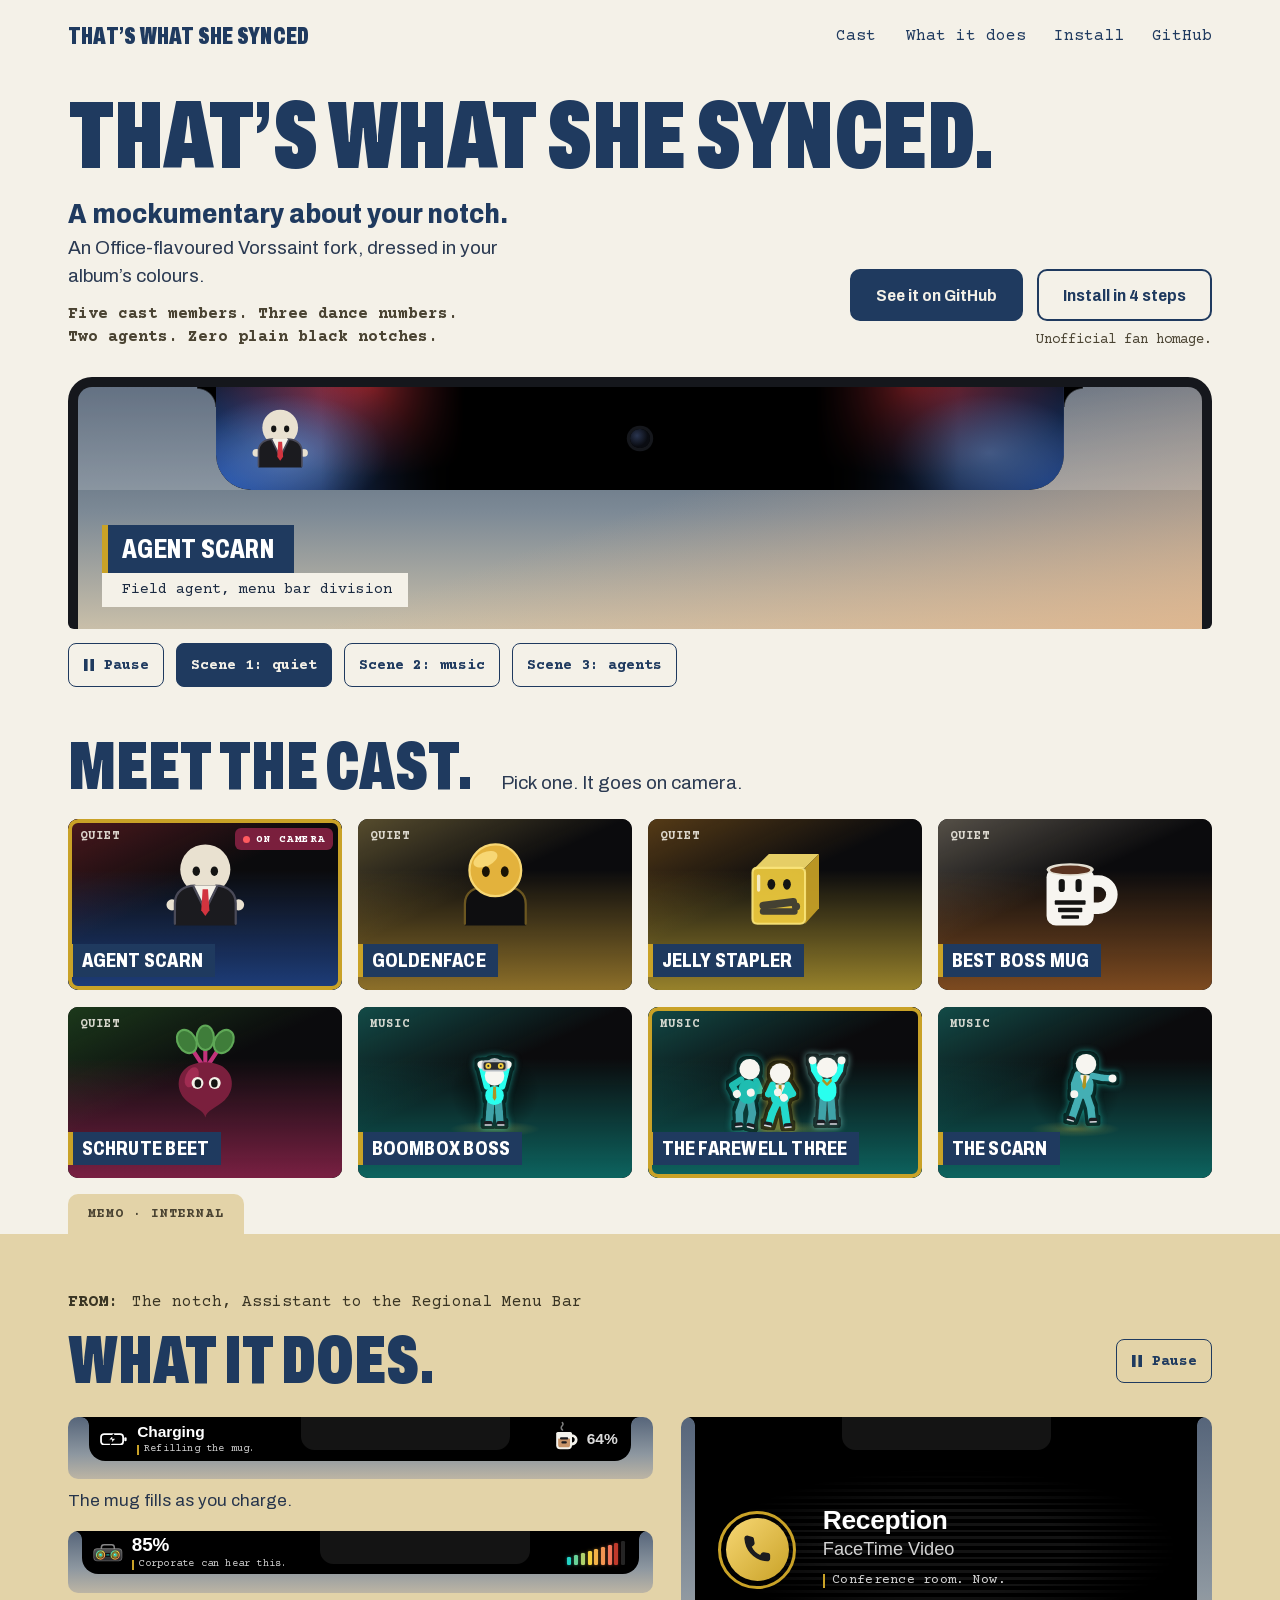
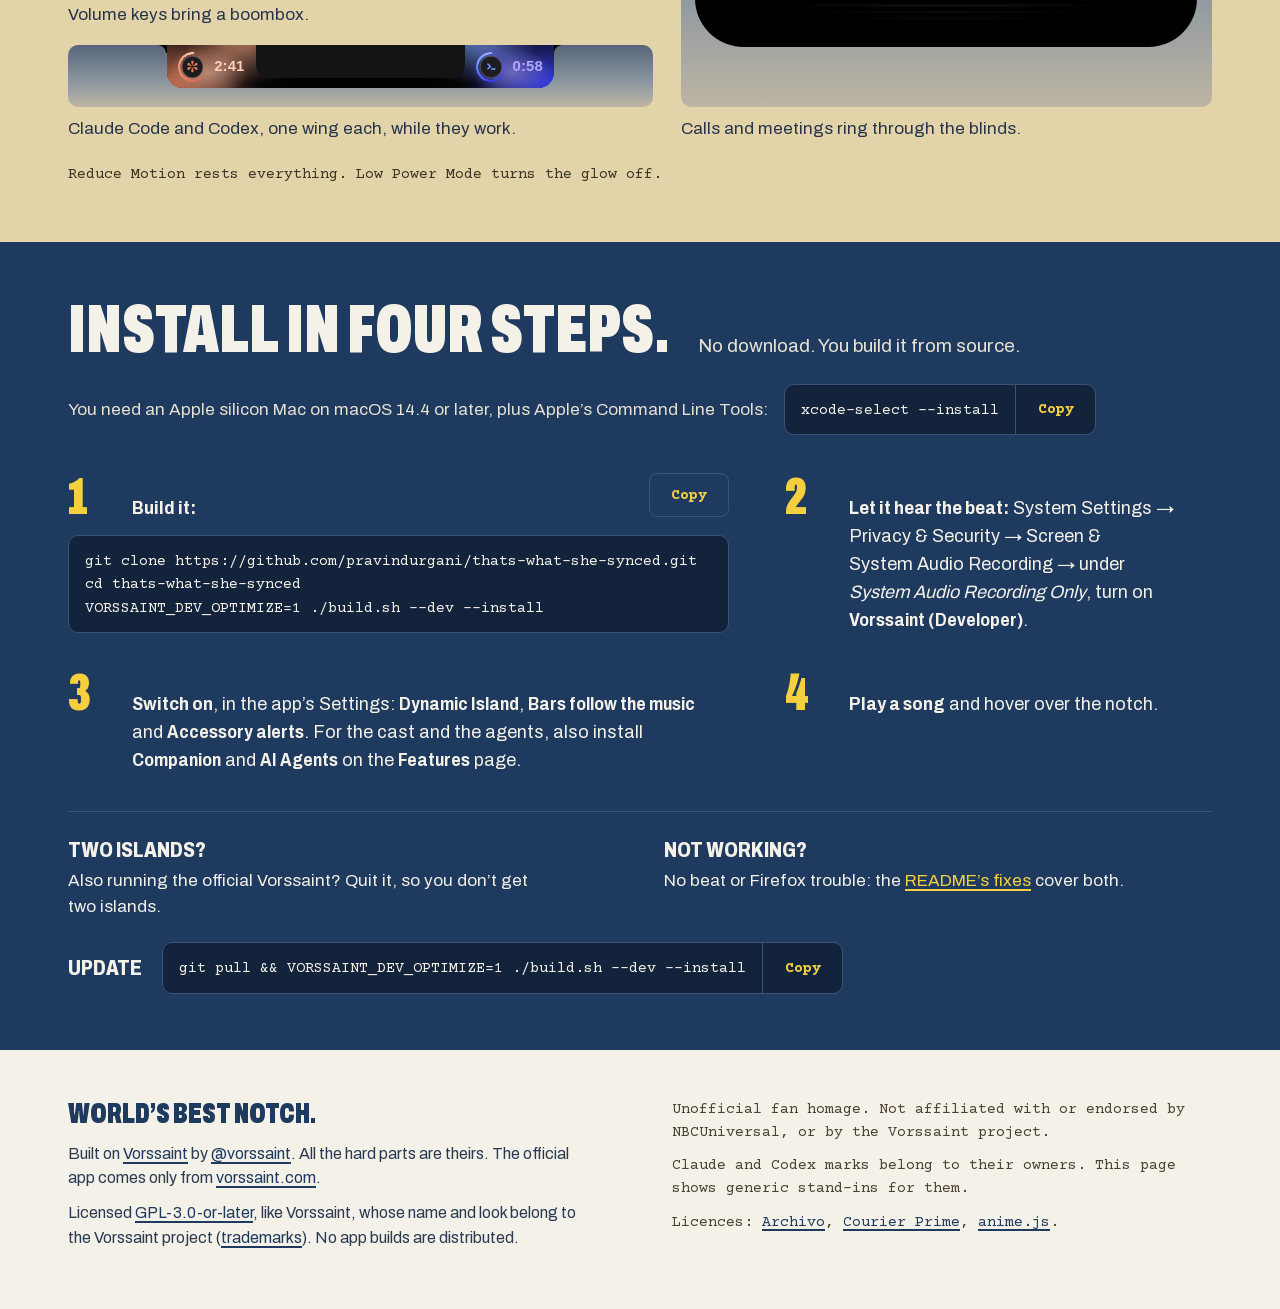
==== commit a9cd22d3: "Boombox Boss holds the app's boombox: 9 by 3.5, smaller cones Co-Authored-By: Claude Opus 5.5 <norep" ====
--- a/index.html
+++ b/index.html
@@ -109,7 +109,7 @@
       <button type="button" class="card" disabled data-who="jelly" aria-pressed="false"><span class="tile pal-jelly" aria-hidden="true"><span class="mem m-jelly pal-jelly idle"><svg viewBox="0 0 24 24" aria-hidden="true" focusable="false"><g class="hop"><g class="sq"><g class="tilt"><path d="M4.6 8L8 4.6H20.2L16.8 8Z" fill="#F8DF6E" fill-opacity=".92"/><path d="M16.8 8L20.2 4.6V17.8L16.8 21.6Z" fill="#C9A227" fill-opacity=".92"/><path d="M4 9.2Q4 8 5.2 8H15.6Q16.8 8 16.8 9.2V20.4Q16.8 21.6 15.6 21.6H5.2Q4 21.6 4 20.4Z" fill="#F4D03F" fill-opacity=".9"/><path d="M4 9.2Q4 8 5.2 8H15.6Q16.8 8 16.8 9.2V20.4Q16.8 21.6 15.6 21.6H5.2Q4 21.6 4 20.4Z" fill="none" stroke="#FBE67A" stroke-width=".5" stroke-opacity=".9"/><g opacity=".86"><rect x="5.8" y="17.8" width="9.2" height="1.6" rx=".8" fill="#2B2D31"/><rect x="5.8" y="15.2" width="9.2" height="1.9" rx=".95" fill="#2B2D31" transform="rotate(-7 15 17.4)"/><circle cx="14.6" cy="17.4" r="1" fill="#2B2D31"/></g><path d="M5.5 10V13.4" fill="none" stroke="#FFFFFF" stroke-width=".8" stroke-linecap="round" stroke-opacity=".7"/><g class="eyes"><ellipse class="ink" cx="8.6" cy="12" rx=".95" ry="1.3"/><ellipse class="ink" cx="12.4" cy="12" rx=".95" ry="1.3"/></g></g></g></g></svg></span></span><span class="cn">Jelly Stapler</span><span class="tag" aria-hidden="true">Quiet</span><span class="oncam" aria-hidden="true">On camera</span></button>
       <button type="button" class="card" disabled data-who="mug" aria-pressed="false"><span class="tile pal-mug" aria-hidden="true"><span class="mem m-mug pal-mug idle"><svg viewBox="0 0 24 24" aria-hidden="true" focusable="false"><g class="steam"><path d="M8 6.2Q6.9 4.8 8 3.4Q9.1 2 8 .8"/><path d="M10.8 5.8Q9.7 4.4 10.8 3Q11.9 1.6 10.8 .4"/><path d="M13.6 6.2Q12.5 4.8 13.6 3.4Q14.7 2 13.6 .8"/></g><g class="hop"><g class="sq"><g class="tilt"><path d="M16.2 11.2H17.6A3.3 3.3 0 0 1 17.6 17.8H16.2" fill="none" stroke="#F7F5F0" stroke-width="2.8" stroke-linecap="round"/><rect x="5" y="8" width="11.5" height="14" rx="2.3" fill="#F7F5F0"/><ellipse cx="10.75" cy="8.4" rx="5.75" ry="1.55" fill="#E4DFD2"/><ellipse cx="10.75" cy="8.5" rx="4.9" ry="1.05" fill="#5A3320"/><rect x="7" y="15.9" width="7.5" height="1.1" rx=".2" fill="#141413"/><rect x="7.8" y="17.7" width="5.9" height="1.1" rx=".2" fill="#141413"/><rect x="8.6" y="19.5" width="4.3" height=".9" rx=".2" fill="#141413"/><g class="eyes"><rect class="ink" x="7.95" y="10.7" width="1.5" height="3.2" rx=".75"/><rect class="ink" x="12.05" y="10.7" width="1.5" height="3.2" rx=".75"/></g></g></g></g></svg></span></span><span class="cn">Best Boss Mug</span><span class="tag" aria-hidden="true">Quiet</span><span class="oncam" aria-hidden="true">On camera</span></button>
       <button type="button" class="card" disabled data-who="beet" aria-pressed="false"><span class="tile pal-beet" aria-hidden="true"><span class="mem m-beet pal-beet idle"><svg viewBox="0 0 24 24" aria-hidden="true" focusable="false"><g class="hop"><g class="sq"><g class="tilt"><g class="leaf l1"><path d="M11.4 10.4L8.3 5.6" fill="none" stroke="#C2327A" stroke-width="1" stroke-linecap="round"/><ellipse cx="7.5" cy="4.5" rx="2.2" ry="3" fill="#3F7D3A" stroke="#5FA857" stroke-width=".5" transform="rotate(-30 7.5 4.5)"/></g><g class="leaf l3"><path d="M12.6 10.4L15.7 5.6" fill="none" stroke="#C2327A" stroke-width="1" stroke-linecap="round"/><ellipse cx="16.5" cy="4.5" rx="2.2" ry="3" fill="#3F7D3A" stroke="#5FA857" stroke-width=".5" transform="rotate(30 16.5 4.5)"/></g><g class="leaf l2"><path d="M12 10.4V5" fill="none" stroke="#C2327A" stroke-width="1" stroke-linecap="round"/><ellipse cx="12" cy="3.6" rx="2.1" ry="3" fill="#3F7D3A" stroke="#5FA857" stroke-width=".5"/></g><path class="bulb" d="M12 23C11.7 21.2 9.2 20.6 7.3 18.8C4.6 16.2 5 11.9 8.4 10.3C10.6 9.3 13.4 9.3 15.6 10.3C19 11.9 19.4 16.2 16.7 18.8C14.8 20.6 12.3 21.2 12 23Z" fill="#7A1F3D"/><ellipse cx="8.7" cy="13.2" rx="1.5" ry="2.6" fill="#A12C52" transform="rotate(24 8.7 13.2)"/><g class="eyes"><circle cx="10.1" cy="14.6" r="1.45" fill="#F4F1E8"/><circle cx="14.3" cy="14.6" r="1.45" fill="#F4F1E8"/><ellipse class="ink" cx="10.2" cy="14.7" rx=".8" ry="1"/><ellipse class="ink" cx="14.2" cy="14.7" rx=".8" ry="1"/></g></g></g></g></svg></span></span><span class="cn">Schrute Beet</span><span class="tag" aria-hidden="true">Quiet</span><span class="oncam" aria-hidden="true">On camera</span></button>
-      <button type="button" class="card" disabled data-dancer="boombox" aria-pressed="false"><span class="tile pal-teal" aria-hidden="true"><span class="dn solo dn-boombox pal-teal"><svg viewBox="0 -3.5 20 32" aria-hidden="true" focusable="false"><g transform="translate(10 26)"><g class="fig f-bb" filter="url(#dn-g0)"><g class="bop"><g class="body"><g transform="translate(-1.438 -8.655)"><g class="ll"><line class="lg" x1="0" y1="0" x2="-0.286" y2="3.625"/><g transform="translate(-0.286 3.625)"><g class="lk"><line class="lg" x1="0" y1="0" x2="-0.276" y2="3.5"/><rect class="sh" x="-2.351" y="3.23" width="3.4" height="1.8" rx=".9"/><line class="so" x1="-1.791" y1="4.78" x2="0.489" y2="4.78"/></g></g></g></g><g transform="translate(1.438 -8.655)"><g class="rl"><line class="lg" x1="0" y1="0" x2="0.286" y2="3.625"/><g transform="translate(0.286 3.625)"><g class="rk"><line class="lg" x1="0" y1="0" x2="0.276" y2="3.5"/><rect class="sh" x="-1.049" y="3.23" width="3.4" height="1.8" rx=".9"/><line class="so" x1="-0.489" y1="4.78" x2="1.791" y2="4.78"/></g></g></g></g><line class="to" x1="0" y1="-11.468" x2="0" y2="-11.28"/><path class="ti" d="M-.5 -14.72H.5L.69 -10.53L0 -9.405L-.69 -10.53Z"/><g transform="translate(-2.875 -14.78)"><g class="la"><line class="ar" x1="0" y1="0" x2="0" y2="4.375"/><g transform="translate(0 4.375)"><g class="lf"><line class="ar" x1="0" y1="0" x2="0" y2="4.125"/><circle class="hn" cx="0" cy="4.125" r="1.5"/></g></g></g></g><g transform="translate(2.875 -14.78)"><g class="ra"><line class="ar" x1="0" y1="0" x2="0" y2="4.375"/><g transform="translate(0 4.375)"><g class="rf"><line class="ar" x1="0" y1="0" x2="0" y2="4.125"/><circle class="hn" cx="0" cy="4.125" r="1.5"/></g></g></g></g><circle class="hd" cx="0" cy="-18.78" r="3.688"/><g transform="translate(0 -22.9)"><g class="box"><path class="hdl" d="M-2 -2.6Q0 -4.9 2 -2.6"/><rect class="bx" x="-5.625" y="-2.625" width="11.25" height="5.25" rx="1.31"/><circle class="cone" cx="-2.94" cy="0" r="1.56"/><circle class="cone" cx="2.94" cy="0" r="1.56"/><circle class="cap" cx="-2.94" cy="0" r=".55"/><circle class="cap" cx="2.94" cy="0" r=".55"/></g></g></g></g></g></g></svg></span></span><span class="cn">Boombox Boss<span class="sr-only">, dancer</span></span><span class="tag" aria-hidden="true">Music</span><span class="oncam" aria-hidden="true">On camera</span></button>
+      <button type="button" class="card" disabled data-dancer="boombox" aria-pressed="false"><span class="tile pal-teal" aria-hidden="true"><span class="dn solo dn-boombox pal-teal"><svg viewBox="0 -3.5 20 32" aria-hidden="true" focusable="false"><g transform="translate(10 26)"><g class="fig f-bb" filter="url(#dn-g0)"><g class="bop"><g class="body"><g transform="translate(-1.438 -8.655)"><g class="ll"><line class="lg" x1="0" y1="0" x2="-0.286" y2="3.625"/><g transform="translate(-0.286 3.625)"><g class="lk"><line class="lg" x1="0" y1="0" x2="-0.276" y2="3.5"/><rect class="sh" x="-2.351" y="3.23" width="3.4" height="1.8" rx=".9"/><line class="so" x1="-1.791" y1="4.78" x2="0.489" y2="4.78"/></g></g></g></g><g transform="translate(1.438 -8.655)"><g class="rl"><line class="lg" x1="0" y1="0" x2="0.286" y2="3.625"/><g transform="translate(0.286 3.625)"><g class="rk"><line class="lg" x1="0" y1="0" x2="0.276" y2="3.5"/><rect class="sh" x="-1.049" y="3.23" width="3.4" height="1.8" rx=".9"/><line class="so" x1="-0.489" y1="4.78" x2="1.791" y2="4.78"/></g></g></g></g><line class="to" x1="0" y1="-11.468" x2="0" y2="-11.28"/><path class="ti" d="M-.5 -14.72H.5L.69 -10.53L0 -9.405L-.69 -10.53Z"/><g transform="translate(-2.875 -14.78)"><g class="la"><line class="ar" x1="0" y1="0" x2="0" y2="4.375"/><g transform="translate(0 4.375)"><g class="lf"><line class="ar" x1="0" y1="0" x2="0" y2="4.125"/><circle class="hn" cx="0" cy="4.125" r="1.5"/></g></g></g></g><g transform="translate(2.875 -14.78)"><g class="ra"><line class="ar" x1="0" y1="0" x2="0" y2="4.375"/><g transform="translate(0 4.375)"><g class="rf"><line class="ar" x1="0" y1="0" x2="0" y2="4.125"/><circle class="hn" cx="0" cy="4.125" r="1.5"/></g></g></g></g><circle class="hd" cx="0" cy="-18.78" r="3.688"/><g transform="translate(0 -22.9)"><g class="box"><path class="hdl" d="M-2.2 -.725Q0 -2.6 2.2 -.725"/><rect class="bx" x="-4.5" y="-.875" width="9" height="3.5" rx="1.05"/><circle class="cone" cx="-2.35" cy=".875" r="1.1"/><circle class="cone" cx="2.35" cy=".875" r="1.1"/><circle class="cap" cx="-2.35" cy=".875" r=".4"/><circle class="cap" cx="2.35" cy=".875" r=".4"/></g></g></g></g></g></g></svg></span></span><span class="cn">Boombox Boss<span class="sr-only">, dancer</span></span><span class="tag" aria-hidden="true">Music</span><span class="oncam" aria-hidden="true">On camera</span></button>
       <button type="button" class="card" disabled data-dancer="three" aria-pressed="true"><span class="tile pal-teal" aria-hidden="true"><span class="dn dn-three pal-teal"><svg viewBox="0 -3.5 60 32" aria-hidden="true" focusable="false"><g transform="translate(14 26)"><g class="fig f-a" filter="url(#dn-g0)"><g class="bop"><g class="body"><g transform="translate(-1.438 -9.968)"><g class="ll"><line class="lg" x1="0" y1="0" x2="-0.288" y2="4.313"/><g transform="translate(-0.288 4.313)"><g class="lk"><line class="lg" x1="0" y1="0" x2="-0.275" y2="4.125"/><rect class="sh" x="-2.35" y="3.855" width="3.4" height="1.8" rx=".9"/><line class="so" x1="-1.79" y1="5.405" x2="0.49" y2="5.405"/></g></g></g></g><g transform="translate(1.438 -9.968)"><g class="rl"><line class="lg" x1="0" y1="0" x2="0.288" y2="4.313"/><g transform="translate(0.288 4.313)"><g class="rk"><line class="lg" x1="0" y1="0" x2="0.275" y2="4.125"/><rect class="sh" x="-1.05" y="3.855" width="3.4" height="1.8" rx=".9"/><line class="so" x1="-0.49" y1="5.405" x2="1.79" y2="5.405"/></g></g></g></g><line class="to" x1="0" y1="-14.655" x2="0" y2="-12.593"/><g transform="translate(-2.875 -17.968)"><g class="la"><line class="ar" x1="0" y1="0" x2="0" y2="3.875"/><g transform="translate(0 3.875)"><g class="lf"><line class="ar" x1="0" y1="0" x2="0" y2="3.688"/><circle class="hn" cx="0" cy="3.688" r="1.5"/></g></g></g></g><g transform="translate(2.875 -17.968)"><g class="ra"><line class="ar" x1="0" y1="0" x2="0" y2="3.875"/><g transform="translate(0 3.875)"><g class="rf"><line class="ar" x1="0" y1="0" x2="0" y2="3.688"/><circle class="hn" cx="0" cy="3.688" r="1.5"/></g></g></g></g><circle class="hd" cx="0" cy="-22.155" r="3.875"/></g></g></g></g><g transform="translate(30 26)"><g class="fig f-b" filter="url(#dn-g1)"><g class="bop"><g class="body"><g transform="translate(-1.438 -9.03)"><g class="ll"><line class="lg" x1="0" y1="0" x2="-0.286" y2="3.812"/><g transform="translate(-0.286 3.812)"><g class="lk"><line class="lg" x1="0" y1="0" x2="-0.277" y2="3.688"/><rect class="sh" x="-2.352" y="3.418" width="3.4" height="1.8" rx=".9"/><line class="so" x1="-1.792" y1="4.968" x2="0.488" y2="4.968"/></g></g></g></g><g transform="translate(1.438 -9.03)"><g class="rl"><line class="lg" x1="0" y1="0" x2="0.286" y2="3.812"/><g transform="translate(0.286 3.812)"><g class="rk"><line class="lg" x1="0" y1="0" x2="0.277" y2="3.688"/><rect class="sh" x="-1.048" y="3.418" width="3.4" height="1.8" rx=".9"/><line class="so" x1="-0.488" y1="4.968" x2="1.792" y2="4.968"/></g></g></g></g><line class="to" x1="0" y1="-13.03" x2="0" y2="-11.655"/><path class="shirt" d="M-2.1 -16.468H2.1L0 -11.843Z"/><path class="ti" d="M-.5 -16.283H.5L.69 -12.093L0 -10.968L-.69 -12.093Z"/><g transform="translate(-2.875 -16.343)"><g class="la"><line class="ar" x1="0" y1="0" x2="0" y2="3.875"/><g transform="translate(0 3.875)"><g class="lf"><line class="ar" x1="0" y1="0" x2="0" y2="3.688"/><circle class="hn" cx="0" cy="3.688" r="1.5"/></g></g></g></g><g transform="translate(2.875 -16.343)"><g class="ra"><line class="ar" x1="0" y1="0" x2="0" y2="3.875"/><g transform="translate(0 3.875)"><g class="rf"><line class="ar" x1="0" y1="0" x2="0" y2="3.688"/><circle class="hn" cx="0" cy="3.688" r="1.5"/></g></g></g></g><circle class="hd" cx="0" cy="-20.53" r="3.875"/></g></g></g></g><g transform="translate(46 26)"><g class="fig f-c" filter="url(#dn-g2)"><g class="bop"><g class="body"><g transform="translate(-1.438 -9.593)"><g class="ll"><line class="lg" x1="0" y1="0" x2="-0.288" y2="4.125"/><g transform="translate(-0.288 4.125)"><g class="lk"><line class="lg" x1="0" y1="0" x2="-0.275" y2="3.938"/><rect class="sh" x="-2.35" y="3.668" width="3.4" height="1.8" rx=".9"/><line class="so" x1="-1.79" y1="5.218" x2="0.49" y2="5.218"/></g></g></g></g><g transform="translate(1.438 -9.593)"><g class="rl"><line class="lg" x1="0" y1="0" x2="0.288" y2="4.125"/><g transform="translate(0.288 4.125)"><g class="rk"><line class="lg" x1="0" y1="0" x2="0.275" y2="3.938"/><rect class="sh" x="-1.05" y="3.668" width="3.4" height="1.8" rx=".9"/><line class="so" x1="-0.49" y1="5.218" x2="1.79" y2="5.218"/></g></g></g></g><line class="to" x1="0" y1="-13.905" x2="0" y2="-12.218"/><path class="co" d="M-2.1 -17.343L0 -15.093L2.1 -17.343"/><g transform="translate(-2.875 -17.218)"><g class="la"><line class="ar" x1="0" y1="0" x2="0" y2="3.875"/><g transform="translate(0 3.875)"><g class="lf"><line class="ar" x1="0" y1="0" x2="0" y2="3.688"/><circle class="hn" cx="0" cy="3.688" r="1.5"/></g></g></g></g><g transform="translate(2.875 -17.218)"><g class="ra"><line class="ar" x1="0" y1="0" x2="0" y2="3.875"/><g transform="translate(0 3.875)"><g class="rf"><line class="ar" x1="0" y1="0" x2="0" y2="3.688"/><circle class="hn" cx="0" cy="3.688" r="1.5"/></g></g></g></g><circle class="hd" cx="0" cy="-21.405" r="3.875"/></g></g></g></g></svg></span></span><span class="cn">The Farewell Three<span class="sr-only">, dancers</span></span><span class="tag" aria-hidden="true">Music</span><span class="oncam" aria-hidden="true">On camera</span></button>
       <button type="button" class="card" disabled data-dancer="scarn" aria-pressed="false"><span class="tile pal-teal" aria-hidden="true"><span class="dn solo dn-scarn pal-teal"><svg viewBox="0 -3.5 20 32" aria-hidden="true" focusable="false"><g transform="translate(10 26)"><g class="fig f-sc" filter="url(#dn-g0)"><g class="bop"><g class="body"><g transform="translate(-1.438 -9.968)"><g class="ll"><line class="lg" x1="0" y1="0" x2="-0.288" y2="4.313"/><g transform="translate(-0.288 4.313)"><g class="lk"><line class="lg" x1="0" y1="0" x2="-0.275" y2="4.125"/><rect class="sh" x="-2.35" y="3.855" width="3.4" height="1.8" rx=".9"/><line class="so" x1="-1.79" y1="5.405" x2="0.49" y2="5.405"/></g></g></g></g><g transform="translate(1.438 -9.968)"><g class="rl"><line class="lg" x1="0" y1="0" x2="0.288" y2="4.313"/><g transform="translate(0.288 4.313)"><g class="rk"><line class="lg" x1="0" y1="0" x2="0.275" y2="4.125"/><rect class="sh" x="-1.05" y="3.855" width="3.4" height="1.8" rx=".9"/><line class="so" x1="-0.49" y1="5.405" x2="1.79" y2="5.405"/></g></g></g></g><line class="to" x1="0" y1="-14.655" x2="0" y2="-12.593"/><path class="shirt" d="M-2.1 -18.093H2.1L0 -13.468Z"/><path class="ti" d="M-.5 -17.908H.5L.69 -13.718L0 -12.593L-.69 -13.718Z"/><g transform="translate(-2.875 -17.968)"><g class="la"><line class="ar" x1="0" y1="0" x2="0" y2="3.875"/><g transform="translate(0 3.875)"><g class="lf"><line class="ar" x1="0" y1="0" x2="0" y2="3.688"/><circle class="hn" cx="0" cy="3.688" r="1.5"/></g></g></g></g><g transform="translate(2.875 -17.968)"><g class="ra"><line class="ar" x1="0" y1="0" x2="0" y2="3.875"/><g transform="translate(0 3.875)"><g class="rf"><line class="ar" x1="0" y1="0" x2="0" y2="3.688"/><circle class="hn" cx="0" cy="3.688" r="1.5"/></g></g></g></g><circle class="hd" cx="0" cy="-22.155" r="3.875"/></g></g></g></g></svg></span></span><span class="cn">The Scarn<span class="sr-only">, dancer</span></span><span class="tag" aria-hidden="true">Music</span><span class="oncam" aria-hidden="true">On camera</span></button>
     </div>
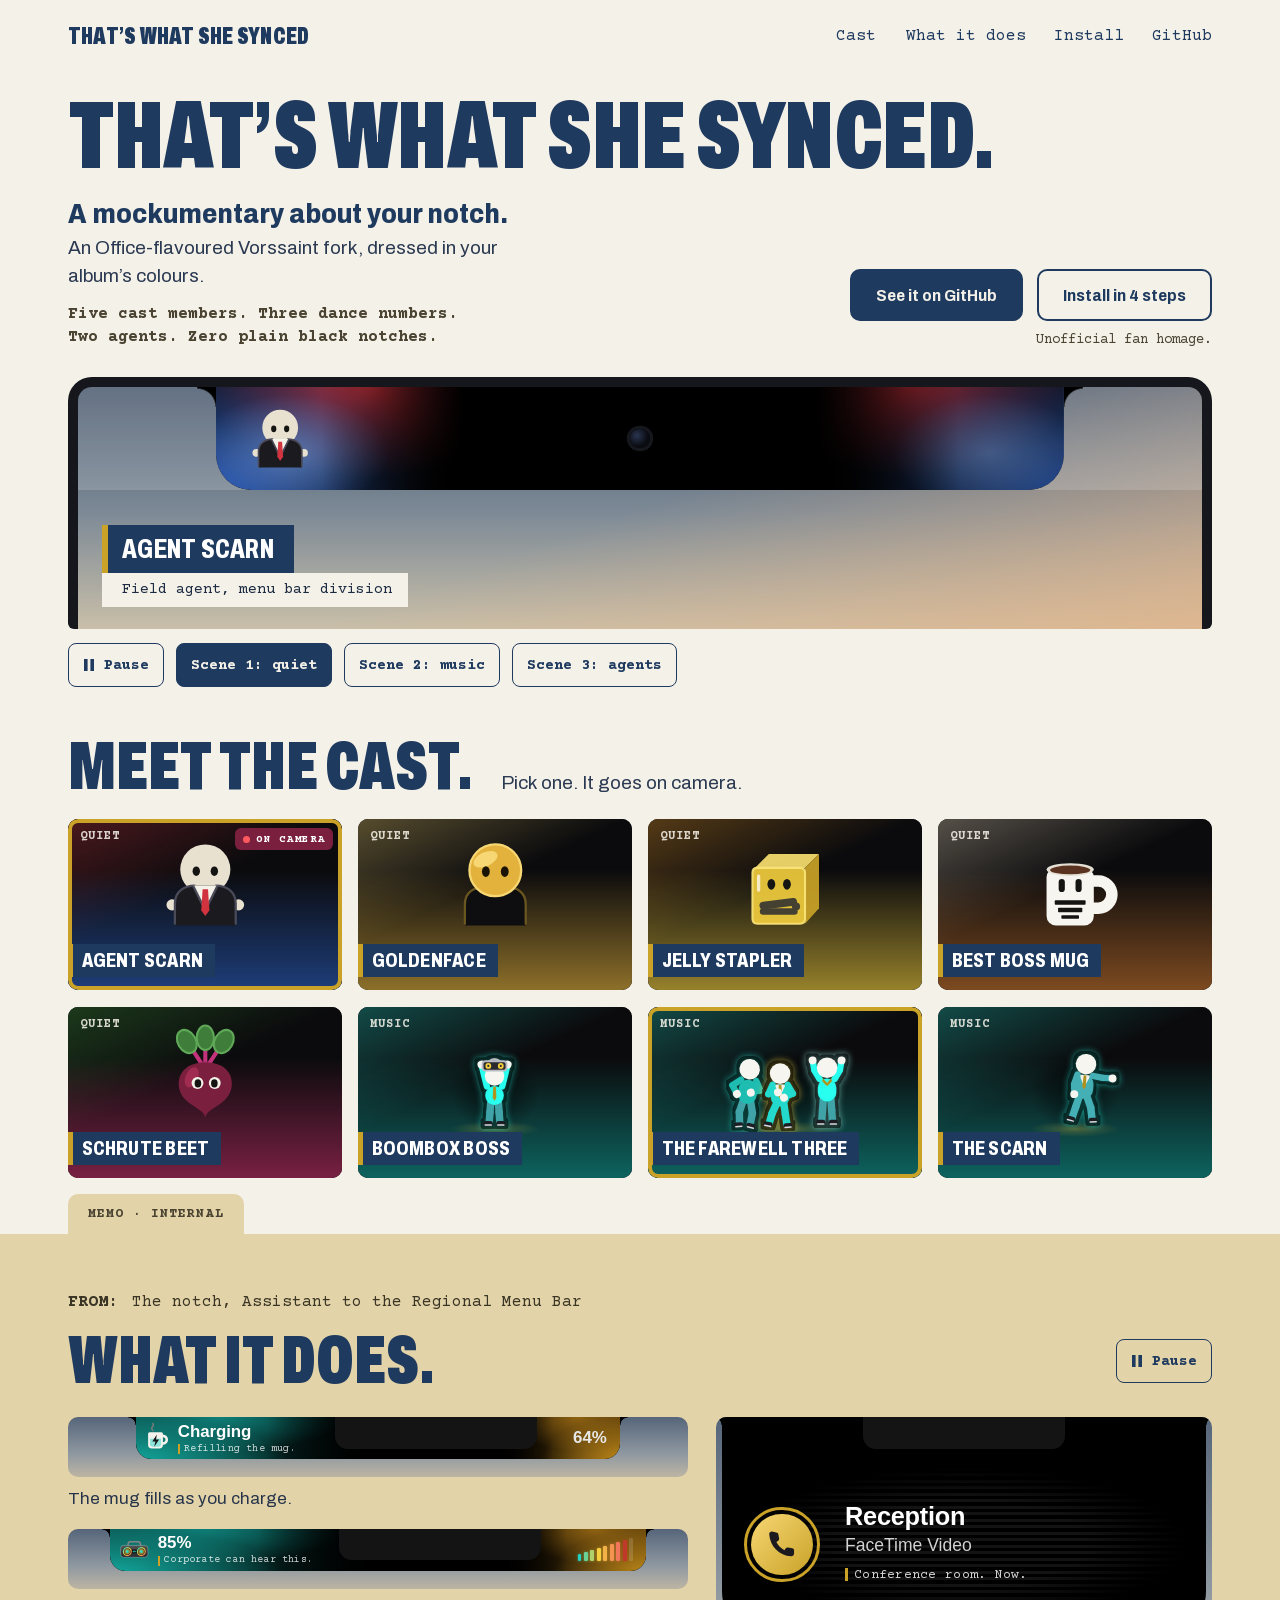
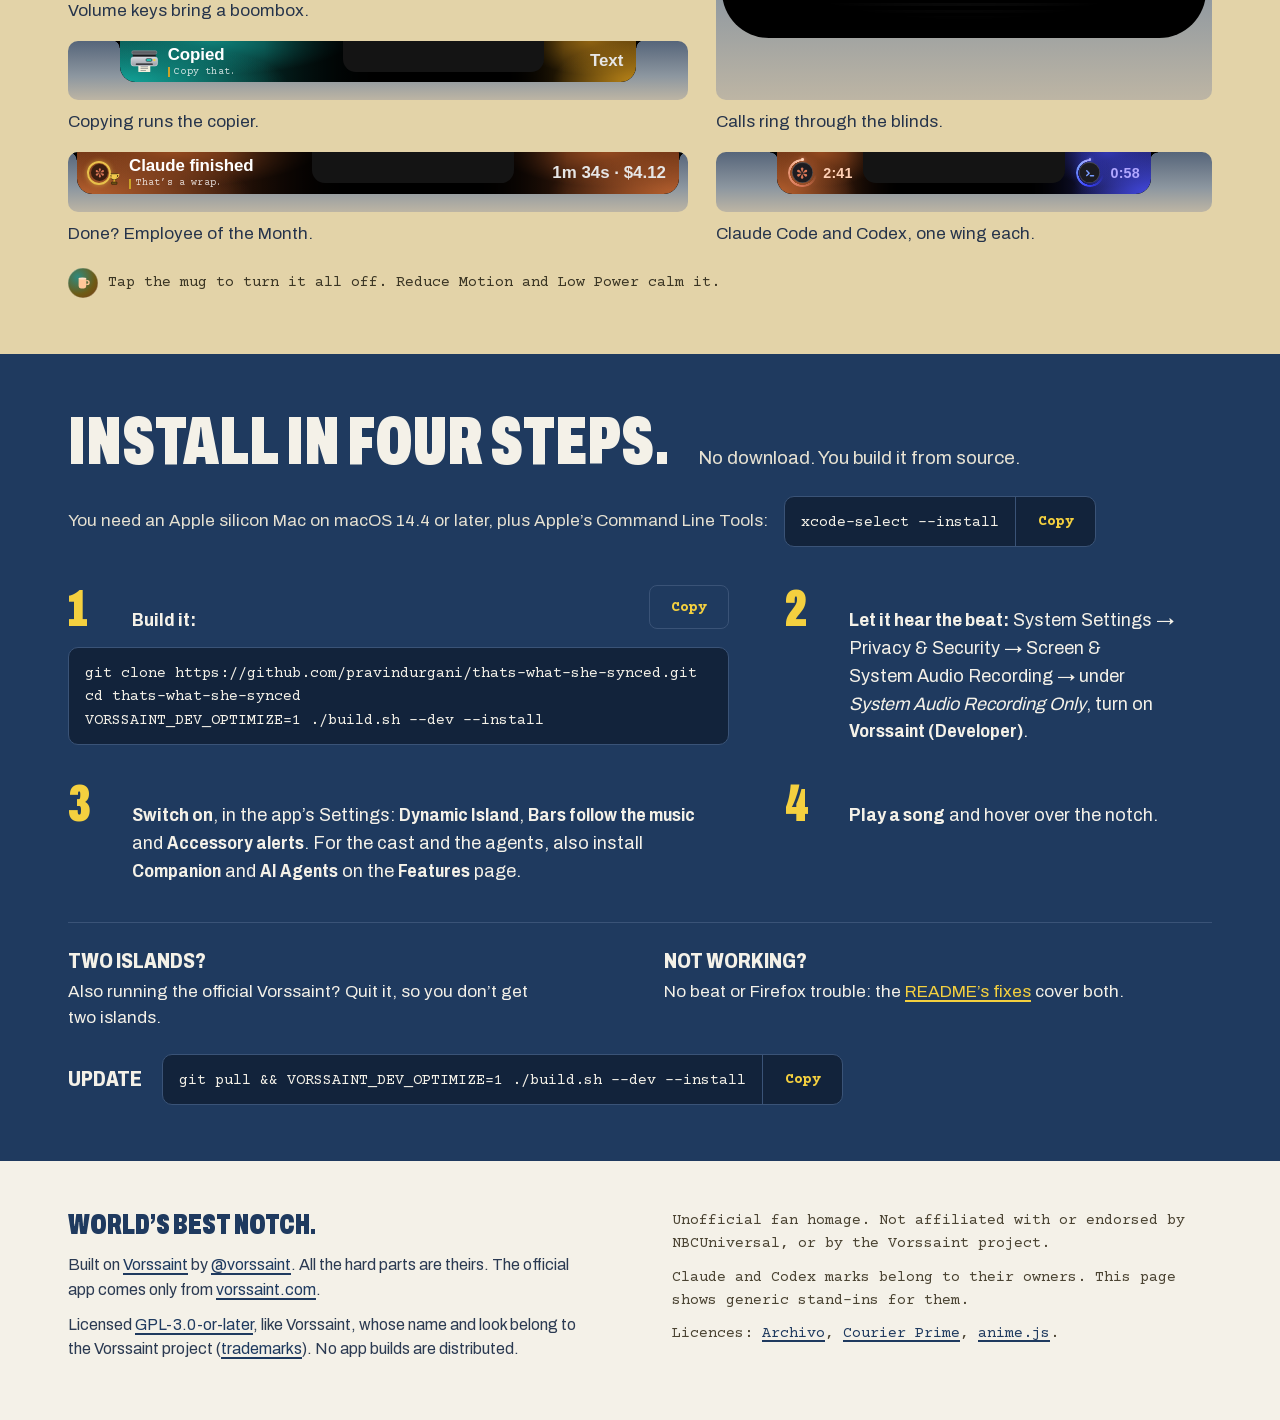
==== commit f0b2a5de: "What it does: the copier, Employee of the Month and the mug button - Copier strip as the app draws i" ====
--- a/index.html
+++ b/index.html
@@ -130,17 +130,14 @@
       <div class="notices" data-notices>
         <div class="ncol">
           <figure class="notice" data-moment>
-            <div class="nk" role="img" aria-label="A charging notice in the notch: a battery with a bolt and Charging on the left, a white mug filling with coffee and 64 percent on the right. Caption: Refilling the mug.">
+            <div class="nk" role="img" aria-label="A charging notice in the notch: a white mug with a lightning bolt filling with coffee and Charging on the left, 64 percent on the right. Caption: Refilling the mug.">
               <div class="strip s-charge">
-                <span class="hc"></span>
-                <div class="w l">
-                  <svg class="batt" data-m="bolt" viewBox="0 0 22 10" aria-hidden="true" focusable="false"><rect x=".8" y=".8" width="17.6" height="8.4" rx="2.4" fill="none" stroke="#FFFFFF" stroke-width="1.4"/><rect x="19.3" y="3.4" width="1.9" height="3.2" rx=".9" fill="#FFFFFF"/><path d="M10.9 .9L6.4 5.7H9.3L8.3 9.1L13 4.2H10.1Z" fill="#FFFFFF" stroke="#000000" stroke-width=".9" stroke-linejoin="round"/></svg>
+                <span class="sg l g-teal"></span><span class="sg r g-gold"></span><span class="hc"></span>
+                <div class="w l">
+                  <span class="mugwrap" data-m="punch"><svg class="mugn" viewBox="0 0 20 24" aria-hidden="true" focusable="false"><defs><clipPath id="mg-win"><path d="M2.6 10H12.8V19.2A2.2 2.2 0 0 1 10.6 21.4H4.8A2.2 2.2 0 0 1 2.6 19.2Z"/></clipPath></defs><path class="steam" d="M5.4 6.8C3.9 5.6 4 4.3 5.1 3.2C6.1 2.2 5.9 1.2 5.2 .5"/><rect class="stream" x="7" y="-3" width="1.4" height="13" rx=".7"/><path d="M13.4 11.6H14.4A3.5 3.5 0 0 1 14.4 18.6H13.4" fill="none" stroke="#F4F2EC" stroke-width="2.4" stroke-linecap="round"/><path d="M2.4 8.4H13Q14.4 8.4 14.4 9.8V19.6A3.4 3.4 0 0 1 11 23H4.4A3.4 3.4 0 0 1 1 19.6V9.8Q1 8.4 2.4 8.4Z" fill="#F4F2EC"/><g clip-path="url(#mg-win)"><rect class="lvl" x="2.6" y="10" width="10.2" height="11.4"/></g><path class="bolt" data-m="bolt" d="M8.9 10.4L4.8 16.7H7.6L6.5 21.6L11 15H8.2Z"/></svg></span>
                   <span class="l3" data-m="word"><span class="t1">Charging</span><span class="cap">Refilling the mug.</span></span>
                 </div>
-                <div class="w r">
-                  <span class="mugwrap" data-m="punch"><svg class="mugn" viewBox="0 0 20 24" aria-hidden="true" focusable="false"><defs><clipPath id="mg-win"><path d="M2.6 10H12.8V19.2A2.2 2.2 0 0 1 10.6 21.4H4.8A2.2 2.2 0 0 1 2.6 19.2Z"/></clipPath></defs><path class="steam" d="M6.4 6.8C4.9 5.6 5 4.3 6.1 3.2C7.1 2.2 6.9 1.2 6.2 .5"/><rect class="stream" x="7" y="-3" width="1.4" height="13" rx=".7"/><path d="M13.4 11.6H14.4A3.5 3.5 0 0 1 14.4 18.6H13.4" fill="none" stroke="#F4F2EC" stroke-width="2.4" stroke-linecap="round"/><path d="M2.4 8.4H13Q14.4 8.4 14.4 9.8V19.6A3.4 3.4 0 0 1 11 23H4.4A3.4 3.4 0 0 1 1 19.6V9.8Q1 8.4 2.4 8.4Z" fill="#F4F2EC"/><g clip-path="url(#mg-win)"><rect class="lvl" x="2.6" y="10" width="10.2" height="11.4"/></g><rect x="4.2" y="13" width="7" height="1.8" rx=".9" fill="#1C1B1F"/><rect x="5.4" y="16.4" width="4.6" height="1.8" rx=".9" fill="#1C1B1F"/></svg></span>
-                  <span class="tv" data-m="word">64%</span>
-                </div>
+                <div class="w r"><span class="tv" data-m="word">64%</span></div>
               </div>
             </div>
             <figcaption>The mug fills as you charge.</figcaption>
@@ -148,10 +145,10 @@
           <figure class="notice">
             <div class="nk" role="img" aria-label="A volume notice in the notch: a small boombox, 85 percent, and a nine-step meter with eight lit, the top lit one in red. Caption: Corporate can hear this.">
               <div class="strip s-vol">
-                <span class="hc"></span>
+                <span class="sg l g-teal"></span><span class="sg r g-gold"></span><span class="hc"></span>
                 <div class="w l">
                   <svg class="minibox" viewBox="0 0 22 13" aria-hidden="true" focusable="false"><defs><linearGradient id="bx-body" x1="0" y1="0" x2="0" y2="1"><stop offset="0" stop-color="#545454"/><stop offset="1" stop-color="#2A2A2E"/></linearGradient><radialGradient id="bx-cone"><stop offset="0" stop-color="#22D3C5" stop-opacity=".95"/><stop offset=".6" stop-color="#F4D03F" stop-opacity=".6"/><stop offset="1" stop-color="#1A1A1A"/></radialGradient><linearGradient id="bx-ring" x1="0" y1="0" x2="1" y2="1"><stop offset="0" stop-color="#22D3C5"/><stop offset=".5" stop-color="#F4D03F"/><stop offset="1" stop-color="#F2765A"/></linearGradient></defs><rect x="6.2" y=".6" width="9.6" height="5" rx="2" fill="none" stroke="#858585" stroke-width="1.1"/><rect x=".5" y="3.4" width="21" height="9.1" rx="2.4" fill="url(#bx-body)" stroke="#FFFFFF" stroke-opacity=".32" stroke-width=".6"/><rect x="8.8" y="6.6" width="4.4" height="3" rx=".6" fill="#121212"/><rect x="9.8" y="7.6" width="2.4" height="1" rx=".3" fill="#22D3C5" fill-opacity=".75"/><g class="cone"><circle cx="5.6" cy="8.1" r="3.5" fill="#0F0F0F"/><circle cx="5.6" cy="8.1" r="2.7" fill="url(#bx-cone)"/><circle cx="5.6" cy="8.1" r="3.05" fill="none" stroke="url(#bx-ring)" stroke-width=".9"/><circle cx="5.6" cy="8.1" r="1.05" fill="#22D3C5"/><circle cx="5.25" cy="7.75" r=".38" fill="#FFFFFF" fill-opacity=".7"/></g><g class="cone"><circle cx="16.4" cy="8.1" r="3.5" fill="#0F0F0F"/><circle cx="16.4" cy="8.1" r="2.7" fill="url(#bx-cone)"/><circle cx="16.4" cy="8.1" r="3.05" fill="none" stroke="url(#bx-ring)" stroke-width=".9"/><circle cx="16.4" cy="8.1" r="1.05" fill="#22D3C5"/><circle cx="16.05" cy="7.75" r=".38" fill="#FFFFFF" fill-opacity=".7"/></g></svg>
-                  <span class="l3"><span class="t1 big">85%</span><span class="cap">Corporate can hear this.</span></span>
+                  <span class="l3"><span class="t1">85%</span><span class="cap">Corporate can hear this.</span></span>
                 </div>
                 <div class="w r">
                   <span class="vu"><i class="on" style="--c:#22D3C5"></i><i class="on" style="--c:#68D298"></i><i class="on" style="--c:#AED16C"></i><i class="on" style="--c:#F4D03F"></i><i class="on" style="--c:#F3B248"></i><i class="on" style="--c:#F39451"></i><i class="on" style="--c:#F2765A"></i><i class="on hot" style="--c:#C0392B"></i><i class="hot"></i></span>
@@ -160,19 +157,35 @@
             </div>
             <figcaption>Volume keys bring a boombox.</figcaption>
           </figure>
-          <figure class="notice">
-            <div class="nk" role="img" aria-label="The notch while two agents work: a stand-in for Claude Code's mark in a comet ring on the left wing, 2 minutes 41 seconds, and a stand-in for Codex on the right, 58 seconds.">
-              <div class="strip s-agents">
-                <span class="glow l pal-claude"></span><span class="glow r pal-codex"></span>
-                <span class="hc"></span>
-                <div class="w l pal-claude"><span class="ag"><span class="halo"></span><span class="disc"><svg viewBox="-8 -8 16 16" aria-hidden="true" focusable="false"><g fill="#D97757"><path transform="rotate(0)" d="M0 -.6L-1.25 -4.1A1.45 1.45 0 1 1 1.25 -4.1Z"/><path transform="rotate(60)" d="M0 -.6L-1.25 -4.1A1.45 1.45 0 1 1 1.25 -4.1Z"/><path transform="rotate(120)" d="M0 -.6L-1.25 -4.1A1.45 1.45 0 1 1 1.25 -4.1Z"/><path transform="rotate(180)" d="M0 -.6L-1.25 -4.1A1.45 1.45 0 1 1 1.25 -4.1Z"/><path transform="rotate(240)" d="M0 -.6L-1.25 -4.1A1.45 1.45 0 1 1 1.25 -4.1Z"/><path transform="rotate(300)" d="M0 -.6L-1.25 -4.1A1.45 1.45 0 1 1 1.25 -4.1Z"/></g></svg></span><span class="ring"></span><span class="head"></span></span><span class="rd">2:41</span></div>
-                <div class="w r pal-codex"><span class="ag"><span class="halo"></span><span class="disc"><svg viewBox="0 0 16 16" aria-hidden="true" focusable="false"><g fill="none" stroke="#7A9DFF" stroke-width="1.6" stroke-linecap="round" stroke-linejoin="round"><path d="M4.2 5.4L6.9 8L4.2 10.6"/><path d="M8.3 10.9H11.8"/></g></svg></span><span class="ring"></span><span class="head"></span></span><span class="rd">0:58</span></div>
-              </div>
-            </div>
-            <figcaption>Claude Code and Codex, one wing each, while they work.</figcaption>
+          <figure class="notice" data-copier>
+            <div class="nk" role="img" aria-label="A copy notice in the notch: an office copier with a sheet coming out and Copied on the left, Text on the right. Caption: Copy that.">
+              <div class="strip s-copy">
+                <span class="sg l g-teal"></span><span class="sg r g-gold"></span><span class="hc"></span>
+                <div class="w l">
+                  <svg class="copier" viewBox="0 0 22 18" aria-hidden="true" focusable="false"><defs><linearGradient id="cp-body" x1="0" y1="0" x2="0" y2="1"><stop offset="0" stop-color="#D3D6DC"/><stop offset="1" stop-color="#9A9EA6"/></linearGradient><clipPath id="cp-out"><rect x="0" y="11.2" width="22" height="7"/></clipPath><clipPath id="cp-glass"><rect x="2.2" y="3.1" width="17.6" height="2.4"/></clipPath></defs><rect x="2.2" y="3.1" width="17.6" height="2.4" fill="#1A1A1D"/><g clip-path="url(#cp-glass)"><g class="scan"><rect x="-1" y="3.1" width="6" height="2.4" fill="#E0566B" fill-opacity=".55"/><rect x="1.4" y="3.1" width="1.2" height="2.4" fill="#FFFFFF"/></g></g><rect x="1.4" y=".6" width="19.2" height="2.6" rx="1.1" fill="#5E6066" stroke="#8C8E94" stroke-width=".5"/><g clip-path="url(#cp-out)"><g class="sheet"><rect x="6.4" y="10.6" width="9.2" height="6.4" rx=".5" fill="#F2EEDC"/><rect x="8" y="12.6" width="6" height=".6" rx=".3" fill="#8C8C8C"/><rect x="8" y="14.1" width="6" height=".6" rx=".3" fill="#8C8C8C"/><rect x="8" y="15.6" width="4.4" height=".6" rx=".3" fill="#8C8C8C"/></g></g><rect x=".8" y="5.3" width="20.4" height="7" rx="2" fill="url(#cp-body)" stroke="#ECEEF2" stroke-opacity=".7" stroke-width=".5"/><rect x="12.4" y="6.7" width="4.4" height="2" rx=".7" fill="#22D3C5" stroke="#26282E" stroke-width=".5"/><circle cx="18.7" cy="7.7" r=".9" fill="#F4D03F"/><rect x="4.4" y="10.4" width="13.2" height="1" rx=".5" fill="#1A1A1E"/></svg>
+                  <span class="l3"><span class="t1">Copied</span><span class="cap">Copy that.</span></span>
+                </div>
+                <div class="w r"><span class="tv">Text</span></div>
+              </div>
+            </div>
+            <figcaption>Copying runs the copier.</figcaption>
+          </figure>
+          <figure class="notice" data-finish>
+            <div class="nk" role="img" aria-label="An agent-finished notice in the notch: a stand-in for Claude's mark in a gold ring with a small gold trophy, Claude finished, and 1 minute 34 seconds, 4 dollars 12 on the right. Caption: That's a wrap.">
+              <div class="strip s-finish">
+                <span class="sg l g-claude"></span><span class="sg r g-claude"></span><span class="hc"></span>
+                <div class="w l">
+                  <span class="eotm"><span class="gold"></span><span class="disc"><svg viewBox="-8 -8 16 16" aria-hidden="true" focusable="false"><g fill="#D97757"><path transform="rotate(0)" d="M0 -.6L-1.25 -4.1A1.45 1.45 0 1 1 1.25 -4.1Z"/><path transform="rotate(60)" d="M0 -.6L-1.25 -4.1A1.45 1.45 0 1 1 1.25 -4.1Z"/><path transform="rotate(120)" d="M0 -.6L-1.25 -4.1A1.45 1.45 0 1 1 1.25 -4.1Z"/><path transform="rotate(180)" d="M0 -.6L-1.25 -4.1A1.45 1.45 0 1 1 1.25 -4.1Z"/><path transform="rotate(240)" d="M0 -.6L-1.25 -4.1A1.45 1.45 0 1 1 1.25 -4.1Z"/><path transform="rotate(300)" d="M0 -.6L-1.25 -4.1A1.45 1.45 0 1 1 1.25 -4.1Z"/></g></svg></span><svg class="trophy" viewBox="0 0 10 11" aria-hidden="true" focusable="false"><path d="M2.4 1.4H7.6V3.8A2.6 2.6 0 0 1 2.4 3.8Z" fill="#F2C94C" stroke="#1A1408" stroke-width=".5"/><path d="M2.4 2H1.2Q1 4.2 2.9 4.8M7.6 2H8.8Q9 4.2 7.1 4.8" fill="none" stroke="#F2C94C" stroke-width=".8" stroke-linecap="round"/><path d="M4.4 6.3H5.6L5.9 8H4.1Z" fill="#D9A82E"/><rect x="2.8" y="8" width="4.4" height="1.9" rx=".4" fill="#6E5214" stroke="#1A1408" stroke-width=".4"/></svg><span class="confetti" aria-hidden="true"><i></i><i></i><i></i><i></i><i></i><i></i><i></i><i></i><i></i><i></i></span></span>
+                  <span class="l3"><span class="t1 b">Claude finished</span><span class="cap">That’s a wrap.</span></span>
+                </div>
+                <div class="w r"><span class="tv">1m 34s · $4.12</span></div>
+              </div>
+            </div>
+            <figcaption>Done? Employee of the Month.</figcaption>
           </figure>
         </div>
-        <figure class="notice callf">
+        <div class="ncol">
+          <figure class="notice callf">
           <div class="nk" role="img" aria-label="An incoming call in the notch: Reception, FaceTime Video, a ringing yellow phone in front of office blinds. Caption: Conference room. Now.">
             <div class="ccard">
               <span class="hc"></span>
@@ -181,10 +194,22 @@
               <span class="who"><span class="t1">Reception</span><span class="t2">FaceTime Video</span><span class="cap">Conference room. Now.</span></span>
             </div>
           </div>
-          <figcaption>Calls and meetings ring through the blinds.</figcaption>
+          <figcaption>Calls ring through the blinds.</figcaption>
         </figure>
-      </div>
-      <p class="calm">Reduce Motion rests everything. Low Power Mode turns the glow off.</p>
+          <figure class="notice">
+            <div class="nk" role="img" aria-label="The notch while two agents work: a stand-in for Claude Code's mark in a comet ring on the left wing, 2 minutes 41 seconds, and a stand-in for Codex on the right, 58 seconds.">
+              <div class="strip s-agents">
+                <span class="sg l g-claude"></span><span class="sg r g-codex"></span>
+                <span class="hc"></span>
+                <div class="w l pal-claude"><span class="ag"><span class="halo"></span><span class="disc"><svg viewBox="-8 -8 16 16" aria-hidden="true" focusable="false"><g fill="#D97757"><path transform="rotate(0)" d="M0 -.6L-1.25 -4.1A1.45 1.45 0 1 1 1.25 -4.1Z"/><path transform="rotate(60)" d="M0 -.6L-1.25 -4.1A1.45 1.45 0 1 1 1.25 -4.1Z"/><path transform="rotate(120)" d="M0 -.6L-1.25 -4.1A1.45 1.45 0 1 1 1.25 -4.1Z"/><path transform="rotate(180)" d="M0 -.6L-1.25 -4.1A1.45 1.45 0 1 1 1.25 -4.1Z"/><path transform="rotate(240)" d="M0 -.6L-1.25 -4.1A1.45 1.45 0 1 1 1.25 -4.1Z"/><path transform="rotate(300)" d="M0 -.6L-1.25 -4.1A1.45 1.45 0 1 1 1.25 -4.1Z"/></g></svg></span><span class="ring"></span><span class="head"></span></span><span class="rd">2:41</span></div>
+                <div class="w r pal-codex"><span class="ag"><span class="halo"></span><span class="disc"><svg viewBox="0 0 16 16" aria-hidden="true" focusable="false"><g fill="none" stroke="#7A9DFF" stroke-width="1.6" stroke-linecap="round" stroke-linejoin="round"><path d="M4.2 5.4L6.9 8L4.2 10.6"/><path d="M8.3 10.9H11.8"/></g></svg></span><span class="ring"></span><span class="head"></span></span><span class="rd">0:58</span></div>
+              </div>
+            </div>
+            <figcaption>Claude Code and Codex, one wing each.</figcaption>
+          </figure>
+        </div>
+      </div>
+      <p class="calm"><span class="bubble" aria-hidden="true"><svg viewBox="0 0 16 16" focusable="false"><path d="M3.4 4.2H10.6V11.4A2.2 2.2 0 0 1 8.4 13.6H5.6A2.2 2.2 0 0 1 3.4 11.4Z" fill="#FFC79A"/><ellipse cx="7" cy="4.2" rx="3.6" ry="1" fill="#FFE2C8"/><path d="M10.6 6.2H11.4A1.8 1.8 0 0 1 11.4 9.8H10.6" fill="none" stroke="#FFC79A" stroke-width="1.3"/></svg></span>Tap the mug to turn it all off. Reduce Motion and Low Power calm it.</p>
     </div>
   </section>
 
--- a/assets/site.css
+++ b/assets/site.css
@@ -413,20 +413,39 @@
 .memohead dt { font-weight: 700; }
 .memohead dd { margin: 0; }
 .memo .ctl:hover { background: #F0E6C8; }
-/* four notices, drawn in points from the app's renders (office-renders, volume-moment) and zoomed together by --zn:
-   three closed strips (charge, volume, agents) around a 155 pt camera housing, and the call card */
-.notices { --zn: 1.35; display: grid; grid-template-columns: minmax(0, 1.1fr) minmax(0, 1fr); gap: 18px 28px; margin-top: 24px; }
+/* the notices, drawn in points from the app's renders (family-fixed, copy-moment, agent-finish) and zoomed together by --zn:
+   closed strips around a 155 pt camera housing, each wing glowing in the song's or the agent's colours, and the call card */
+.notices { --zn: 1.3; display: grid; grid-template-columns: minmax(0, 1.25fr) minmax(0, 1fr); gap: 18px 28px; margin-top: 24px; }
 .ncol { display: flex; flex-direction: column; gap: 18px; min-width: 0; }
 .notice { margin: 0; display: flex; flex-direction: column; min-width: 0; }
 .nk { display: flex; justify-content: center; align-items: flex-start; border-radius: var(--radius-lg); overflow: hidden; background: linear-gradient(180deg, #56657A 0%, #8D97A0 60%, #BDB5A4 100%); }
+.callf { flex: 1 1 auto; }
 .callf .nk { flex: 1 1 auto; }
 .notice figcaption { margin-top: 10px; font-size: 17px; line-height: 1.4; color: #26344B; }
-.calm { margin: 22px 0 0; font-family: var(--mono); font-size: 15px; color: #3A3524; }
+.calm { display: flex; align-items: center; gap: 10px; margin: 22px 0 0; font-family: var(--mono); font-size: 15px; color: #3A3524; }
+/* the island's own off switch: the mug at the end of its bottom row */
+.bubble { display: flex; flex: none; align-items: center; justify-content: center; width: 30px; height: 30px; border-radius: 50%;
+          background: radial-gradient(circle at 32% 30%, #2E8A7E, #6E5A14 60%, #7A3A18); box-shadow: inset 0 0 0 .5px rgba(255, 255, 255, .35); }
+.bubble svg { display: block; width: 17px; height: 17px; }
 .strip, .ccard { --hc: 155px; position: relative; flex: none; zoom: var(--zn); margin-bottom: 14px; background: #000; color: #FFFFFF; font-family: var(--system); }
 .strip { width: calc(var(--wl) + var(--hc) + var(--wr)); height: 32px; border-radius: 0 0 12px 12px; }
-.s-charge { --wl: 157px; --wr: 89.5px; }
-.s-vol { --wl: 176.75px; --wr: 80.75px; }
+.s-charge { --wl: 153px; --wr: 64px; }
+.s-vol { --wl: 176.75px; --wr: 81px; }
+.s-copy { --wl: 171.75px; --wr: 70.75px; }
 .s-agents { --wl: 66px; --wr: 66px; }
+.s-finish { --wl: 181px; --wr: 127px; }
+/* each wing's glow: strongest at the strip's end, gone before the housing */
+.sg { position: absolute; top: 0; height: 32px; pointer-events: none; }
+.sg.l { left: 0; width: calc(var(--wl) + 30px); border-radius: 0 0 0 12px;
+  background: radial-gradient(85% 130% at 0% 100%, var(--g1), transparent 75%), radial-gradient(70% 110% at 35% 0%, var(--g2), transparent 75%), linear-gradient(90deg, var(--g3), transparent);
+  -webkit-mask-image: linear-gradient(90deg, #000 55%, transparent); mask-image: linear-gradient(90deg, #000 55%, transparent); }
+.sg.r { right: 0; width: calc(var(--wr) + 30px); border-radius: 0 0 12px 0;
+  background: radial-gradient(85% 130% at 100% 100%, var(--g1), transparent 75%), radial-gradient(70% 110% at 65% 0%, var(--g2), transparent 75%), linear-gradient(270deg, var(--g3), transparent);
+  -webkit-mask-image: linear-gradient(270deg, #000 55%, transparent); mask-image: linear-gradient(270deg, #000 55%, transparent); }
+.g-teal { --g1: #12A398; --g2: #0E7F78; --g3: #0B5550; }
+.g-gold { --g1: #B98418; --g2: #8E6212; --g3: #5E400B; }
+.g-claude { --g1: #B5602F; --g2: #93491F; --g3: #6A3215; }
+.g-codex { --g1: #4248E0; --g2: #3236B0; --g3: #23256E; }
 .strip::before, .strip::after, .ccard::before, .ccard::after { content: ""; position: absolute; top: 0; width: 6px; height: 6px; }
 .strip::before, .ccard::before { left: -6px; background: radial-gradient(circle at 0 100%, transparent 5.5px, #000 6px); }
 .strip::after, .ccard::after { right: -6px; background: radial-gradient(circle at 100% 100%, transparent 5.5px, #000 6px); }
@@ -437,23 +456,34 @@
 .strip .w.l { left: 0; width: var(--wl); padding-left: 8px; gap: 7px; }
 .strip .w.r { right: 0; width: var(--wr); padding-right: 10px; justify-content: flex-end; gap: 6px; }
 .s-agents .w.l, .s-agents .w.r { justify-content: center; gap: 5px; padding: 0; }
-.s-agents .glow { opacity: .95; }
-.s-agents .glow.l { left: 0; width: 104px; }
-.s-agents .glow.r { right: 0; width: 104px; }
 .l3, .who { display: flex; flex-direction: column; align-items: flex-start; min-width: 0; }
-.strip .t1 { font-size: 11.5px; font-weight: 600; line-height: 1.2; letter-spacing: -.005em; }
-.strip .t1.big { font-size: 14px; line-height: 1.1; font-variant-numeric: tabular-nums; }
-.strip .tv { font-size: 11.5px; font-weight: 600; font-variant-numeric: tabular-nums; color: #DADADA; }
+.strip .t1 { font-size: 13px; font-weight: 600; line-height: 1.15; letter-spacing: -.005em; font-variant-numeric: tabular-nums; white-space: nowrap; }
+.strip .t1.b { font-weight: 700; }
+.strip .tv { font-size: 13px; font-weight: 600; font-variant-numeric: tabular-nums; color: #E6E6E6; white-space: nowrap; }
 .cap { display: flex; align-items: center; gap: 3.5px; margin-top: 2px; font: 500 7.6px/1.1 "SF Mono", ui-monospace, Menlo, var(--mono); letter-spacing: .02em; color: rgba(255, 255, 255, .82); white-space: nowrap; }
 .cap::before { content: ""; flex: none; width: 1.5px; height: 7.5px; background: var(--mustard); }
-/* charging: the battery glyph; the mug fills to the charge with two pill bars and grey steam */
-.batt { display: block; flex: none; width: 20.5px; height: 9.3px; }
-.mugwrap { display: block; flex: none; width: 17.5px; height: 21px; margin-top: -4px; }
+/* charging: the mug, a bolt on it, fills to the charge in the song's colour, grey steam above */
+.mugwrap { display: block; flex: none; width: 17px; height: 20.4px; margin-top: -3px; }
 .mugn { display: block; width: 100%; height: 100%; overflow: visible; }
 .mugn * { transform-box: view-box; transform-origin: 0 0; }
 .mugn .steam { fill: none; stroke: #7C7C7C; stroke-width: 1.3; stroke-linecap: round; }
-.mugn .lvl { fill: #C8956A; transform: translateY(4.1px); }
-.mugn .stream { fill: #C8956A; opacity: 0; transform-origin: 7.7px -3px; }
+.mugn .lvl { fill: #8FE3DA; transform: translateY(4.1px); }
+.mugn .stream { fill: #8FE3DA; opacity: 0; transform-origin: 7.7px -3px; }
+.mugn .bolt { fill: #141416; transform-box: fill-box; transform-origin: center; }
+/* copy: the office copier. Without motion the sheet is out; on arrival one scan sweeps the glass, then the sheet slides out. */
+.copier { display: block; flex: none; width: 22px; height: 18px; overflow: visible; }
+.copier * { transform-box: view-box; transform-origin: 0 0; }
+.copier .scan { opacity: 0; }
+/* the agent finished: its mark in a gold ring with a small trophy (Employee of the Month), and one burst of confetti */
+.eotm { position: relative; display: block; flex: none; width: 25px; height: 20px; }
+.eotm .gold { position: absolute; left: 0; top: .8px; width: 18.4px; height: 18.4px; border-radius: 50%; border: 2px solid #E8C04A; box-shadow: 0 0 4px rgba(242, 201, 76, .55); }
+.eotm .disc { position: absolute; left: 2.6px; top: 3.4px; width: 13.2px; height: 13.2px; border-radius: 50%; display: flex; align-items: center; justify-content: center; background: #3A1E10; }
+.eotm .disc svg { display: block; width: 9px; height: 9px; overflow: visible; }
+.eotm .trophy { position: absolute; left: 15.6px; top: 9.4px; width: 9.6px; height: 10.6px; }
+.confetti { position: absolute; left: 9.2px; top: 10px; width: 0; height: 0; }
+.confetti i { position: absolute; left: -1px; top: -.6px; width: 2px; height: 1.2px; border-radius: .3px; opacity: 0; background: #F2C94C; }
+.confetti i:nth-child(3n + 2) { background: #22D3C5; }
+.confetti i:nth-child(3n) { background: #EB9F7F; width: 1.4px; height: 1.4px; border-radius: 50%; }
 /* volume: the connect card's boombox in miniature, its cones kicking on the beat */
 .minibox { display: block; flex: none; width: 22px; height: 13px; overflow: visible; }
 .minibox .cone { transform-box: fill-box; transform-origin: center; animation: kick 1.2s var(--expo) infinite; }
@@ -548,7 +578,7 @@
 /* 1200-1279: a step down, so the snap-zoom keeps both wings on screen */
 @media (min-width: 1200px) and (max-width: 1279px) {
   .stage { --z: 3.05; }
-  .notices { --zn: 1.3; }
+  .notices { --zn: 1.25; }
 }
 @media (min-width: 1680px) {
   .wrap { max-width: 1400px; }
@@ -556,13 +586,16 @@
   .stage { --z: 3.65; height: 280px; }
   .lower .nm { font-size: 30px; }
   .lower .rl { font-size: 16px; }
-  .notices { --zn: 1.55; }
+  .notices { --zn: 1.5; }
 }
 @media (max-width: 1199px) {
   .stage { --z: 2.5; height: 222px; }
   .lower .nm { font-size: 24px; }
   .lower .rl { font-size: 14px; }
-  .notices { --zn: 1.05; }
+  .notices { --zn: 1.1; }
+}
+@media (min-width: 1000px) and (max-width: 1099px) {
+  .notices { --zn: 1; }
 }
 @media (max-width: 999px) {
   .stage { --z: 1.85; height: 184px; --bezel: 8px; }
@@ -577,7 +610,7 @@
   .card .tag { font-size: 10px; }
   .card .oncam { font-size: 9.5px; padding: 5px 6px 4px; gap: 5px; }
   .card .oncam::before { width: 6px; height: 6px; }
-  .notices { --zn: 1.5; grid-template-columns: minmax(0, 1fr); }
+  .notices { --zn: 1.4; grid-template-columns: minmax(0, 1fr); }
   .step { grid-template-columns: 44px minmax(0, 1fr); }
 }
 @media (max-width: 760px) {
@@ -604,6 +637,7 @@
   .castgrid { grid-template-columns: repeat(2, minmax(0, 1fr)); gap: 10px; margin-top: 16px; }
   .card .cn { font-size: clamp(13px, 7.6cqw, 24px); }
   .notices { --zn: 1.2; }
+  .strip { --hc: 80px; }
   .notice figcaption { font-size: 16px; }
   .calm { font-size: 14px; }
   .step { grid-template-columns: 36px minmax(0, 1fr); gap: 6px 12px; }
@@ -629,10 +663,13 @@
 }
 @media (max-width: 419px) {
   .stage { --z: 1.3; height: 148px; }
+  .notices { --zn: 1.03; }
 }
 @media (max-width: 389px) {
   .stage { --z: 1.2; height: 146px; }
-  .notices { --zn: 1.02; }
+}
+@media (max-width: 379px) {
+  .notices { --zn: .95; }
 }
 @media (max-width: 359px) {
   .stage { --z: 1.08; height: 142px; }
@@ -641,6 +678,7 @@
 /* 320 px: the island scales down so both wings stay on screen */
 @media (max-width: 344px) {
   .stage { --z: 1; }
+  .notices { --zn: .82; }
 }
 /* landscape phones: a tighter hero, so the notch is on the first screen */
 @media (max-height: 520px) and (min-width: 600px) and (orientation: landscape) {
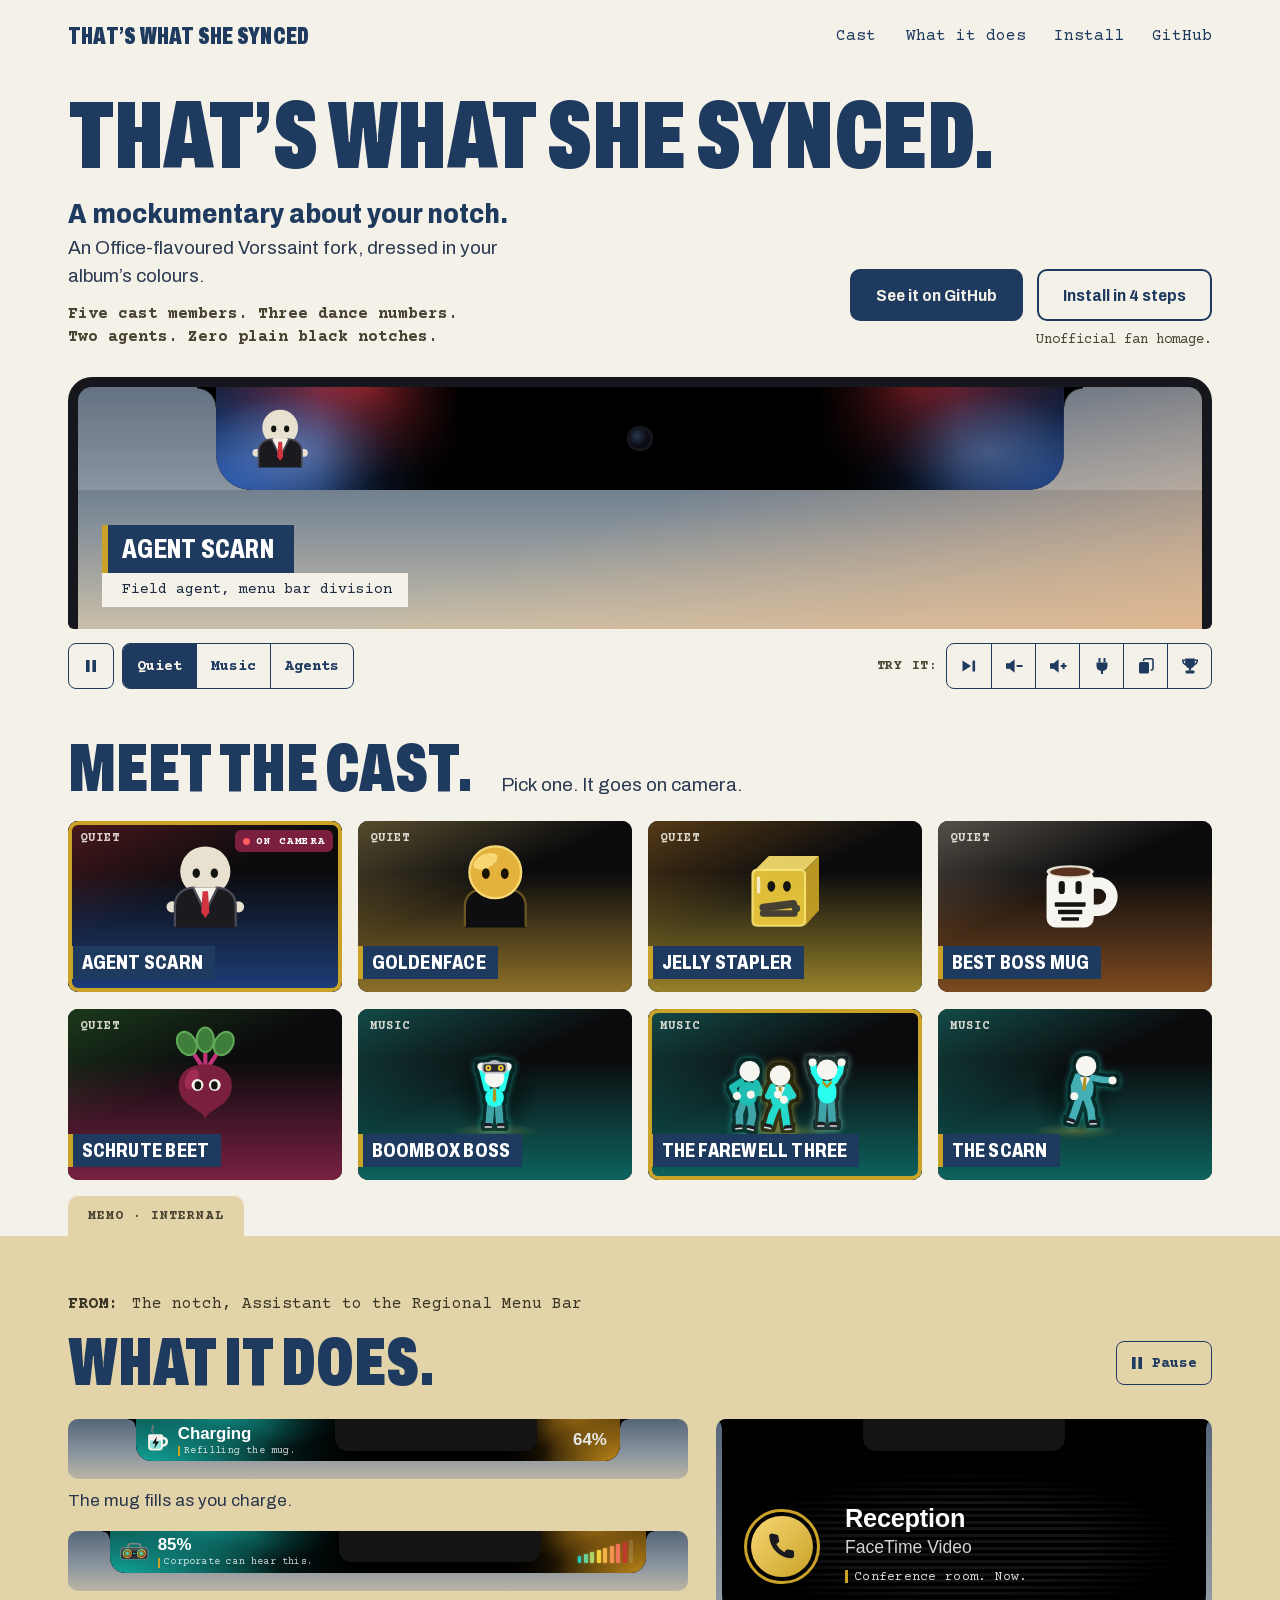
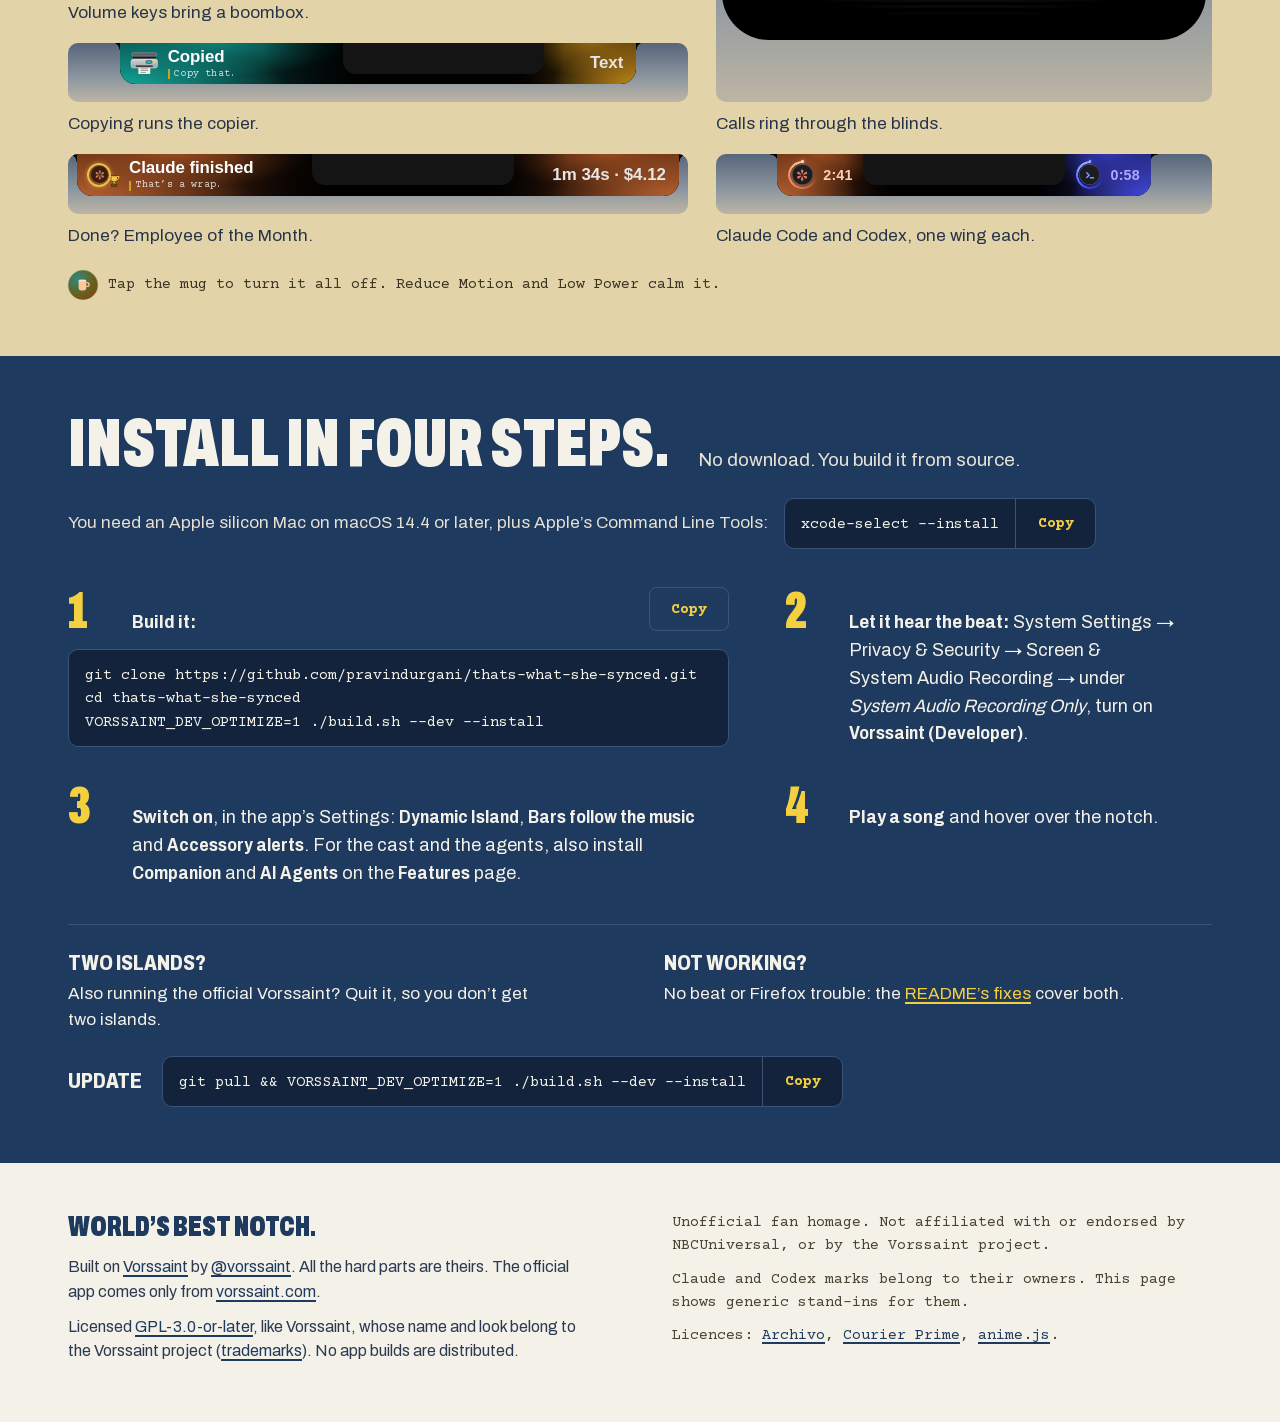
==== commit ac39ec9d: "Hero playground: try a song, the volume, the charger, a copy and an agent finishing - The scene cont" ====
--- a/index.html
+++ b/index.html
@@ -87,14 +87,28 @@
     </div></div>
 
     <div class="controls js-only">
-      <button type="button" class="ctl" data-action="pause">
-        <svg class="i-pause" width="12" height="14" viewBox="0 0 12 14" aria-hidden="true" focusable="false"><rect x="1" y="1" width="3.6" height="12" fill="currentColor"/><rect x="7.4" y="1" width="3.6" height="12" fill="currentColor"/></svg>
-        <svg class="i-play" width="12" height="14" viewBox="0 0 12 14" aria-hidden="true" focusable="false"><path d="M1 1L11 7L1 13Z" fill="currentColor"/></svg>
-        <span><span data-label>Pause</span><span class="sr-only"> all motion</span></span>
-      </button>
-      <button type="button" class="ctl" data-scene-btn="idle" aria-pressed="true">Scene 1: quiet</button>
-      <button type="button" class="ctl" data-scene-btn="music" aria-pressed="false">Scene 2: music</button>
-      <button type="button" class="ctl" data-scene-btn="agents" aria-pressed="false">Scene 3: agents</button>
+      <div class="cgrp">
+        <div class="seg"><button type="button" class="ctl ic" data-action="pause" aria-label="Pause all motion">
+          <svg class="i-pause" width="12" height="14" viewBox="0 0 12 14" aria-hidden="true" focusable="false"><rect x="1" y="1" width="3.6" height="12" fill="currentColor"/><rect x="7.4" y="1" width="3.6" height="12" fill="currentColor"/></svg>
+          <svg class="i-play" width="12" height="14" viewBox="0 0 12 14" aria-hidden="true" focusable="false"><path d="M1 1L11 7L1 13Z" fill="currentColor"/></svg>
+        </button></div>
+        <div class="seg wide" role="group" aria-label="Scenes">
+          <button type="button" class="ctl" data-scene-btn="idle" aria-pressed="true">Quiet</button>
+          <button type="button" class="ctl" data-scene-btn="music" aria-pressed="false">Music</button>
+          <button type="button" class="ctl" data-scene-btn="agents" aria-pressed="false">Agents</button>
+        </div>
+      </div>
+      <div class="cgrp try" role="group" aria-labelledby="try-l">
+        <span class="tryl" id="try-l">Try it:</span>
+        <div class="seg wide">
+          <button type="button" class="ctl ic" data-play="song" aria-label="Next song"><svg width="18" height="18" viewBox="0 0 18 18" fill="currentColor" aria-hidden="true" focusable="false"><path d="M2.5 3.5L11 9L2.5 14.5Z"/><rect x="12.5" y="3.5" width="2.6" height="11" rx=".5"/></svg></button>
+          <button type="button" class="ctl ic" data-play="down" aria-label="Volume down"><svg width="18" height="18" viewBox="0 0 18 18" fill="currentColor" aria-hidden="true" focusable="false"><path d="M1 6.2H4.6L9.6 2.2V15.8L4.6 11.8H1Z"/><rect x="11.6" y="7.9" width="6" height="2.2" rx=".6"/></svg></button>
+          <button type="button" class="ctl ic" data-play="up" aria-label="Volume up"><svg width="18" height="18" viewBox="0 0 18 18" fill="currentColor" aria-hidden="true" focusable="false"><path d="M1 6.2H4.6L9.6 2.2V15.8L4.6 11.8H1Z"/><rect x="11.6" y="7.9" width="6" height="2.2" rx=".6"/><rect x="13.5" y="6" width="2.2" height="6" rx=".6"/></svg></button>
+          <button type="button" class="ctl ic" data-play="charge" aria-label="Plug in"><svg width="18" height="18" viewBox="0 0 18 18" fill="currentColor" aria-hidden="true" focusable="false"><rect x="5.5" y="1" width="2" height="4.5" rx=".5"/><rect x="10.5" y="1" width="2" height="4.5" rx=".5"/><path d="M3.5 5.5H14.5V8.5A5.5 5.5 0 0 1 10 13.9V17H8V13.9A5.5 5.5 0 0 1 3.5 8.5Z"/></svg></button>
+          <button type="button" class="ctl ic" data-play="copy" aria-label="Copy"><svg width="18" height="18" viewBox="0 0 18 18" fill="currentColor" aria-hidden="true" focusable="false"><path d="M6.5 4.2V3.2A1.5 1.5 0 0 1 8 1.7H14.5A1.5 1.5 0 0 1 16 3.2V11.5A1.5 1.5 0 0 1 14.5 13H13.6" fill="none" stroke="currentColor" stroke-width="1.6"/><rect x="2" y="5" width="10" height="11.5" rx="1.5"/></svg></button>
+          <button type="button" class="ctl ic" data-play="finish" aria-label="Agent done"><svg width="18" height="18" viewBox="0 0 18 18" fill="currentColor" aria-hidden="true" focusable="false"><path d="M4.2 1.5H13.8V6.6A4.8 4.8 0 0 1 4.2 6.6Z"/><path d="M4.2 3.2H1.8C1.8 5.8 2.9 7.2 5.2 7.6M13.8 3.2H16.2C16.2 5.8 15.1 7.2 12.8 7.6" fill="none" stroke="currentColor" stroke-width="1.6"/><rect x="7.9" y="11" width="2.2" height="2.6"/><rect x="4.6" y="13.4" width="8.8" height="3.1" rx=".8"/></svg></button>
+        </div>
+      </div>
     </div>
   </section>
 
--- a/assets/site.css
+++ b/assets/site.css
@@ -100,12 +100,31 @@
 .lower.wipe .bar + .bar { animation-delay: .06s; }
 @keyframes rise { from { opacity: 0; transform: translateY(10px); } }
 
-.controls { display: flex; align-items: center; gap: 10px 12px; flex-wrap: wrap; margin-top: 14px; }
+/* the playground bar: Pause and the scenes on the left, the app's moments to try on the right. Joined keys, one outline per group. */
+.controls { display: flex; flex-wrap: wrap; align-items: center; justify-content: space-between; gap: 10px 24px; margin-top: 14px; }
+.cgrp { display: flex; align-items: center; gap: 8px; }
+.seg { display: flex; border: 1.5px solid var(--navy); border-radius: var(--radius-md); }
+.tryl { font: 700 13px/1 var(--mono); letter-spacing: .06em; text-transform: uppercase; color: var(--muted); }
 .ctl { display: inline-flex; align-items: center; gap: 9px; min-height: 44px; padding: 0 14px; border-radius: var(--radius-md); border: 1.5px solid var(--navy); background: transparent; color: var(--navy);
        font: 700 15px/1 var(--mono); cursor: pointer; transition: background-color .15s ease, color .15s ease; }
 .ctl:hover { background: var(--manila); }
 .ctl.on, .ctl[aria-pressed="true"] { background: var(--navy); color: var(--paper); }
 .ctl svg { display: block; flex: none; }
+.seg .ctl { position: relative; justify-content: center; border: 0; border-radius: 0; }
+.seg .ctl + .ctl { border-left: 1.5px solid var(--navy); }
+.seg .ctl:first-child { border-top-left-radius: 6.5px; border-bottom-left-radius: 6.5px; }
+.seg .ctl:last-child { border-top-right-radius: 6.5px; border-bottom-right-radius: 6.5px; }
+.seg .ctl:focus-visible { z-index: 2; }
+.ic { width: 44px; padding: 0; }
+.ic svg { transition: transform .14s var(--expo); }
+.ic:active svg { transform: scale(.84); }
+/* each key's name, on hover or keyboard focus: the accessible name, so the two never disagree */
+.ic::after { content: attr(aria-label); position: absolute; z-index: 3; left: 50%; bottom: calc(100% + 9px); padding: 7px 9px 6px; border-radius: var(--radius-sm); background: var(--navy); color: var(--paper);
+             font: 700 13px/1 var(--mono); white-space: nowrap; pointer-events: none; opacity: 0; transform: translate(var(--tx, -50%), 4px); transition: opacity .15s ease, transform .2s var(--expo); }
+.ic:focus-visible::after { opacity: 1; transform: translate(var(--tx, -50%), 0); }
+@media (hover: hover) { .ic:hover::after { opacity: 1; transform: translate(var(--tx, -50%), 0); } }
+.cgrp:first-child .ic::after { --tx: 0; left: -1.5px; }
+.try .ic:last-child::after { --tx: 0; left: auto; right: -1.5px; }
 .ctl .i-play, html.paused .ctl .i-pause { display: none; }
 html.paused .ctl .i-play { display: block; }
 html:not(.ready) .js-only { visibility: hidden; }
@@ -121,6 +140,13 @@
    light .78, mid .55, deep .40, a slate suit .35, trousers .30; the tie is the second colour toned deep. */
 .pal-teal  { --c1: #0E9F96; --c2: #22D3C5; --c3: #9AF5EA; --song1: #22D3C5; --song2: #F4D03F;
              --t-light: #29FFEE; --t-mid: #23DACC; --t-deep: #1FBDB1; --t-suit: #44AFB4; --t-trousers: #3FA3A8; --t-tie: #AF9320; }
+/* the playground's other albums, toned by the same rules from their covers' two colours */
+.pal-ochre { --c1: #A4751D; --c2: #DDA032; --c3: #FFDBA6; --song1: #DDA032; --song2: #D24B3C;
+             --t-light: #FFE1AB; --t-mid: #FDB739; --t-deep: #DB9F32; --t-suit: #B59D6B; --t-trousers: #A99264; --t-tie: #E04230; }
+.pal-pink  { --c1: #BC407A; --c2: #FF5FA8; --c3: #FFD4E3; --song1: #FF5FA8; --song2: #8B7BFF;
+             --t-light: #FFDBEB; --t-mid: #FFABD1; --t-deep: #FF6CAF; --t-suit: #DC82C0; --t-trousers: #CD79B3; --t-tie: #7966FF; }
+.pal-blue  { --c1: #3064BA; --c2: #4D90FF; --c3: #D1E2FF; --song1: #4D90FF; --song2: #FFB38A;
+             --t-light: #D6E6FF; --t-mid: #A2C5FF; --t-deep: #669FFF; --t-suit: #6AA0F6; --t-trousers: #6396E5; --t-tie: #D38154; }
 .pal-claude { --c1: #D97757; --c2: #EB9F7F; --c3: #FFD0B5; }
 .pal-codex  { --c1: #3941FF; --c2: #7A9DFF; --c3: #B1A7FF; }
 
@@ -446,6 +472,12 @@
 .g-gold { --g1: #B98418; --g2: #8E6212; --g3: #5E400B; }
 .g-claude { --g1: #B5602F; --g2: #93491F; --g3: #6A3215; }
 .g-codex { --g1: #4248E0; --g2: #3236B0; --g3: #23256E; }
+.g-ochre { --g1: #BB8234; --g2: #8E6123; --g3: #614218; }
+.g-rust { --g1: #D96959; --g2: #A64D41; --g3: #71342C; }
+.g-pink { --g1: #DB5B94; --g2: #A8426F; --g3: #732D4B; }
+.g-violet { --g1: #887EE9; --g2: #665EB3; --g3: #45407A; }
+.g-blue { --g1: #578EE8; --g2: #3F6AB2; --g3: #2A487A; }
+.g-peach { --g1: #BD7D66; --g2: #905D4B; --g3: #623F32; }
 .strip::before, .strip::after, .ccard::before, .ccard::after { content: ""; position: absolute; top: 0; width: 6px; height: 6px; }
 .strip::before, .ccard::before { left: -6px; background: radial-gradient(circle at 0 100%, transparent 5.5px, #000 6px); }
 .strip::after, .ccard::after { right: -6px; background: radial-gradient(circle at 100% 100%, transparent 5.5px, #000 6px); }
@@ -517,6 +549,23 @@
 .ccard .cap { margin-top: 9px; gap: 5px; font-size: 10px; }
 .ccard .cap::before { width: 2px; height: 10px; }
 
+/* the playground: these strips, cloned into the hero's island at its zoom. Each is centred over the camera and sized
+   for its widest reading, so a held key never resizes it; site.js sets --fit so the widest fits the screen. */
+.onair { position: absolute; left: 0; right: 0; top: 0; height: 32px; pointer-events: none; transform: scale(var(--fit, 1)); transform-origin: 50% 0; }
+.onair .strip { --hc: 64px; position: absolute; top: 0; left: calc(50% - (var(--wl) + var(--hc) + var(--wr)) / 2); zoom: 1; margin: 0; visibility: hidden; transform-origin: 50% 0; }
+.onair .strip.on { visibility: visible; }
+.onair .s-charge { --wl: 134px; --wr: 48px; }
+.onair .s-vol { --wl: 168px; --wr: 62px; }
+.onair .s-copy { --wl: 100px; --wr: 46px; }
+.onair .s-finish { --wl: 150px; --wr: 116px; }
+.onair .lvl, .onair .stream { fill: color-mix(in srgb, var(--song1) 62%, #FFFFFF); }
+.onair .minibox .cone { animation: none; }
+.onair .mute { opacity: 0; fill: none; stroke-linecap: round; }
+.onair .mute path { stroke: #0B0B0D; stroke-width: 3.4; }
+.onair .mute path + path { stroke: #E5484D; stroke-width: 1.6; }
+.onair .muted .mute { opacity: 1; }
+.onair .muted .minibox > :not(.mute) { opacity: .5; }
+
 /* install */
 .navy { background: var(--navy); color: var(--paper); }
 .navy .sec h2 { color: var(--paper); }
@@ -638,6 +687,7 @@
   .card .cn { font-size: clamp(13px, 7.6cqw, 24px); }
   .notices { --zn: 1.2; }
   .strip { --hc: 80px; }
+  .onair .strip { --hc: 40px; }
   .notice figcaption { font-size: 16px; }
   .calm { font-size: 14px; }
   .step { grid-template-columns: 36px minmax(0, 1fr); gap: 6px 12px; }
@@ -648,6 +698,7 @@
 }
 @media (max-width: 639px) {
   .stage { --cam: 150px; }
+  .onair .strip { --hc: 24px; }
 }
 /* phones: a narrower camera housing so the cast and the notices read larger; every wing keeps an inset from the bezel */
 @media (max-width: 560px) {
@@ -657,6 +708,13 @@
   .strip { --hc: 28px; }
   .ccard { --cw: 300px; --hc: 120px; }
   .step > .code { grid-column: 1 / -1; }
+  /* the playground bar: two full-width rows, scenes over moments */
+  .cgrp { flex: 1 1 100%; }
+  .seg.wide { flex: 1 1 auto; }
+  .seg.wide .ctl { flex: 1 1 0; min-width: 44px; padding: 0 6px; }
+}
+@media (max-width: 374px) {
+  .tryl { display: none; }
 }
 @media (max-width: 449px) {
   .stage { --z: 1.45; height: 152px; }
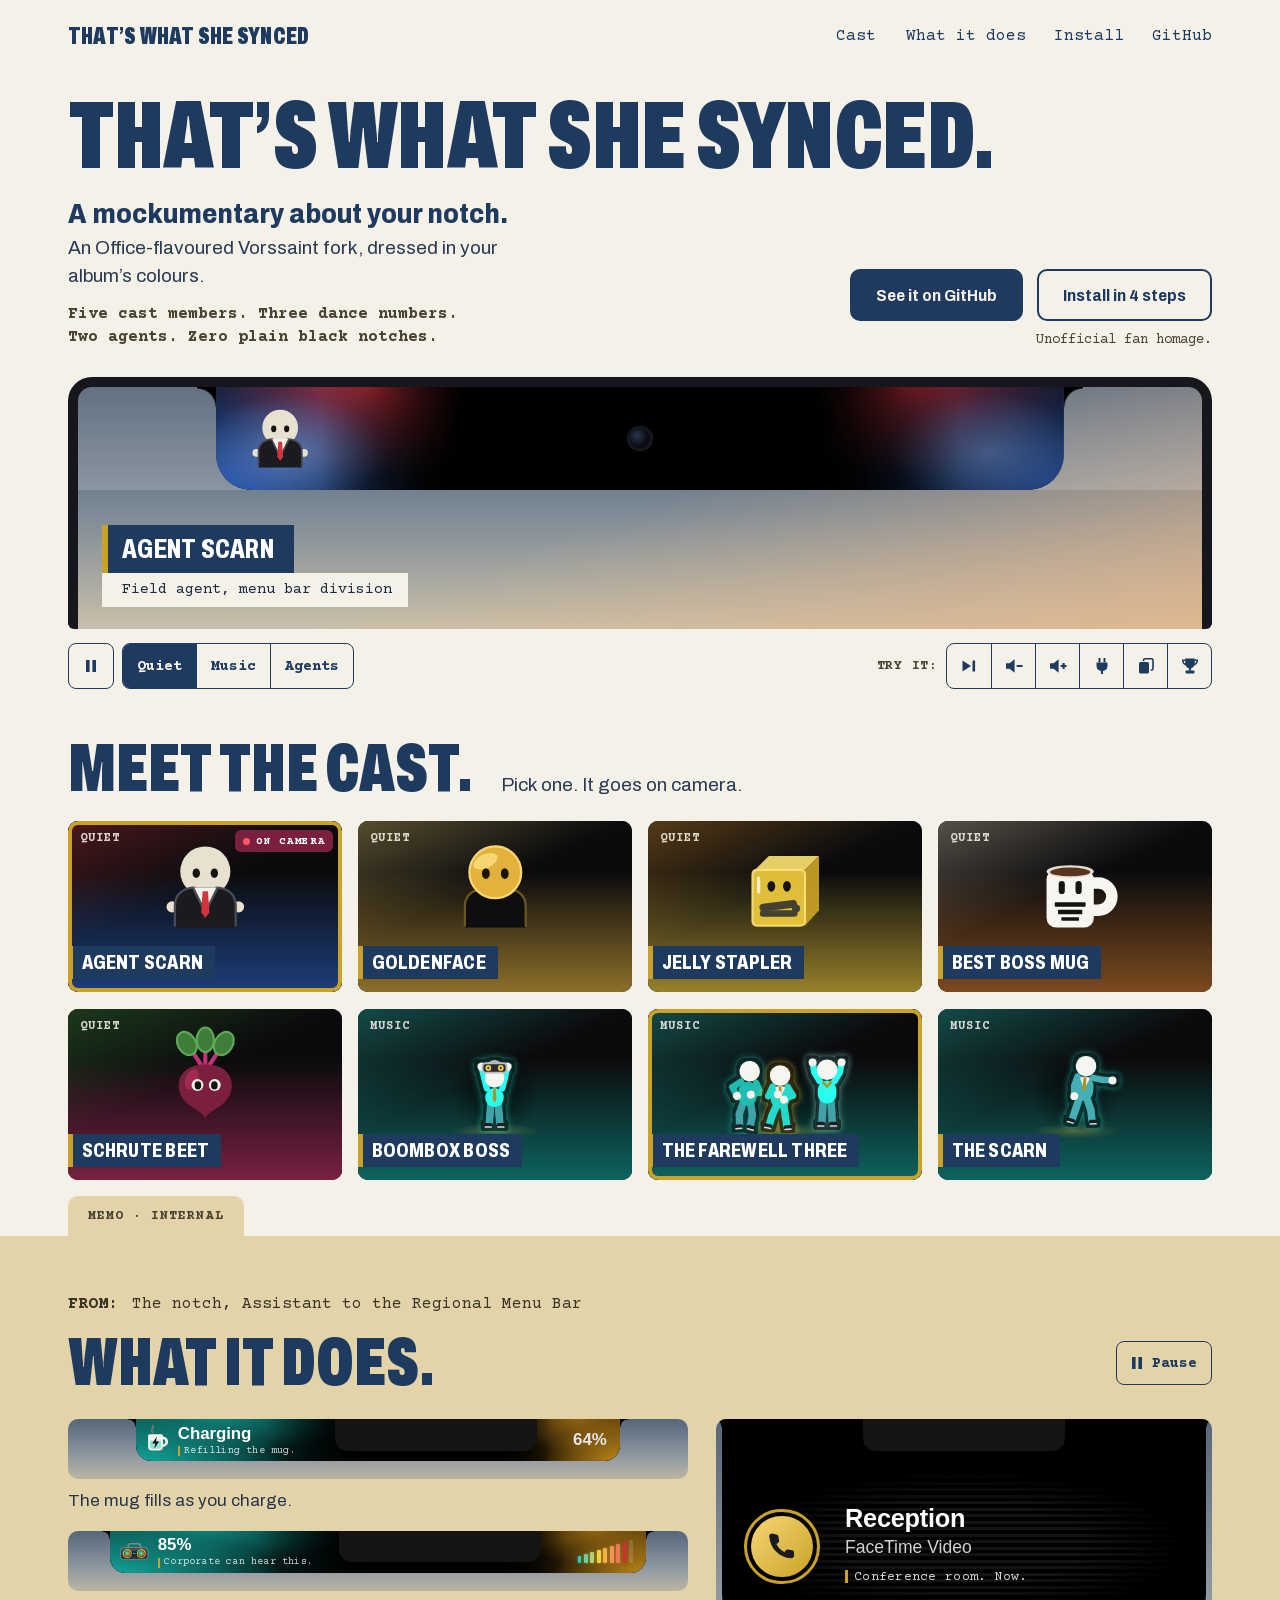
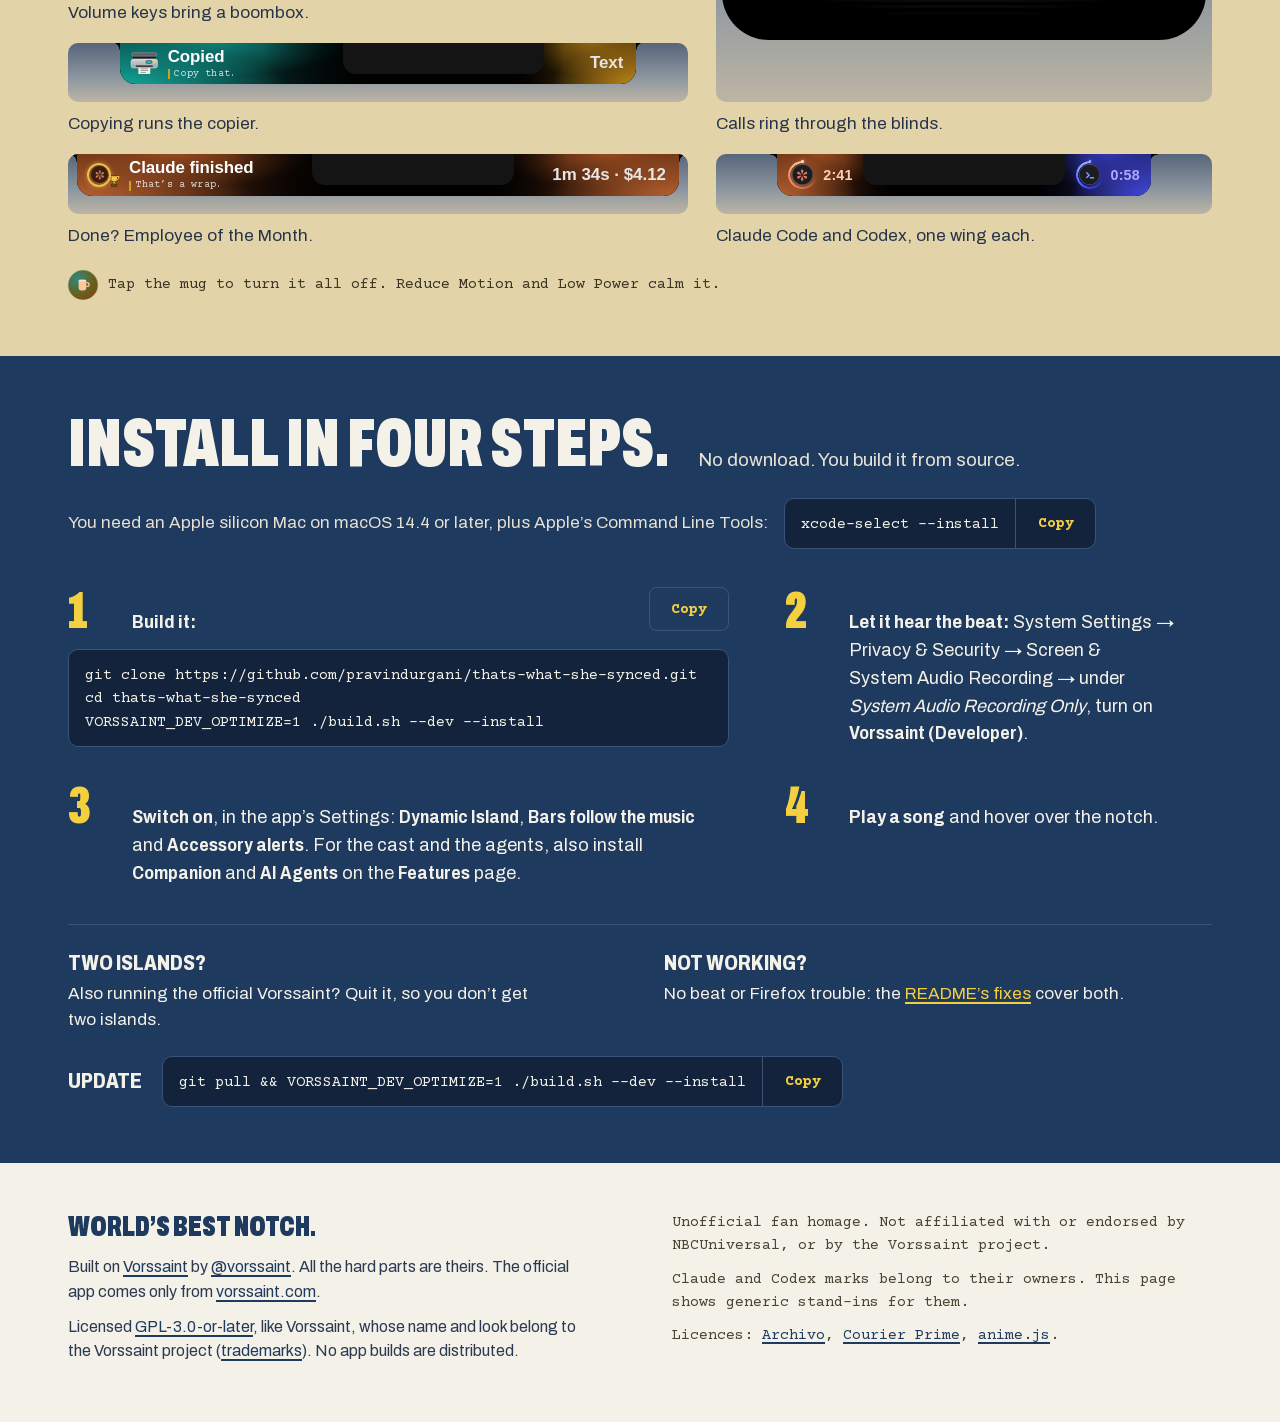
==== commit 6df734e8: "Playground review fixes: no sticky hover, touch legends, demo names - Hover tints apply only where h" ====
--- a/index.html
+++ b/index.html
@@ -101,12 +101,12 @@
       <div class="cgrp try" role="group" aria-labelledby="try-l">
         <span class="tryl" id="try-l">Try it:</span>
         <div class="seg wide">
-          <button type="button" class="ctl ic" data-play="song" aria-label="Next song"><svg width="18" height="18" viewBox="0 0 18 18" fill="currentColor" aria-hidden="true" focusable="false"><path d="M2.5 3.5L11 9L2.5 14.5Z"/><rect x="12.5" y="3.5" width="2.6" height="11" rx=".5"/></svg></button>
-          <button type="button" class="ctl ic" data-play="down" aria-label="Volume down"><svg width="18" height="18" viewBox="0 0 18 18" fill="currentColor" aria-hidden="true" focusable="false"><path d="M1 6.2H4.6L9.6 2.2V15.8L4.6 11.8H1Z"/><rect x="11.6" y="7.9" width="6" height="2.2" rx=".6"/></svg></button>
-          <button type="button" class="ctl ic" data-play="up" aria-label="Volume up"><svg width="18" height="18" viewBox="0 0 18 18" fill="currentColor" aria-hidden="true" focusable="false"><path d="M1 6.2H4.6L9.6 2.2V15.8L4.6 11.8H1Z"/><rect x="11.6" y="7.9" width="6" height="2.2" rx=".6"/><rect x="13.5" y="6" width="2.2" height="6" rx=".6"/></svg></button>
-          <button type="button" class="ctl ic" data-play="charge" aria-label="Plug in"><svg width="18" height="18" viewBox="0 0 18 18" fill="currentColor" aria-hidden="true" focusable="false"><rect x="5.5" y="1" width="2" height="4.5" rx=".5"/><rect x="10.5" y="1" width="2" height="4.5" rx=".5"/><path d="M3.5 5.5H14.5V8.5A5.5 5.5 0 0 1 10 13.9V17H8V13.9A5.5 5.5 0 0 1 3.5 8.5Z"/></svg></button>
-          <button type="button" class="ctl ic" data-play="copy" aria-label="Copy"><svg width="18" height="18" viewBox="0 0 18 18" fill="currentColor" aria-hidden="true" focusable="false"><path d="M6.5 4.2V3.2A1.5 1.5 0 0 1 8 1.7H14.5A1.5 1.5 0 0 1 16 3.2V11.5A1.5 1.5 0 0 1 14.5 13H13.6" fill="none" stroke="currentColor" stroke-width="1.6"/><rect x="2" y="5" width="10" height="11.5" rx="1.5"/></svg></button>
-          <button type="button" class="ctl ic" data-play="finish" aria-label="Agent done"><svg width="18" height="18" viewBox="0 0 18 18" fill="currentColor" aria-hidden="true" focusable="false"><path d="M4.2 1.5H13.8V6.6A4.8 4.8 0 0 1 4.2 6.6Z"/><path d="M4.2 3.2H1.8C1.8 5.8 2.9 7.2 5.2 7.6M13.8 3.2H16.2C16.2 5.8 15.1 7.2 12.8 7.6" fill="none" stroke="currentColor" stroke-width="1.6"/><rect x="7.9" y="11" width="2.2" height="2.6"/><rect x="4.6" y="13.4" width="8.8" height="3.1" rx=".8"/></svg></button>
+          <button type="button" class="ctl ic" data-play="song" aria-label="Next song (demo)" data-key="Song"><svg width="18" height="18" viewBox="0 0 18 18" fill="currentColor" aria-hidden="true" focusable="false"><path d="M2.5 3.5L11 9L2.5 14.5Z"/><rect x="12.5" y="3.5" width="2.6" height="11" rx=".5"/></svg></button>
+          <button type="button" class="ctl ic" data-play="down" aria-label="Volume down (demo)" data-key="Down"><svg width="18" height="18" viewBox="0 0 18 18" fill="currentColor" aria-hidden="true" focusable="false"><path d="M1 6.2H4.6L9.6 2.2V15.8L4.6 11.8H1Z"/><rect x="11.6" y="7.9" width="6" height="2.2" rx=".6"/></svg></button>
+          <button type="button" class="ctl ic" data-play="up" aria-label="Volume up (demo)" data-key="Up"><svg width="18" height="18" viewBox="0 0 18 18" fill="currentColor" aria-hidden="true" focusable="false"><path d="M1 6.2H4.6L9.6 2.2V15.8L4.6 11.8H1Z"/><rect x="11.6" y="7.9" width="6" height="2.2" rx=".6"/><rect x="13.5" y="6" width="2.2" height="6" rx=".6"/></svg></button>
+          <button type="button" class="ctl ic" data-play="charge" aria-label="Plug in (demo)" data-key="Plug"><svg width="18" height="18" viewBox="0 0 18 18" fill="currentColor" aria-hidden="true" focusable="false"><rect x="5.5" y="1" width="2" height="4.5" rx=".5"/><rect x="10.5" y="1" width="2" height="4.5" rx=".5"/><path d="M3.5 5.5H14.5V8.5A5.5 5.5 0 0 1 10 13.9V17H8V13.9A5.5 5.5 0 0 1 3.5 8.5Z"/></svg></button>
+          <button type="button" class="ctl ic" data-play="copy" aria-label="Copy something (demo)" data-key="Copy"><svg width="18" height="18" viewBox="0 0 18 18" fill="currentColor" aria-hidden="true" focusable="false"><path d="M6.5 4.2V3.2A1.5 1.5 0 0 1 8 1.7H14.5A1.5 1.5 0 0 1 16 3.2V11.5A1.5 1.5 0 0 1 14.5 13H13.6" fill="none" stroke="currentColor" stroke-width="1.6"/><rect x="2" y="5" width="10" height="11.5" rx="1.5"/></svg></button>
+          <button type="button" class="ctl ic" data-play="finish" aria-label="Agent done (demo)" data-key="Done"><svg width="18" height="18" viewBox="0 0 18 18" fill="currentColor" aria-hidden="true" focusable="false"><path d="M4.2 1.5H13.8V6.6A4.8 4.8 0 0 1 4.2 6.6Z"/><path d="M4.2 3.2H1.8C1.8 5.8 2.9 7.2 5.2 7.6M13.8 3.2H16.2C16.2 5.8 15.1 7.2 12.8 7.6" fill="none" stroke="currentColor" stroke-width="1.6"/><rect x="7.9" y="11" width="2.2" height="2.6"/><rect x="4.6" y="13.4" width="8.8" height="3.1" rx=".8"/></svg></button>
         </div>
       </div>
     </div>
--- a/assets/site.css
+++ b/assets/site.css
@@ -100,14 +100,16 @@
 .lower.wipe .bar + .bar { animation-delay: .06s; }
 @keyframes rise { from { opacity: 0; transform: translateY(10px); } }
 
-/* the playground bar: Pause and the scenes on the left, the app's moments to try on the right. Joined keys, one outline per group. */
+/* the playground bar: Pause and the scenes, then the moments to try */
 .controls { display: flex; flex-wrap: wrap; align-items: center; justify-content: space-between; gap: 10px 24px; margin-top: 14px; }
 .cgrp { display: flex; align-items: center; gap: 8px; }
 .seg { display: flex; border: 1.5px solid var(--navy); border-radius: var(--radius-md); }
 .tryl { font: 700 13px/1 var(--mono); letter-spacing: .06em; text-transform: uppercase; color: var(--muted); }
 .ctl { display: inline-flex; align-items: center; gap: 9px; min-height: 44px; padding: 0 14px; border-radius: var(--radius-md); border: 1.5px solid var(--navy); background: transparent; color: var(--navy);
        font: 700 15px/1 var(--mono); cursor: pointer; transition: background-color .15s ease, color .15s ease; }
-.ctl:hover { background: var(--manila); }
+/* no sticky hover on touch */
+@media (hover: hover) { .ctl:hover { background: var(--manila); } }
+.ctl:active { background: var(--manila); }
 .ctl.on, .ctl[aria-pressed="true"] { background: var(--navy); color: var(--paper); }
 .ctl svg { display: block; flex: none; }
 .seg .ctl { position: relative; justify-content: center; border: 0; border-radius: 0; }
@@ -118,13 +120,18 @@
 .ic { width: 44px; padding: 0; }
 .ic svg { transition: transform .14s var(--expo); }
 .ic:active svg { transform: scale(.84); }
-/* each key's name, on hover or keyboard focus: the accessible name, so the two never disagree */
+/* the accessible name, on hover or focus */
 .ic::after { content: attr(aria-label); position: absolute; z-index: 3; left: 50%; bottom: calc(100% + 9px); padding: 7px 9px 6px; border-radius: var(--radius-sm); background: var(--navy); color: var(--paper);
              font: 700 13px/1 var(--mono); white-space: nowrap; pointer-events: none; opacity: 0; transform: translate(var(--tx, -50%), 4px); transition: opacity .15s ease, transform .2s var(--expo); }
 .ic:focus-visible::after { opacity: 1; transform: translate(var(--tx, -50%), 0); }
 @media (hover: hover) { .ic:hover::after { opacity: 1; transform: translate(var(--tx, -50%), 0); } }
-.cgrp:first-child .ic::after { --tx: 0; left: -1.5px; }
-.try .ic:last-child::after { --tx: 0; left: auto; right: -1.5px; }
+.cgrp:first-child .ic::after, .try .ic::after { --tx: 0; left: -1.5px; }
+.try .ic:nth-child(n + 4)::after { left: auto; right: -1.5px; }
+/* touch: a legend under each icon */
+@media (pointer: coarse) {
+  .try .ic { flex-direction: column; gap: 4px; }
+  .try .ic::before { content: attr(data-key); order: 1; font: 700 9.5px/1 var(--mono); letter-spacing: .05em; text-transform: uppercase; }
+}
 .ctl .i-play, html.paused .ctl .i-pause { display: none; }
 html.paused .ctl .i-play { display: block; }
 html:not(.ready) .js-only { visibility: hidden; }
@@ -438,7 +445,8 @@
 .memohead { font-family: var(--mono); font-size: 16px; line-height: 1.6; color: #3A3524; margin: 0 0 14px; display: grid; grid-template-columns: 64px minmax(0, 1fr); max-width: 560px; }
 .memohead dt { font-weight: 700; }
 .memohead dd { margin: 0; }
-.memo .ctl:hover { background: #F0E6C8; }
+@media (hover: hover) { .memo .ctl:hover { background: #F0E6C8; } }
+.memo .ctl:active { background: #F0E6C8; }
 /* the notices, drawn in points from the app's renders (family-fixed, copy-moment, agent-finish) and zoomed together by --zn:
    closed strips around a 155 pt camera housing, each wing glowing in the song's or the agent's colours, and the call card */
 .notices { --zn: 1.3; display: grid; grid-template-columns: minmax(0, 1.25fr) minmax(0, 1fr); gap: 18px 28px; margin-top: 24px; }
@@ -549,8 +557,7 @@
 .ccard .cap { margin-top: 9px; gap: 5px; font-size: 10px; }
 .ccard .cap::before { width: 2px; height: 10px; }
 
-/* the playground: these strips, cloned into the hero's island at its zoom. Each is centred over the camera and sized
-   for its widest reading, so a held key never resizes it; site.js sets --fit so the widest fits the screen. */
+/* the playground: these strips, cloned into the hero's island, sized for their widest reading; site.js sets --fit */
 .onair { position: absolute; left: 0; right: 0; top: 0; height: 32px; pointer-events: none; transform: scale(var(--fit, 1)); transform-origin: 50% 0; }
 .onair .strip { --hc: 64px; position: absolute; top: 0; left: calc(50% - (var(--wl) + var(--hc) + var(--wr)) / 2); zoom: 1; margin: 0; visibility: hidden; transform-origin: 50% 0; }
 .onair .strip.on { visibility: visible; }
